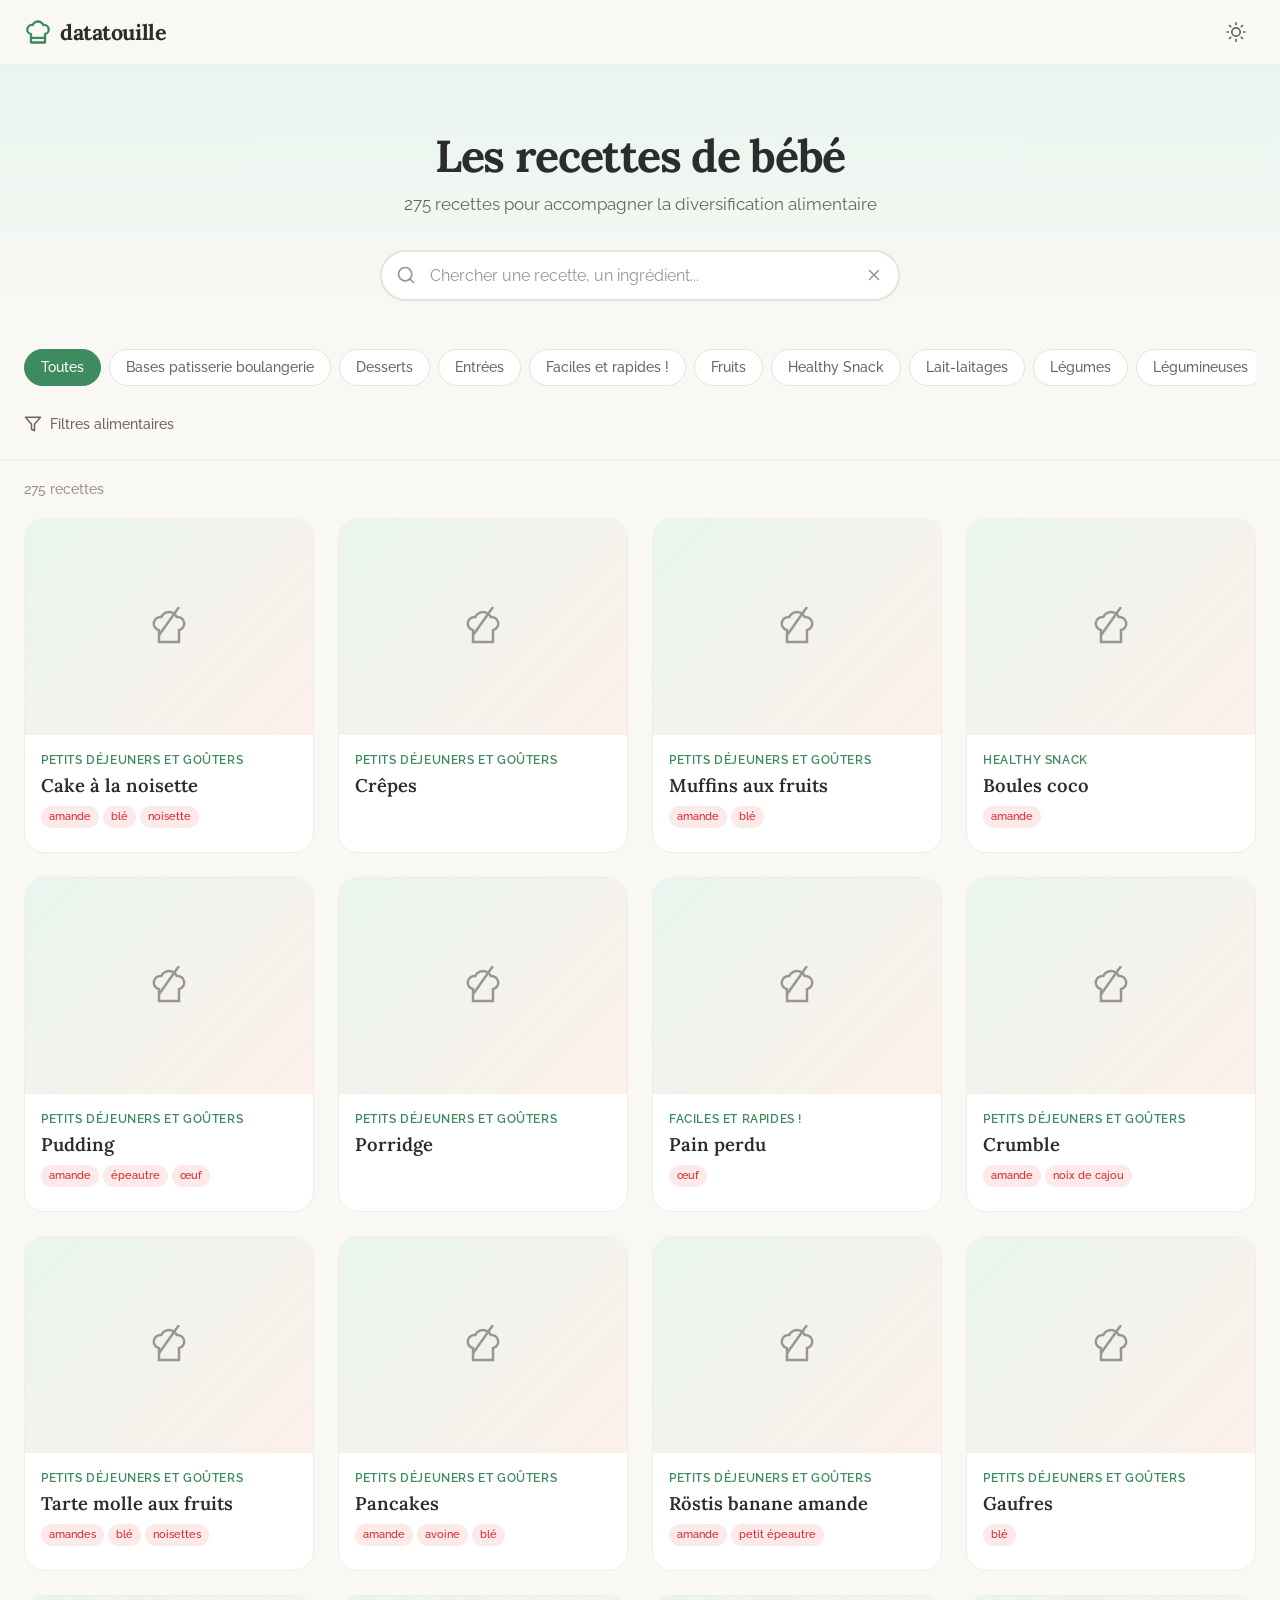
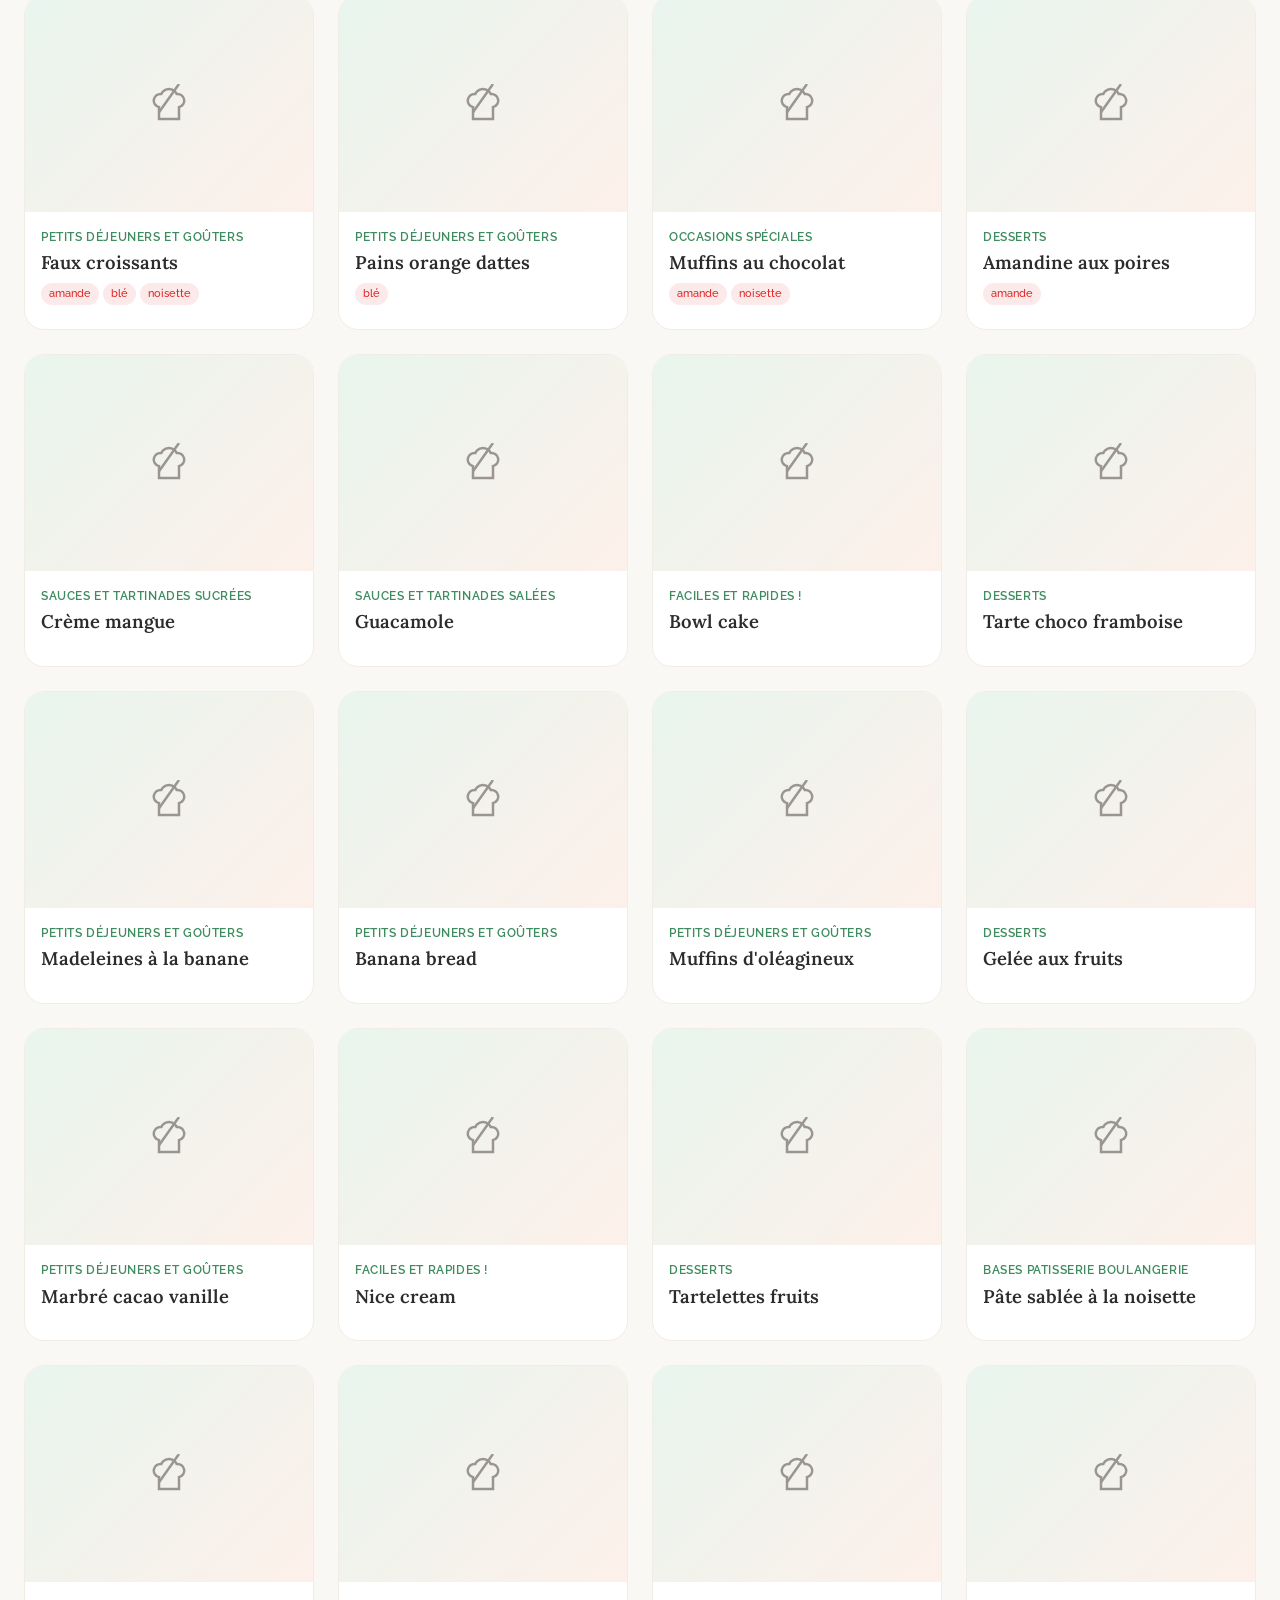
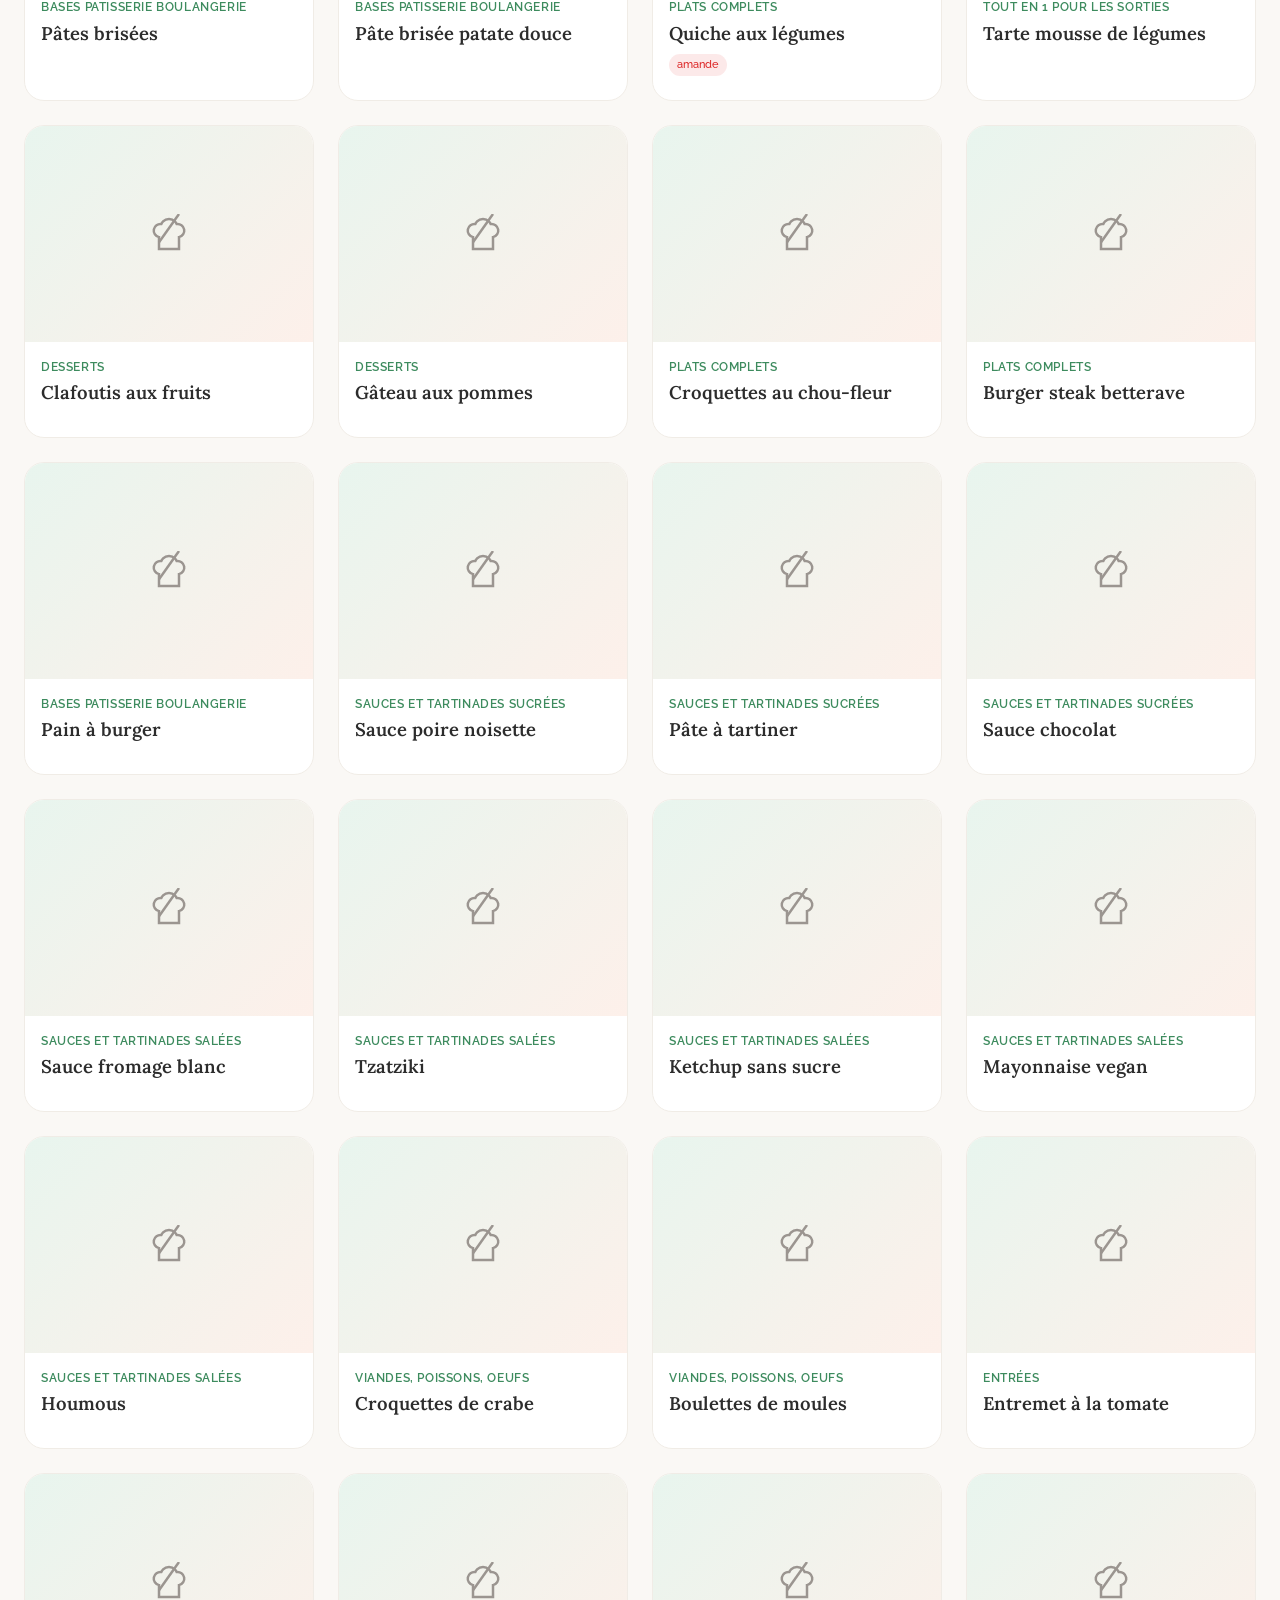
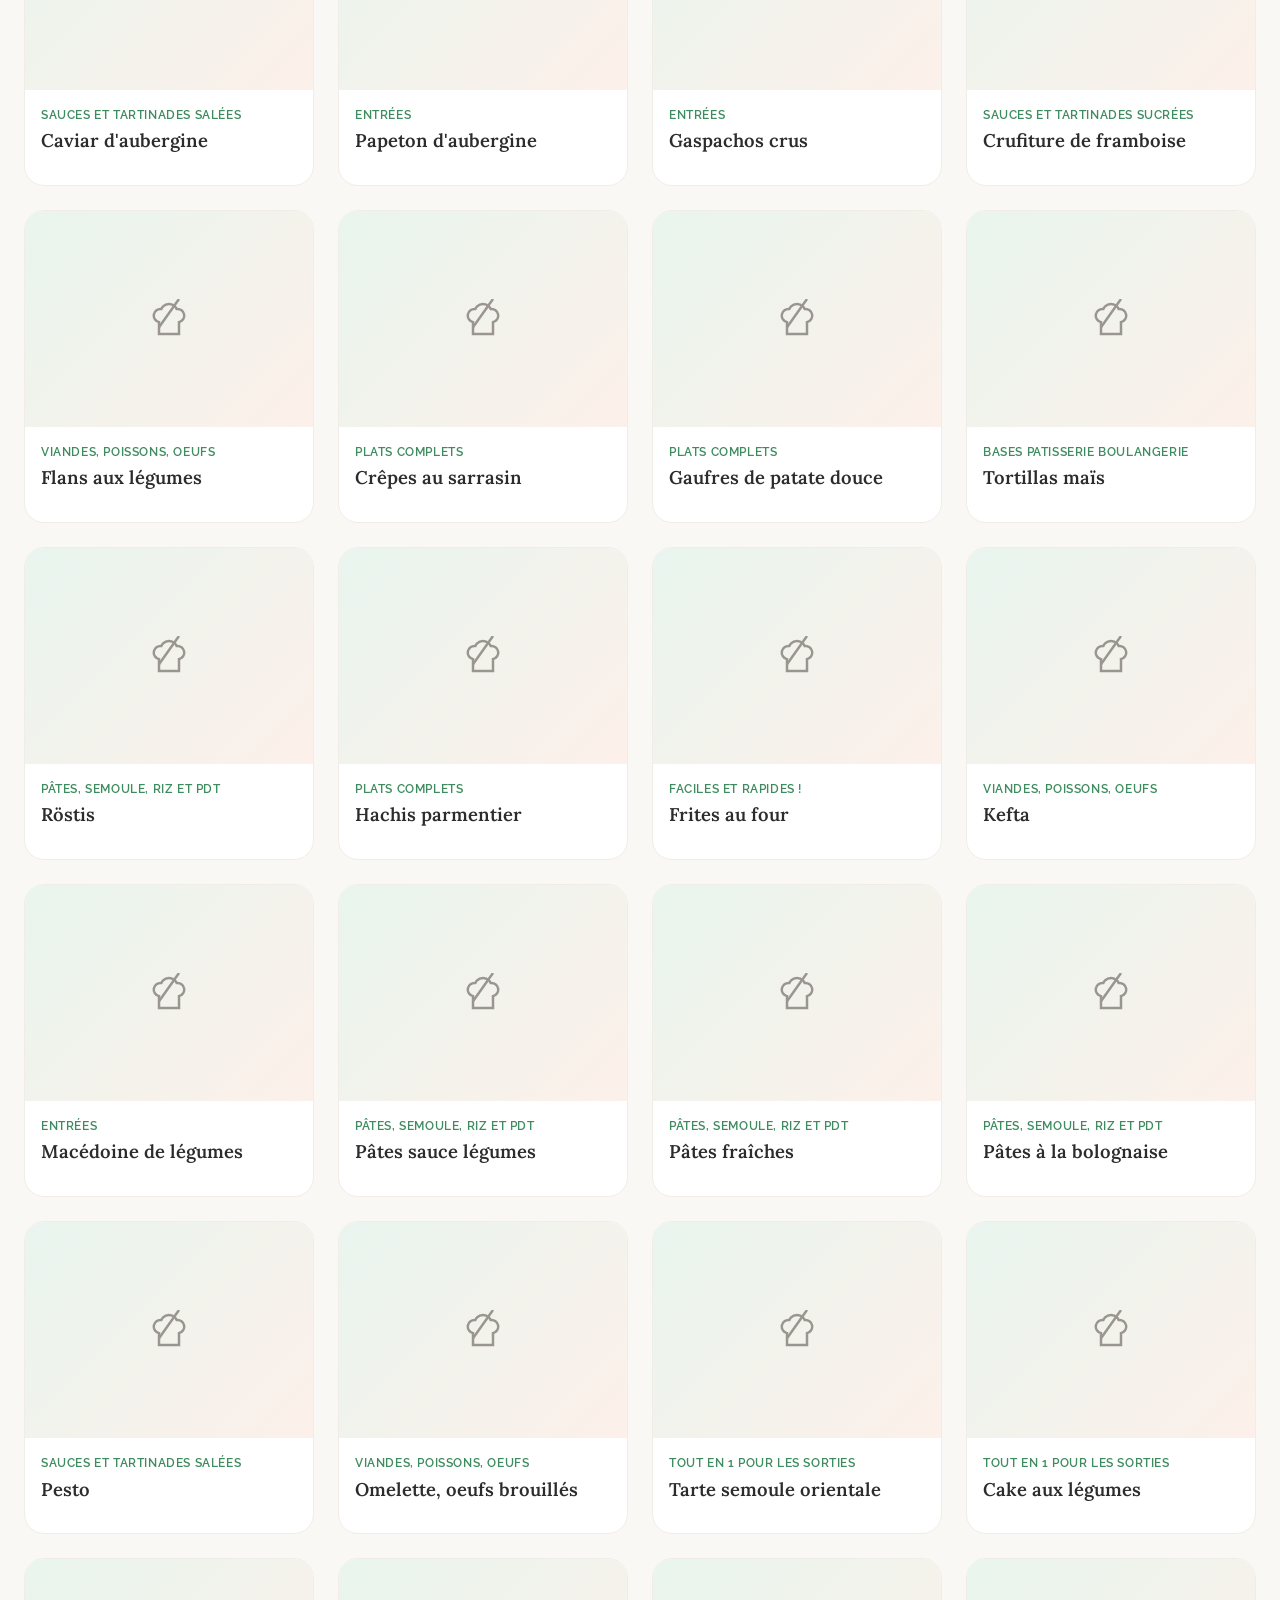
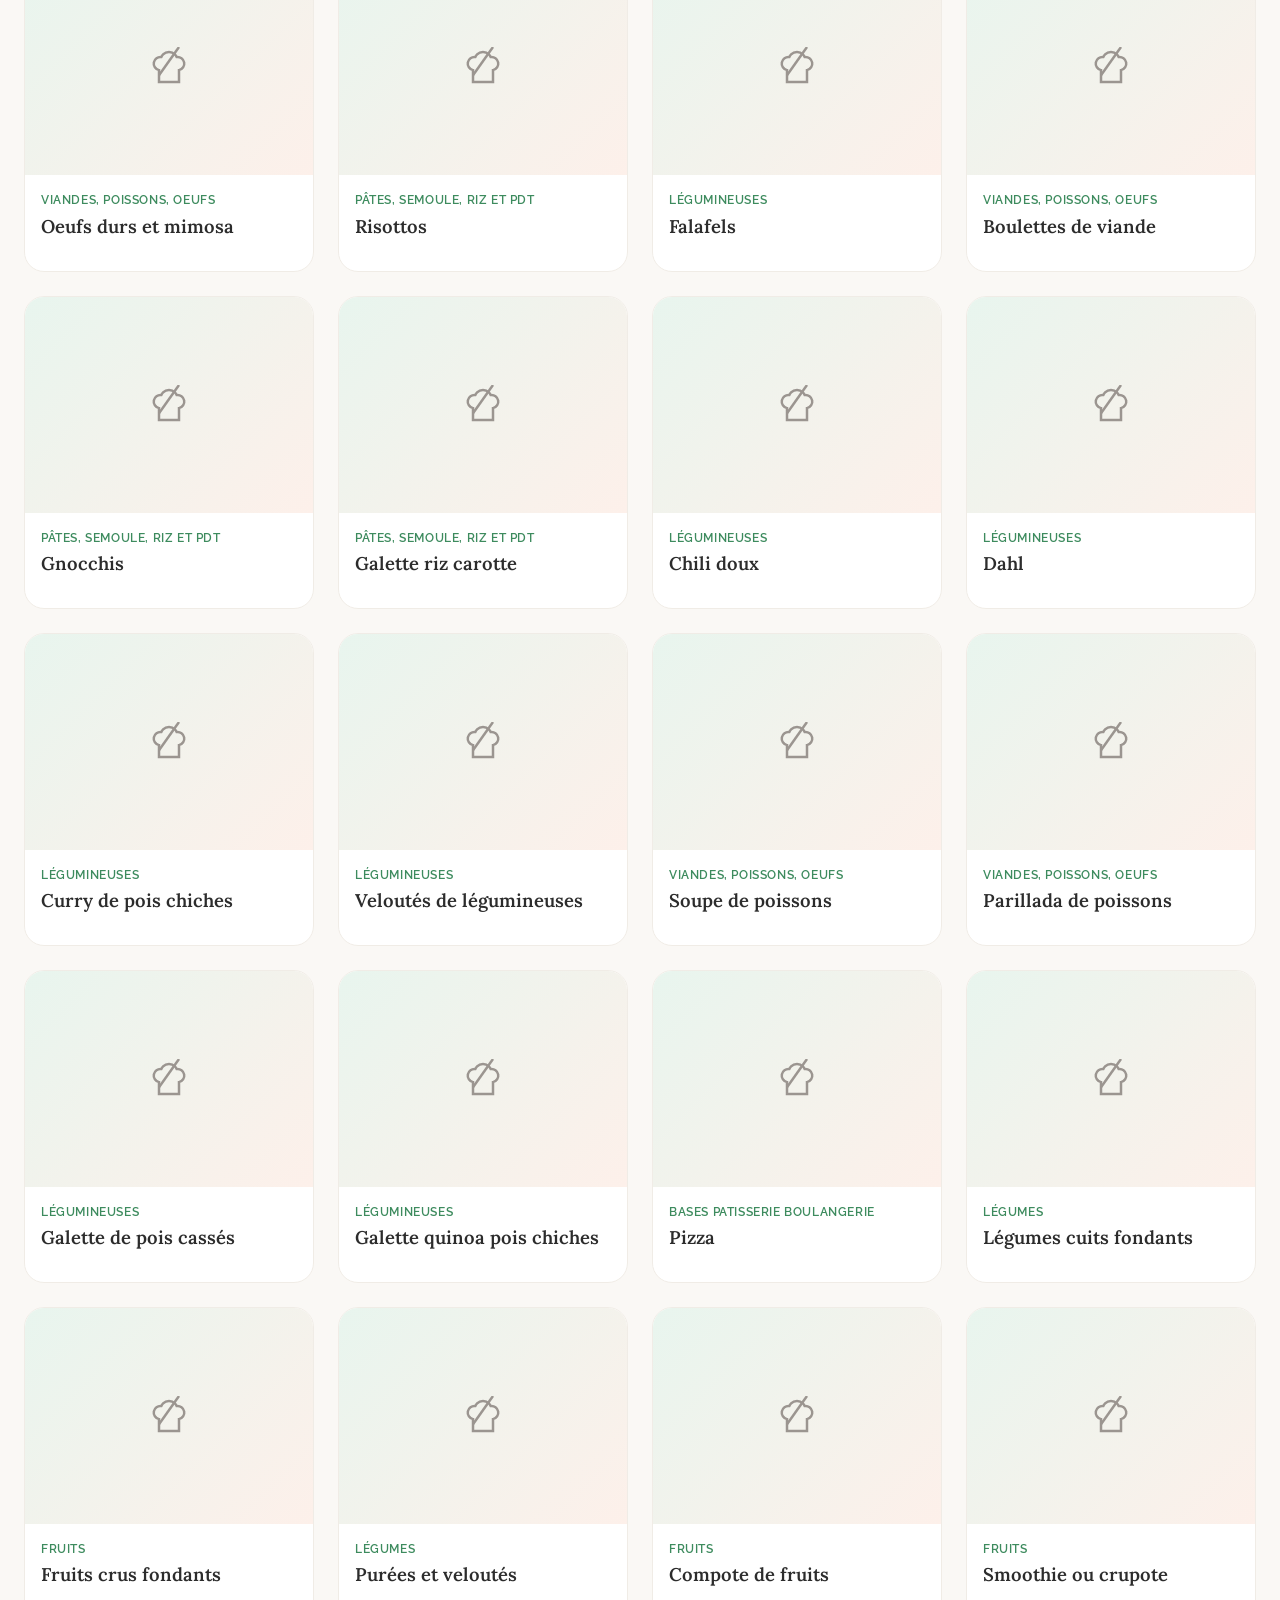
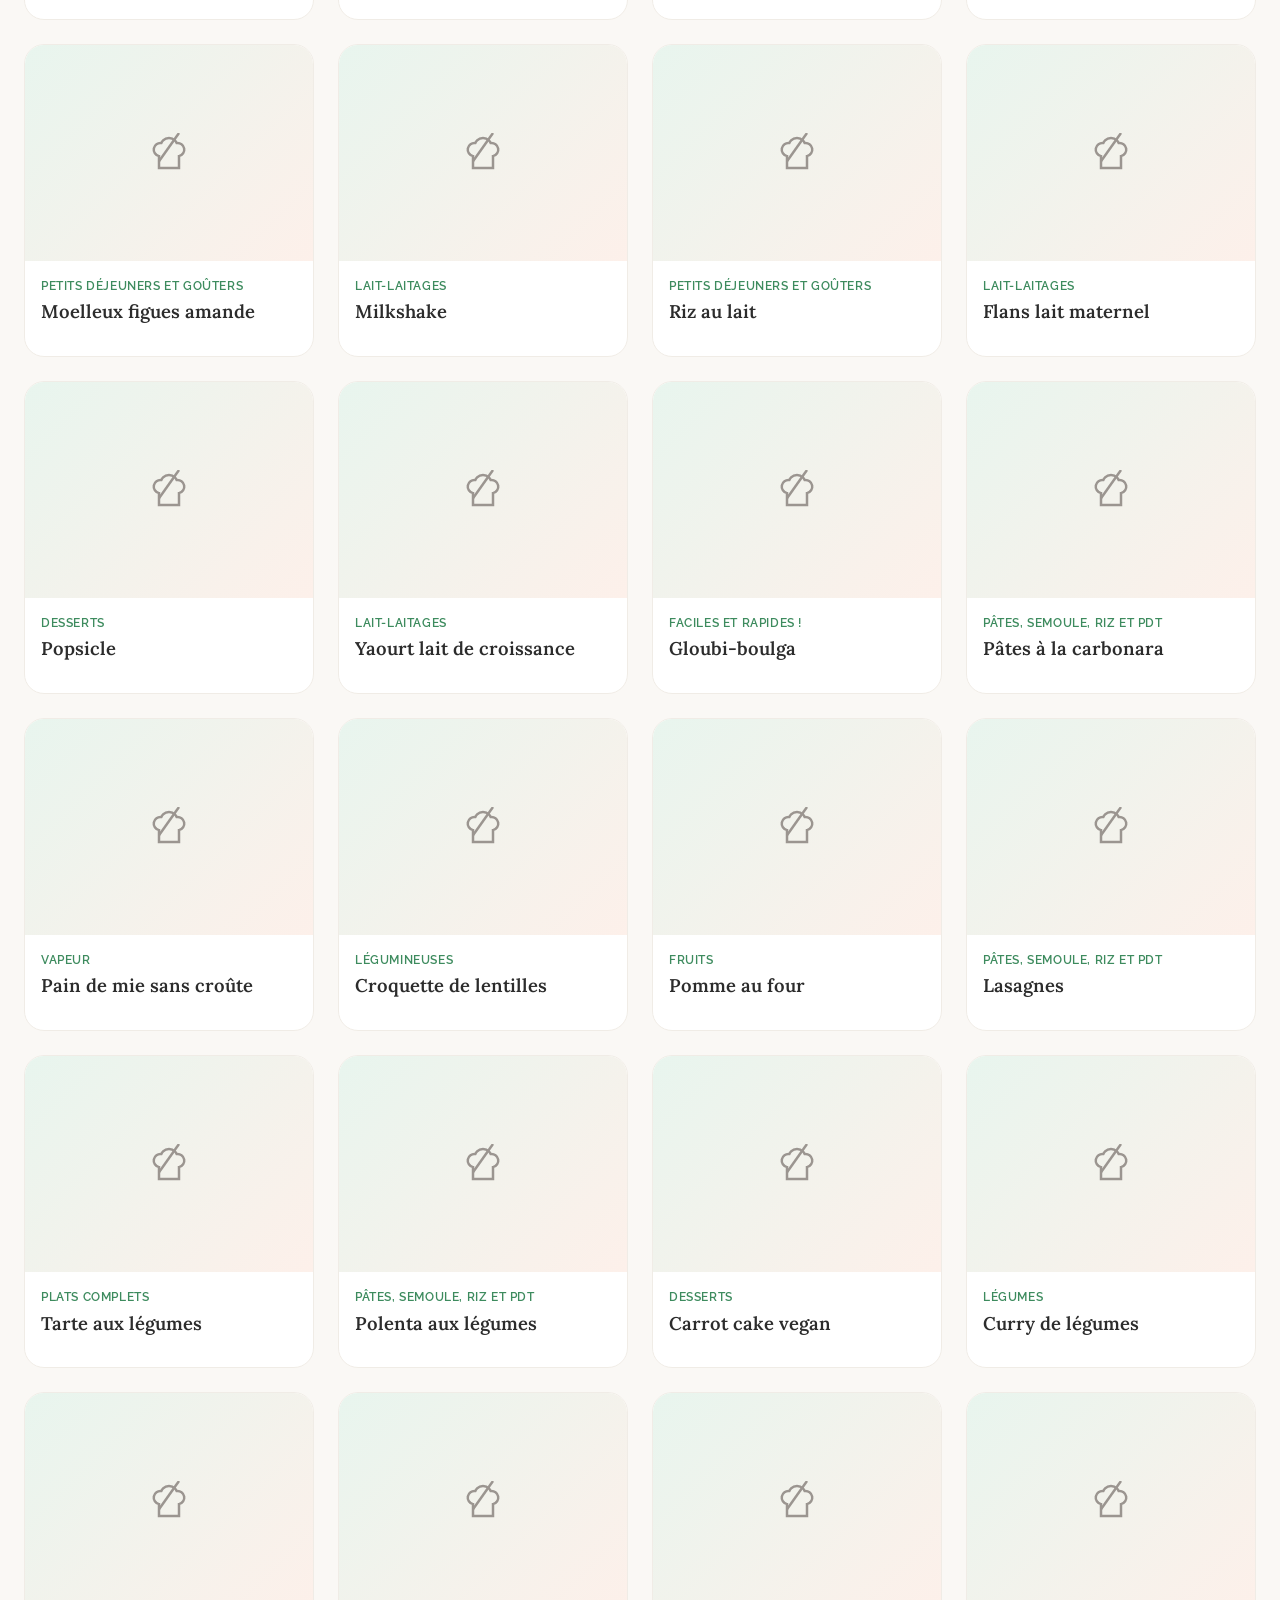
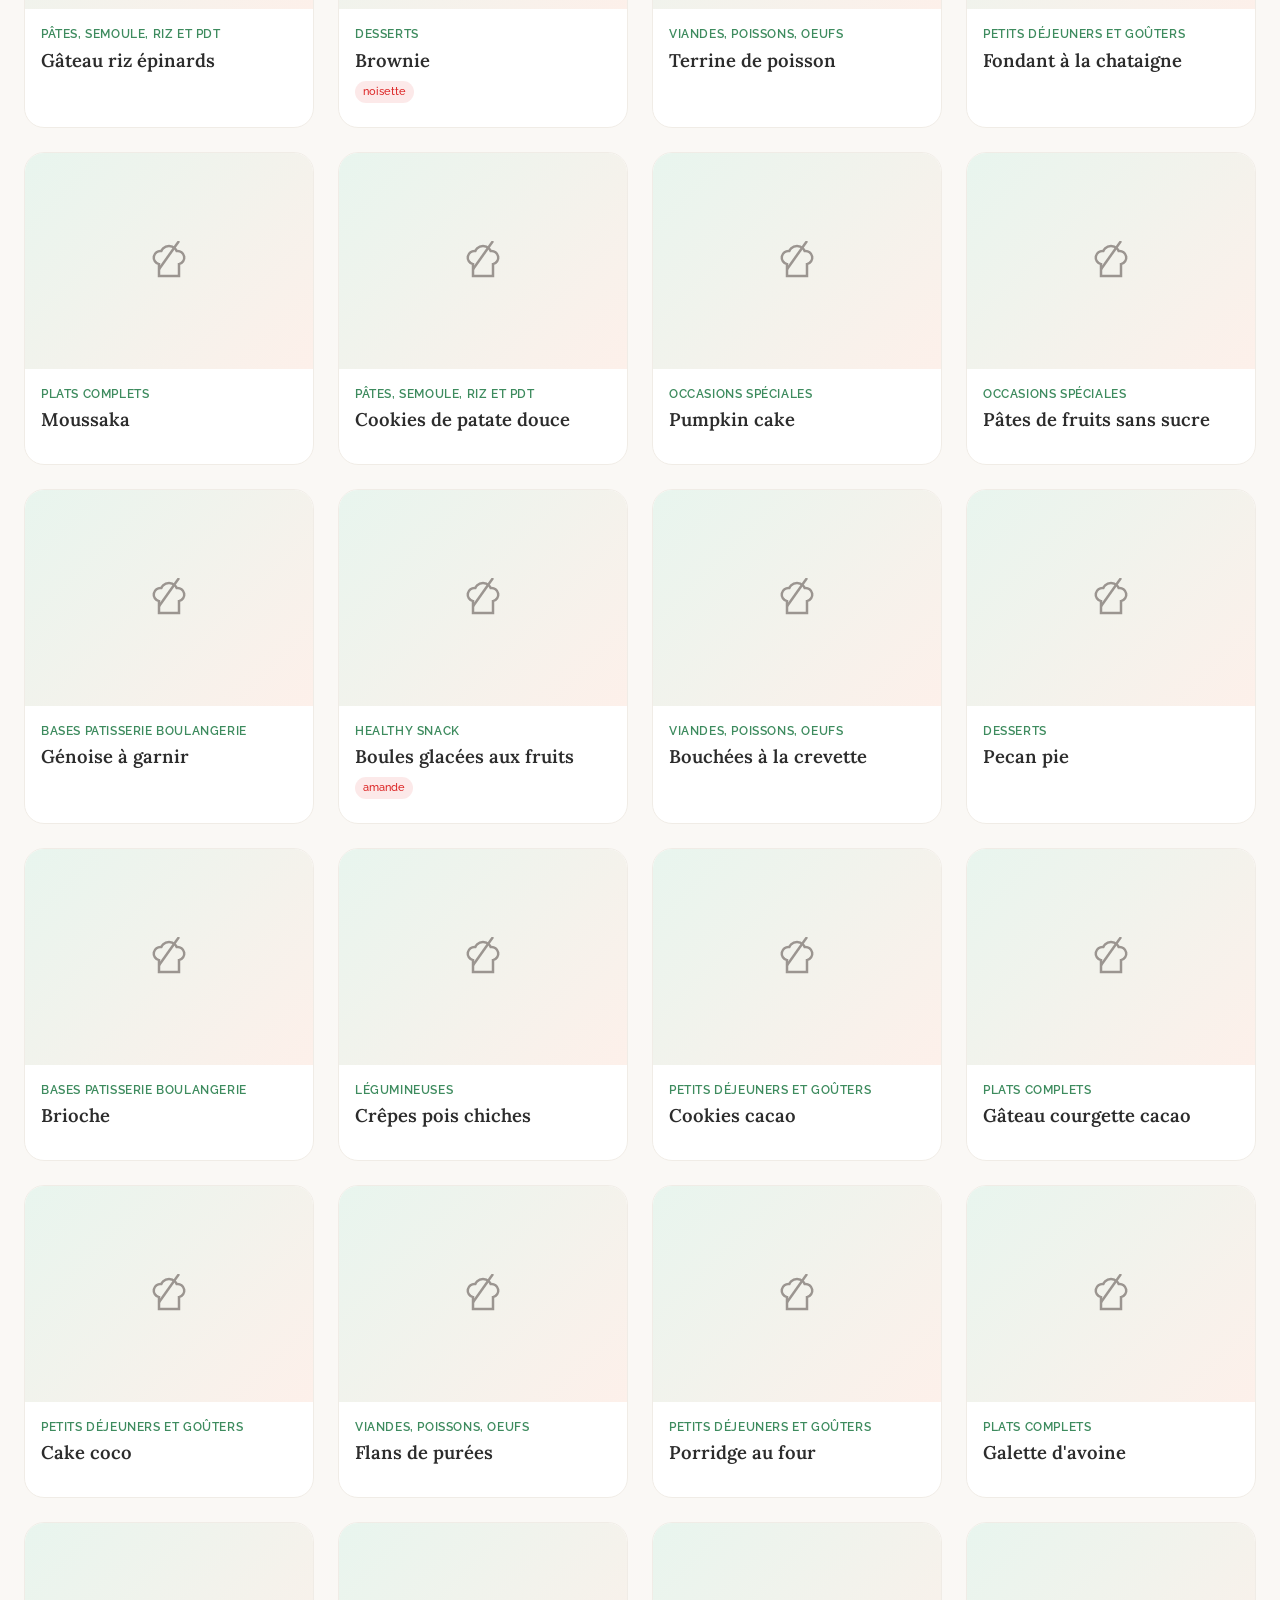
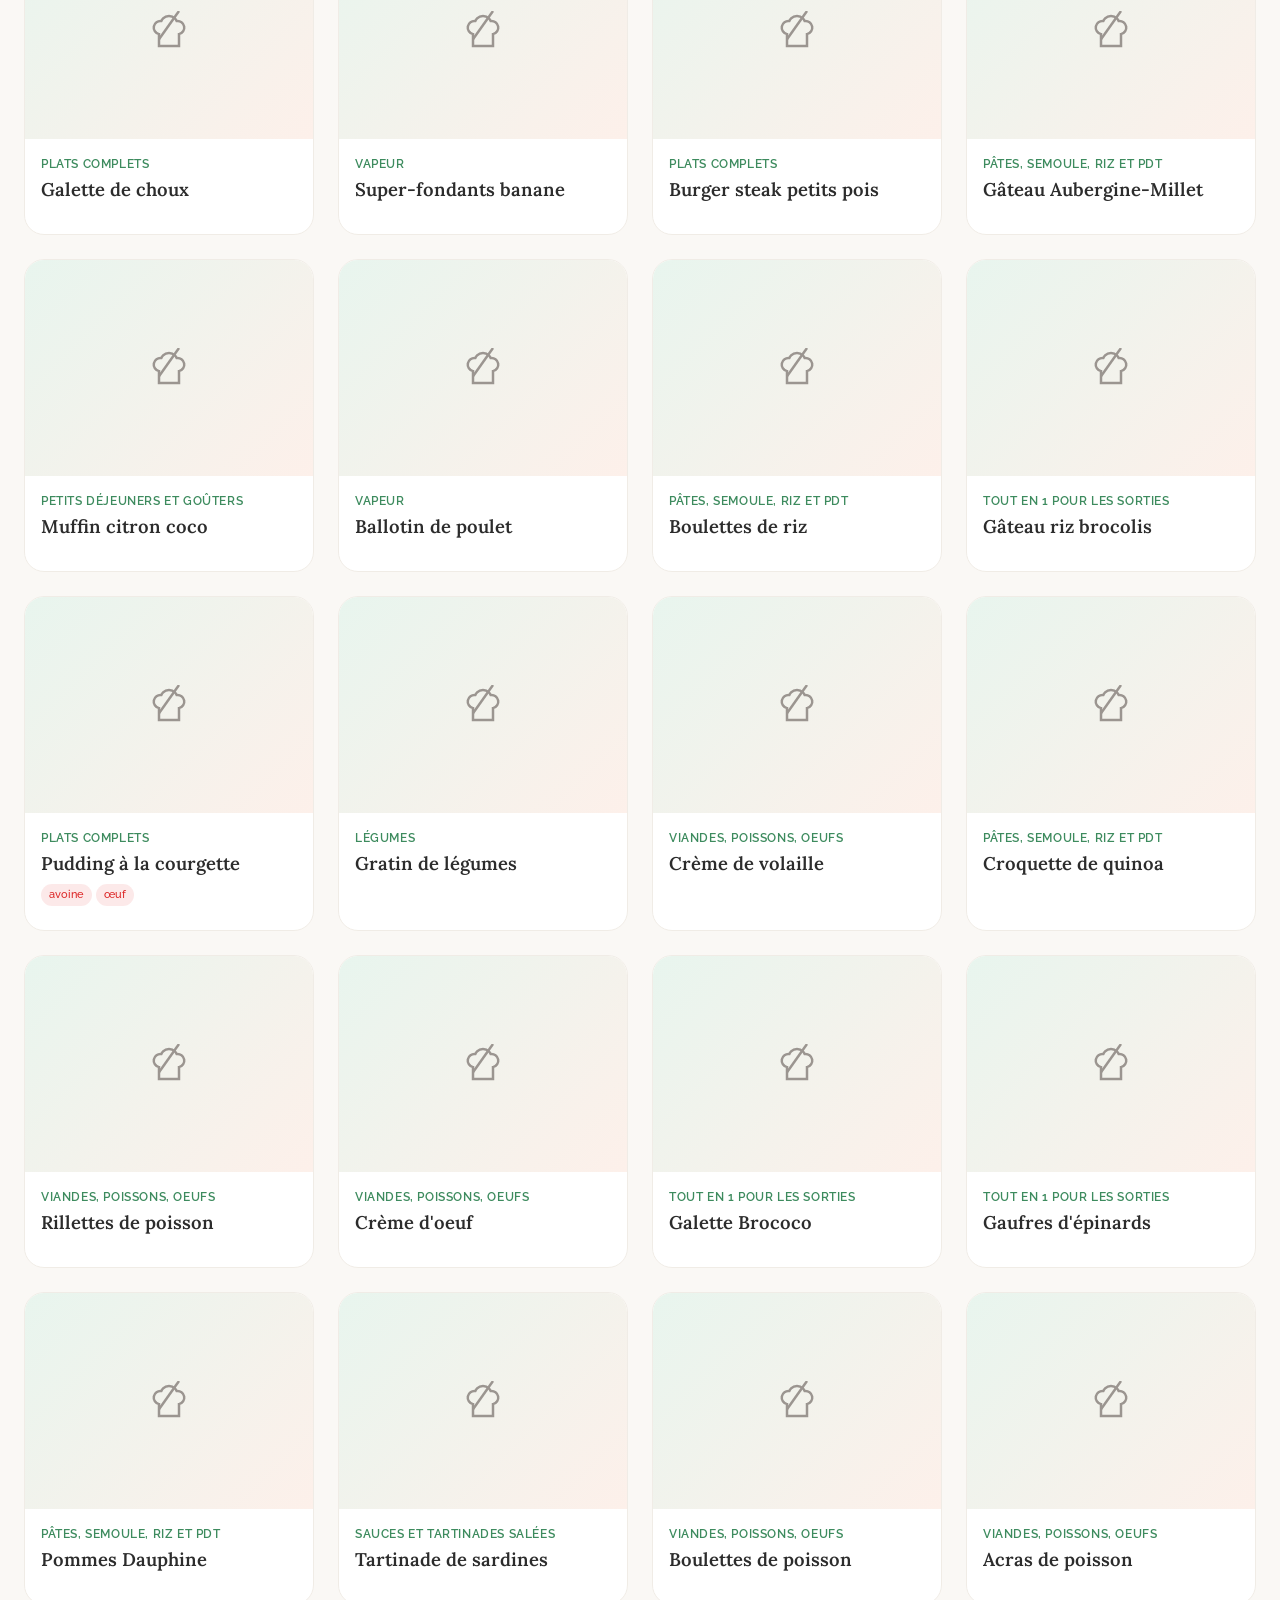
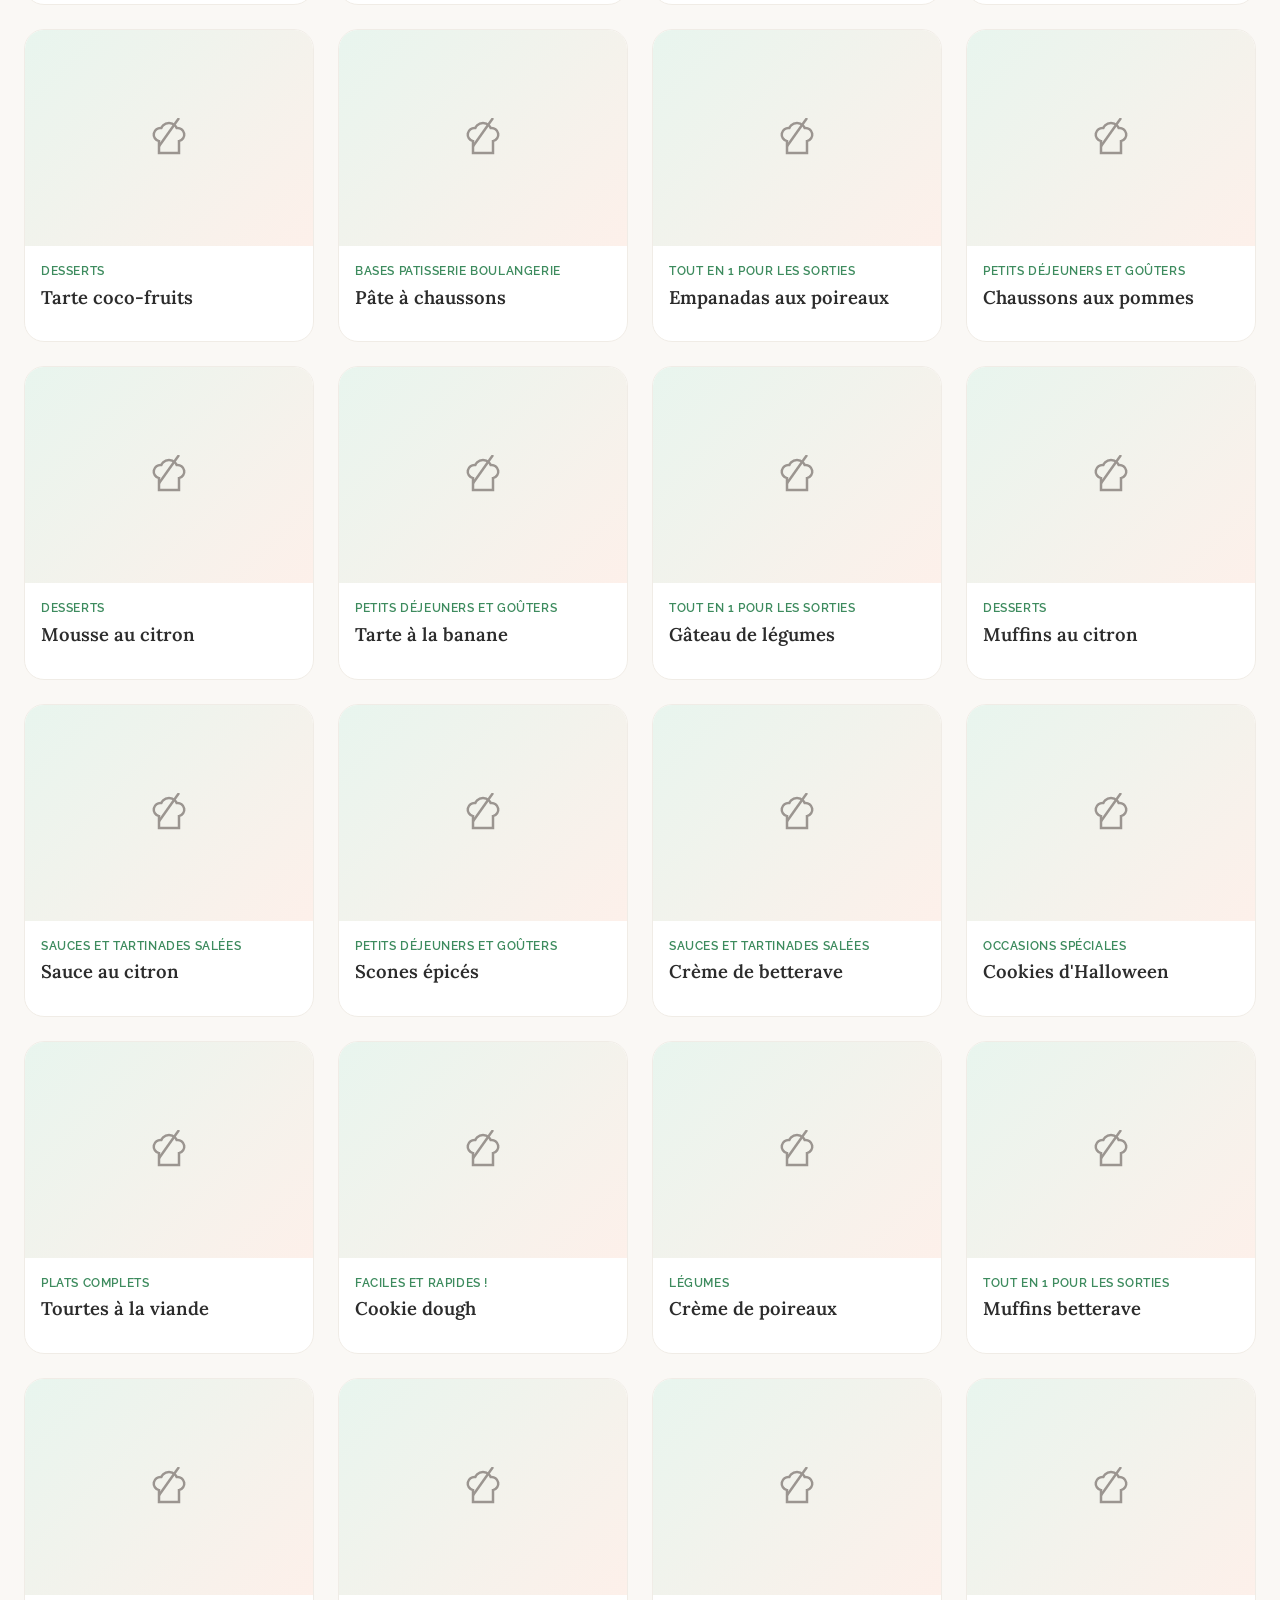
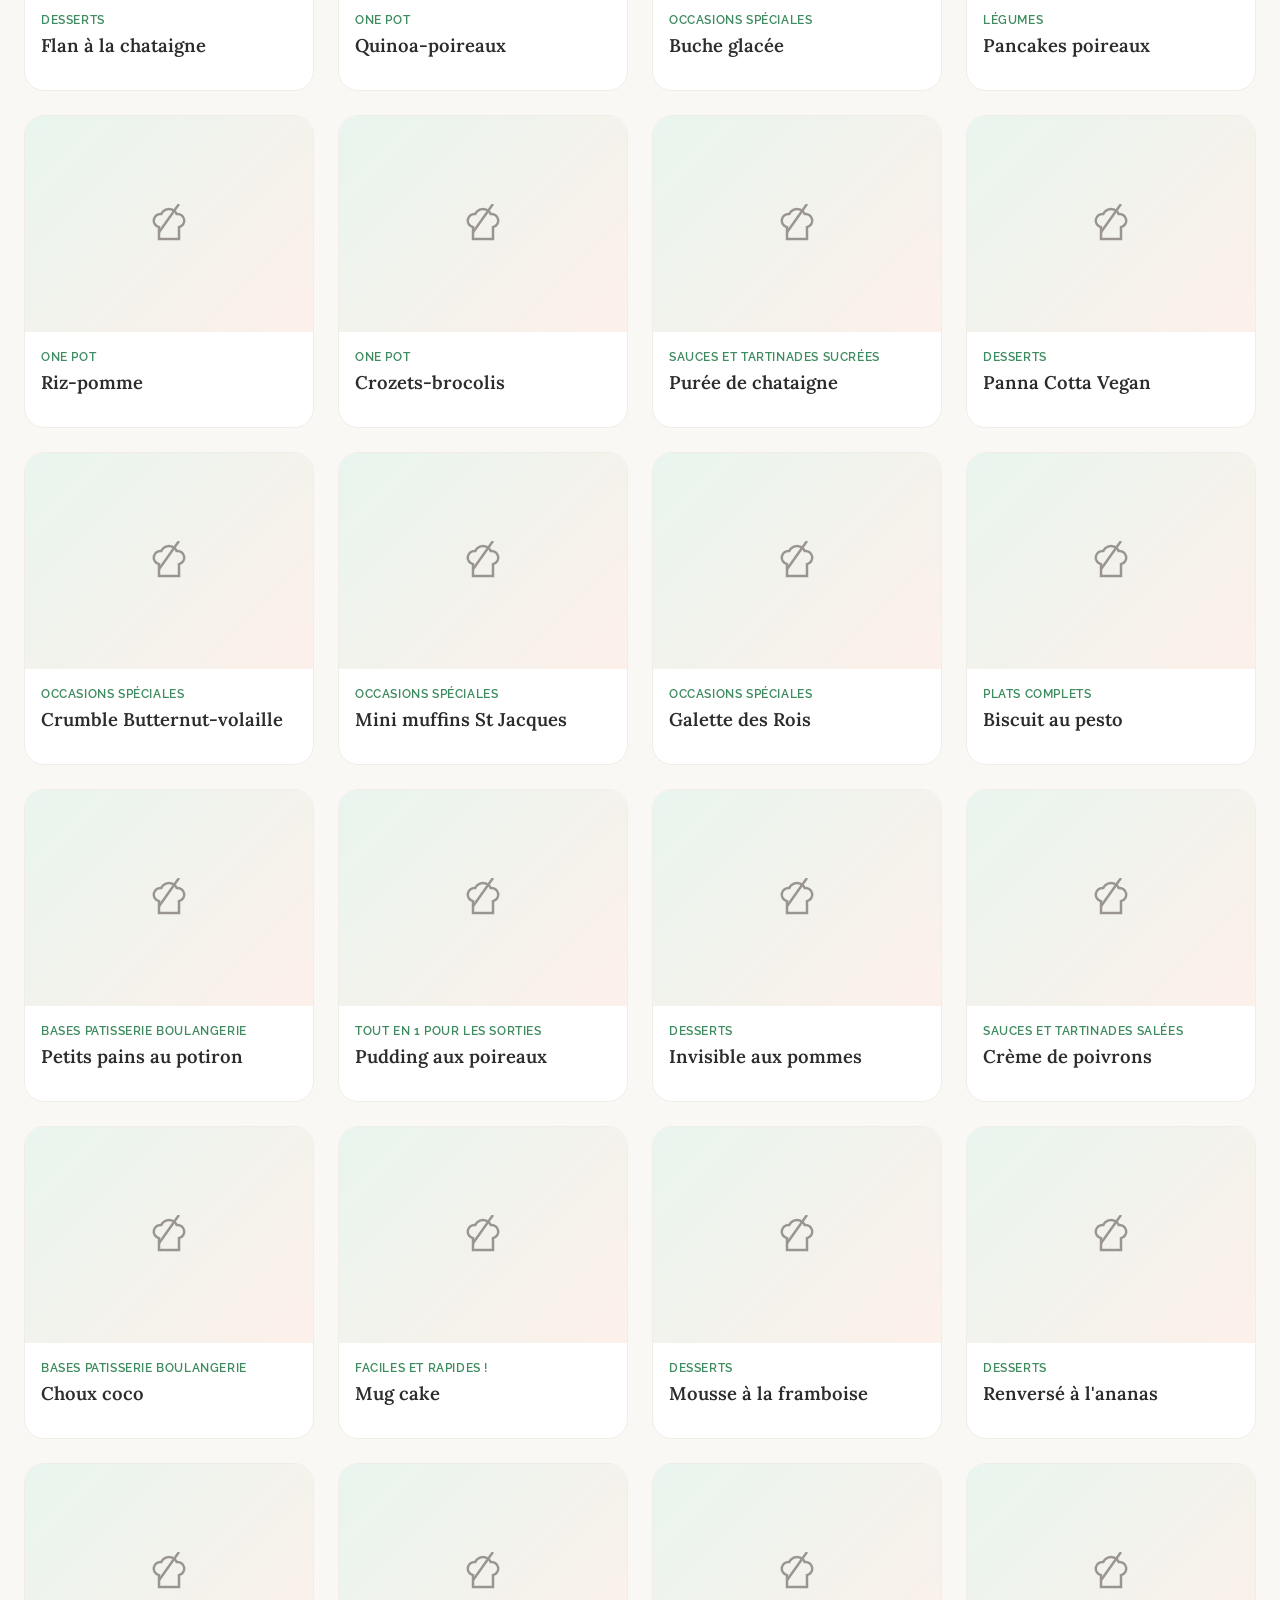
==== app/index.html @ a8ac1c78 "Initial commit: Datatouille recipe app - Scraper for 275 hamstouille.fr baby recipes (resumable) - S" ====
<!DOCTYPE html>
<html lang="fr">
<head>
  <meta charset="UTF-8">
  <meta name="viewport" content="width=device-width, initial-scale=1.0">
  <title>Datatouille — Recettes bébé</title>
  <meta name="description" content="Toutes les recettes Hamstouille pour bébé, organisées et consultables.">
  <link rel="preconnect" href="https://fonts.googleapis.com">
  <link rel="preconnect" href="https://fonts.gstatic.com" crossorigin>
  <link href="https://fonts.googleapis.com/css2?family=Lora:ital,wght@0,400;0,600;0,700;1,400&family=Raleway:wght@300;400;500;600;700&display=swap" rel="stylesheet">
  <link rel="stylesheet" href="style.css">
  <!-- PWA -->
  <link rel="manifest" href="manifest.json">
  <meta name="theme-color" content="#3d8b5e">
  <!-- iOS PWA support -->
  <meta name="apple-mobile-web-app-capable" content="yes">
  <meta name="apple-mobile-web-app-status-bar-style" content="black-translucent">
  <meta name="apple-mobile-web-app-title" content="Datatouille">
  <link rel="apple-touch-icon" href="icons/icon-192.png">
  <!-- Favicon -->
  <link rel="icon" href="icons/icon.svg" type="image/svg+xml">
  <link rel="icon" href="icons/icon-192.png" type="image/png">
</head>
<body>
  <!-- Header -->
  <header class="header" id="header">
    <div class="header-inner">
      <a href="#" class="logo" aria-label="Accueil">
        <span class="logo-icon">
          <svg width="28" height="28" viewBox="0 0 24 24" fill="none" stroke="currentColor" stroke-width="2" stroke-linecap="round" stroke-linejoin="round"><path d="M6 13.87A4 4 0 0 1 7.41 6a5.11 5.11 0 0 1 1.05-1.54 5 5 0 0 1 7.08 0A5.11 5.11 0 0 1 16.59 6 4 4 0 0 1 18 13.87V21H6Z"/><line x1="6" y1="17" x2="18" y2="17"/></svg>
        </span>
        <span class="logo-text">datatouille</span>
      </a>
      <div class="header-actions">
        <button class="theme-toggle" id="themeToggle" aria-label="Changer de thème" type="button">
          <svg class="icon-sun" width="20" height="20" viewBox="0 0 24 24" fill="none" stroke="currentColor" stroke-width="2" stroke-linecap="round" stroke-linejoin="round"><circle cx="12" cy="12" r="5"/><line x1="12" y1="1" x2="12" y2="3"/><line x1="12" y1="21" x2="12" y2="23"/><line x1="4.22" y1="4.22" x2="5.64" y2="5.64"/><line x1="18.36" y1="18.36" x2="19.78" y2="19.78"/><line x1="1" y1="12" x2="3" y2="12"/><line x1="21" y1="12" x2="23" y2="12"/><line x1="4.22" y1="19.78" x2="5.64" y2="18.36"/><line x1="18.36" y1="5.64" x2="19.78" y2="4.22"/></svg>
          <svg class="icon-moon" width="20" height="20" viewBox="0 0 24 24" fill="none" stroke="currentColor" stroke-width="2" stroke-linecap="round" stroke-linejoin="round"><path d="M21 12.79A9 9 0 1 1 11.21 3 7 7 0 0 0 21 12.79z"/></svg>
        </button>
      </div>
    </div>
  </header>

  <!-- Hero / Search -->
  <section class="hero" id="hero">
    <div class="hero-inner">
      <h1 class="hero-title">Les recettes de bébé</h1>
      <p class="hero-subtitle">275 recettes pour accompagner la diversification alimentaire</p>
      <div class="search-wrapper">
        <svg class="search-icon" width="20" height="20" viewBox="0 0 24 24" fill="none" stroke="currentColor" stroke-width="2" stroke-linecap="round" stroke-linejoin="round"><circle cx="11" cy="11" r="8"/><line x1="21" y1="21" x2="16.65" y2="16.65"/></svg>
        <input
          type="search"
          id="searchInput"
          class="search-input"
          placeholder="Chercher une recette, un ingrédient..."
          autocomplete="off"
          aria-label="Rechercher une recette"
        >
        <button class="search-clear" id="searchClear" type="button" aria-label="Effacer la recherche" hidden>
          <svg width="18" height="18" viewBox="0 0 24 24" fill="none" stroke="currentColor" stroke-width="2" stroke-linecap="round" stroke-linejoin="round"><line x1="18" y1="6" x2="6" y2="18"/><line x1="6" y1="6" x2="18" y2="18"/></svg>
        </button>
      </div>
    </div>
  </section>

  <!-- Filters -->
  <section class="filters-section" id="filters">
    <div class="filters-inner">
      <!-- Category chips -->
      <div class="filter-row">
        <div class="filter-chips" id="categoryChips" role="listbox" aria-label="Catégories">
          <button class="chip active" data-category="all" role="option" aria-selected="true">Toutes</button>
        </div>
      </div>
      <!-- Dietary filters -->
      <details class="dietary-filters" id="dietaryFilters">
        <summary class="dietary-toggle">
          <svg width="18" height="18" viewBox="0 0 24 24" fill="none" stroke="currentColor" stroke-width="2" stroke-linecap="round" stroke-linejoin="round"><polygon points="22 3 2 3 10 12.46 10 19 14 21 14 12.46 22 3"/></svg>
          <span>Filtres alimentaires</span>
          <span class="dietary-count" id="dietaryCount" hidden>0</span>
        </summary>
        <div class="dietary-grid" id="dietaryGrid"></div>
      </details>
    </div>
  </section>

  <!-- Results count -->
  <div class="results-bar">
    <div class="results-inner">
      <span id="resultsCount" class="results-count"></span>
    </div>
  </div>

  <!-- Recipe Grid -->
  <main class="main">
    <div class="recipe-grid" id="recipeGrid"></div>
    <div class="no-results" id="noResults" hidden>
      <svg width="48" height="48" viewBox="0 0 24 24" fill="none" stroke="currentColor" stroke-width="1.5" stroke-linecap="round" stroke-linejoin="round"><circle cx="11" cy="11" r="8"/><line x1="21" y1="21" x2="16.65" y2="16.65"/><line x1="8" y1="11" x2="14" y2="11"/></svg>
      <p>Aucune recette trouvée</p>
      <button class="btn-reset" id="resetFilters" type="button">Réinitialiser les filtres</button>
    </div>
  </main>

  <!-- Recipe Detail Overlay -->
  <div class="overlay" id="overlay" hidden>
    <div class="overlay-backdrop" id="overlayBackdrop"></div>
    <article class="recipe-detail" id="recipeDetail" role="dialog" aria-modal="true" aria-label="Détail recette">
      <button class="detail-close" id="detailClose" type="button" aria-label="Fermer">
        <svg width="24" height="24" viewBox="0 0 24 24" fill="none" stroke="currentColor" stroke-width="2" stroke-linecap="round" stroke-linejoin="round"><line x1="18" y1="6" x2="6" y2="18"/><line x1="6" y1="6" x2="18" y2="18"/></svg>
      </button>
      <div class="detail-content" id="detailContent"></div>
    </article>
  </div>

  <!-- Footer -->
  <footer class="footer">
    <p>Données issues de <strong>Hamstouille</strong> — app personnelle</p>
  </footer>

  <script type="module" src="app.js"></script>
</body>
</html>
---- app/style.css ----
/* ============================================
   Datatouille — Design Tokens & Base
   ============================================ */

:root {
  /* Colors — Warm organic palette */
  --c-primary: #3d8b5e;
  --c-primary-light: #e8f5ee;
  --c-primary-dark: #2d6a46;
  --c-accent: #e07a4a;
  --c-accent-light: #fdf0ea;

  --c-bg: #faf8f5;
  --c-surface: #ffffff;
  --c-surface-hover: #f7f4f0;
  --c-text: #2c2c2c;
  --c-text-secondary: #6b6560;
  --c-text-muted: #9b9590;
  --c-border: #e8e2d9;
  --c-border-light: #f0ece6;

  --c-tag-freeze: #3b82f6;
  --c-tag-vegan: #16a34a;
  --c-tag-vegetarian: #65a30d;
  --c-tag-allergen: #dc2626;

  /* Typography */
  --f-heading: 'Lora', Georgia, 'Times New Roman', serif;
  --f-body: 'Raleway', 'Segoe UI', system-ui, sans-serif;

  /* Spacing */
  --space-xs: 4px;
  --space-sm: 8px;
  --space-md: 16px;
  --space-lg: 24px;
  --space-xl: 32px;
  --space-2xl: 48px;
  --space-3xl: 64px;

  /* Radius */
  --r-sm: 6px;
  --r-md: 12px;
  --r-lg: 20px;
  --r-full: 9999px;

  /* Shadows */
  --shadow-sm: 0 1px 3px rgba(0,0,0,0.06), 0 1px 2px rgba(0,0,0,0.04);
  --shadow-md: 0 4px 12px rgba(0,0,0,0.07), 0 2px 4px rgba(0,0,0,0.04);
  --shadow-lg: 0 12px 40px rgba(0,0,0,0.1), 0 4px 12px rgba(0,0,0,0.05);

  /* Transitions */
  --ease-out: cubic-bezier(0.22, 1, 0.36, 1);
  --duration-fast: 150ms;
  --duration-normal: 250ms;
  --duration-slow: 400ms;

  /* Layout */
  --max-width: 1280px;
  --header-height: 64px;
}

/* Dark mode */
[data-theme="dark"] {
  --c-bg: #1a1a1e;
  --c-surface: #242428;
  --c-surface-hover: #2e2e33;
  --c-text: #eae8e4;
  --c-text-secondary: #a09a94;
  --c-text-muted: #6b6560;
  --c-border: #333338;
  --c-border-light: #2a2a2f;
  --c-primary-light: #1a2f22;
  --c-accent-light: #2f2218;
  --shadow-sm: 0 1px 3px rgba(0,0,0,0.2);
  --shadow-md: 0 4px 12px rgba(0,0,0,0.25);
  --shadow-lg: 0 12px 40px rgba(0,0,0,0.4);
}

/* ============================================
   Reset & Base
   ============================================ */

*, *::before, *::after {
  box-sizing: border-box;
  margin: 0;
  padding: 0;
}

html {
  scroll-behavior: smooth;
  -webkit-text-size-adjust: 100%;
}

body {
  font-family: var(--f-body);
  font-size: 16px;
  line-height: 1.6;
  color: var(--c-text);
  background: var(--c-bg);
  min-height: 100dvh;
  -webkit-font-smoothing: antialiased;
  transition: background-color var(--duration-normal) var(--ease-out),
              color var(--duration-normal) var(--ease-out);
}

img {
  max-width: 100%;
  height: auto;
  display: block;
}

button {
  font: inherit;
  cursor: pointer;
  border: none;
  background: none;
  color: inherit;
}

a {
  color: var(--c-primary);
  text-decoration: none;
}

/* ============================================
   Header
   ============================================ */

.header {
  position: sticky;
  top: 0;
  z-index: 100;
  background: var(--c-bg);
  border-bottom: 1px solid var(--c-border-light);
  backdrop-filter: blur(12px);
  background: color-mix(in srgb, var(--c-bg) 85%, transparent);
}

.header-inner {
  max-width: var(--max-width);
  margin: 0 auto;
  padding: 0 var(--space-lg);
  height: var(--header-height);
  display: flex;
  align-items: center;
  justify-content: space-between;
}

.logo {
  display: flex;
  align-items: center;
  gap: var(--space-sm);
  color: var(--c-text);
  transition: opacity var(--duration-fast);
}

.logo:hover { opacity: 0.7; }

.logo-icon {
  color: var(--c-primary);
  display: flex;
}

.logo-text {
  font-family: var(--f-heading);
  font-size: 1.35rem;
  font-weight: 700;
  letter-spacing: -0.02em;
}

.theme-toggle {
  width: 40px;
  height: 40px;
  border-radius: var(--r-full);
  display: flex;
  align-items: center;
  justify-content: center;
  transition: background var(--duration-fast);
  color: var(--c-text-secondary);
}

.theme-toggle:hover {
  background: var(--c-surface-hover);
}

.icon-moon { display: none; }
[data-theme="dark"] .icon-sun { display: none; }
[data-theme="dark"] .icon-moon { display: block; }

/* ============================================
   Hero / Search
   ============================================ */

.hero {
  padding: var(--space-3xl) var(--space-lg) var(--space-xl);
  text-align: center;
  background: linear-gradient(180deg, var(--c-primary-light) 0%, var(--c-bg) 100%);
}

.hero-inner {
  max-width: 640px;
  margin: 0 auto;
}

.hero-title {
  font-family: var(--f-heading);
  font-size: clamp(1.8rem, 4vw, 2.8rem);
  font-weight: 700;
  letter-spacing: -0.03em;
  line-height: 1.2;
  color: var(--c-text);
  margin-bottom: var(--space-sm);
}

.hero-subtitle {
  font-size: 1.05rem;
  color: var(--c-text-secondary);
  font-weight: 400;
  margin-bottom: var(--space-xl);
}

.search-wrapper {
  position: relative;
  max-width: 520px;
  margin: 0 auto;
}

.search-icon {
  position: absolute;
  left: var(--space-md);
  top: 50%;
  transform: translateY(-50%);
  color: var(--c-text-muted);
  pointer-events: none;
}

.search-input {
  width: 100%;
  padding: 14px 48px 14px 48px;
  font-family: var(--f-body);
  font-size: 1rem;
  border: 2px solid var(--c-border);
  border-radius: var(--r-full);
  background: var(--c-surface);
  color: var(--c-text);
  outline: none;
  transition: border-color var(--duration-fast), box-shadow var(--duration-fast);
}

.search-input::placeholder {
  color: var(--c-text-muted);
}

.search-input:focus {
  border-color: var(--c-primary);
  box-shadow: 0 0 0 3px color-mix(in srgb, var(--c-primary) 15%, transparent);
}

.search-clear {
  position: absolute;
  right: var(--space-sm);
  top: 50%;
  transform: translateY(-50%);
  width: 36px;
  height: 36px;
  border-radius: var(--r-full);
  display: flex;
  align-items: center;
  justify-content: center;
  color: var(--c-text-muted);
  transition: background var(--duration-fast), color var(--duration-fast);
}

.search-clear:hover {
  background: var(--c-surface-hover);
  color: var(--c-text);
}

/* ============================================
   Filters
   ============================================ */

.filters-section {
  position: sticky;
  top: var(--header-height);
  z-index: 90;
  background: var(--c-bg);
  border-bottom: 1px solid var(--c-border-light);
  transition: background-color var(--duration-normal) var(--ease-out);
}

.filters-inner {
  max-width: var(--max-width);
  margin: 0 auto;
  padding: var(--space-md) var(--space-lg);
}

.filter-row {
  overflow-x: auto;
  scrollbar-width: none;
  -webkit-overflow-scrolling: touch;
}

.filter-row::-webkit-scrollbar { display: none; }

.filter-chips {
  display: flex;
  gap: var(--space-sm);
  padding-bottom: 2px;
}

.chip {
  flex-shrink: 0;
  padding: 7px 16px;
  border-radius: var(--r-full);
  font-size: 0.85rem;
  font-weight: 500;
  border: 1.5px solid var(--c-border);
  background: var(--c-surface);
  color: var(--c-text-secondary);
  transition: all var(--duration-fast) var(--ease-out);
  white-space: nowrap;
}

.chip:hover {
  border-color: var(--c-primary);
  color: var(--c-primary);
}

.chip.active {
  background: var(--c-primary);
  border-color: var(--c-primary);
  color: #ffffff;
}

/* Dietary filters */
.dietary-filters {
  margin-top: var(--space-md);
}

.dietary-toggle {
  display: flex;
  align-items: center;
  gap: var(--space-sm);
  font-size: 0.9rem;
  font-weight: 500;
  color: var(--c-text-secondary);
  cursor: pointer;
  user-select: none;
  list-style: none;
  padding: var(--space-sm) 0;
}

.dietary-toggle::-webkit-details-marker { display: none; }

.dietary-toggle svg {
  transition: transform var(--duration-fast) var(--ease-out);
}

.dietary-filters[open] .dietary-toggle svg {
  transform: rotate(180deg);
}

.dietary-count {
  background: var(--c-accent);
  color: #fff;
  font-size: 0.75rem;
  font-weight: 600;
  padding: 2px 8px;
  border-radius: var(--r-full);
  min-width: 22px;
  text-align: center;
}

.dietary-grid {
  display: flex;
  flex-wrap: wrap;
  gap: var(--space-sm);
  padding: var(--space-md) 0 var(--space-sm);
  animation: slideDown var(--duration-normal) var(--ease-out);
}

@keyframes slideDown {
  from { opacity: 0; transform: translateY(-8px); }
  to { opacity: 1; transform: translateY(0); }
}

.dietary-chip {
  padding: 6px 14px;
  border-radius: var(--r-full);
  font-size: 0.8rem;
  font-weight: 500;
  border: 1.5px solid var(--c-border);
  background: var(--c-surface);
  color: var(--c-text-secondary);
  transition: all var(--duration-fast) var(--ease-out);
  white-space: nowrap;
}

.dietary-chip:hover {
  border-color: var(--c-accent);
  color: var(--c-accent);
}

.dietary-chip.active {
  background: var(--c-accent);
  border-color: var(--c-accent);
  color: #ffffff;
}

/* ============================================
   Results Bar
   ============================================ */

.results-bar {
  background: var(--c-bg);
  transition: background-color var(--duration-normal) var(--ease-out);
}

.results-inner {
  max-width: var(--max-width);
  margin: 0 auto;
  padding: var(--space-md) var(--space-lg) 0;
}

.results-count {
  font-size: 0.85rem;
  color: var(--c-text-muted);
  font-weight: 500;
}

/* ============================================
   Recipe Grid
   ============================================ */

.main {
  max-width: var(--max-width);
  margin: 0 auto;
  padding: var(--space-md) var(--space-lg) var(--space-3xl);
  min-height: 50vh;
}

.recipe-grid {
  display: grid;
  grid-template-columns: repeat(auto-fill, minmax(280px, 1fr));
  gap: var(--space-lg);
}

/* Recipe Card */
.recipe-card {
  background: var(--c-surface);
  border-radius: var(--r-lg);
  overflow: hidden;
  border: 1px solid var(--c-border-light);
  transition: transform var(--duration-normal) var(--ease-out),
              box-shadow var(--duration-normal) var(--ease-out);
  cursor: pointer;
  position: relative;
}

.recipe-card:hover {
  transform: translateY(-4px);
  box-shadow: var(--shadow-lg);
}

.recipe-card:active {
  transform: translateY(-2px);
}

.card-image-wrapper {
  position: relative;
  aspect-ratio: 4 / 3;
  overflow: hidden;
  background: var(--c-border-light);
}

.card-image {
  width: 100%;
  height: 100%;
  object-fit: cover;
  transition: transform var(--duration-slow) var(--ease-out);
}

.recipe-card:hover .card-image {
  transform: scale(1.05);
}

.card-image-placeholder {
  width: 100%;
  height: 100%;
  display: flex;
  align-items: center;
  justify-content: center;
  background: linear-gradient(135deg, var(--c-primary-light), var(--c-accent-light));
  color: var(--c-text-muted);
}

.card-badges {
  position: absolute;
  top: var(--space-sm);
  left: var(--space-sm);
  display: flex;
  gap: var(--space-xs);
  flex-wrap: wrap;
  max-width: calc(100% - 16px);
}

.badge {
  padding: 3px 10px;
  border-radius: var(--r-full);
  font-size: 0.7rem;
  font-weight: 600;
  text-transform: uppercase;
  letter-spacing: 0.03em;
  backdrop-filter: blur(8px);
}

.badge-freeze {
  background: color-mix(in srgb, var(--c-tag-freeze) 85%, transparent);
  color: #ffffff;
}

.badge-vegan {
  background: color-mix(in srgb, var(--c-tag-vegan) 85%, transparent);
  color: #ffffff;
}

.badge-vegetarian {
  background: color-mix(in srgb, var(--c-tag-vegetarian) 85%, transparent);
  color: #ffffff;
}

.card-body {
  padding: var(--space-md) var(--space-md) var(--space-lg);
}

.card-category {
  font-size: 0.75rem;
  font-weight: 600;
  text-transform: uppercase;
  letter-spacing: 0.05em;
  color: var(--c-primary);
  margin-bottom: var(--space-xs);
}

.card-title {
  font-family: var(--f-heading);
  font-size: 1.15rem;
  font-weight: 600;
  line-height: 1.3;
  color: var(--c-text);
  margin-bottom: var(--space-sm);
}

.card-tags {
  display: flex;
  flex-wrap: wrap;
  gap: 4px;
}

.card-tag {
  font-size: 0.7rem;
  padding: 2px 8px;
  border-radius: var(--r-full);
  background: var(--c-primary-light);
  color: var(--c-primary-dark);
  font-weight: 500;
}

.card-tag-allergen {
  background: color-mix(in srgb, var(--c-tag-allergen) 10%, transparent);
  color: var(--c-tag-allergen);
}

/* Card entrance animation */
.recipe-card {
  animation: cardIn var(--duration-normal) var(--ease-out) both;
}

@keyframes cardIn {
  from { opacity: 0; transform: translateY(12px); }
  to { opacity: 1; transform: translateY(0); }
}

/* ============================================
   No Results
   ============================================ */

.no-results {
  text-align: center;
  padding: var(--space-3xl) var(--space-lg);
  color: var(--c-text-muted);
}

.no-results svg {
  margin-bottom: var(--space-md);
}

.no-results p {
  font-size: 1.1rem;
  margin-bottom: var(--space-lg);
}

.btn-reset {
  padding: 10px 24px;
  border-radius: var(--r-full);
  background: var(--c-primary);
  color: #ffffff;
  font-weight: 600;
  font-size: 0.9rem;
  transition: background var(--duration-fast);
}

.btn-reset:hover {
  background: var(--c-primary-dark);
}

/* ============================================
   Recipe Detail Overlay
   ============================================ */

.overlay {
  position: fixed;
  inset: 0;
  z-index: 200;
  display: flex;
  justify-content: center;
  overflow-y: auto;
}

.overlay[hidden] {
  display: none;
}

.overlay-backdrop {
  position: fixed;
  inset: 0;
  background: rgba(0, 0, 0, 0.5);
  backdrop-filter: blur(4px);
  animation: fadeIn var(--duration-fast) var(--ease-out);
}

@keyframes fadeIn {
  from { opacity: 0; }
  to { opacity: 1; }
}

.recipe-detail {
  position: relative;
  width: 100%;
  max-width: 800px;
  margin: var(--space-xl) var(--space-md);
  background: var(--c-surface);
  border-radius: var(--r-lg);
  overflow: hidden;
  animation: slideUp var(--duration-normal) var(--ease-out);
  align-self: flex-start;
}

@keyframes slideUp {
  from { opacity: 0; transform: translateY(24px); }
  to { opacity: 1; transform: translateY(0); }
}

.detail-close {
  position: absolute;
  top: var(--space-md);
  right: var(--space-md);
  width: 44px;
  height: 44px;
  border-radius: var(--r-full);
  background: rgba(255, 255, 255, 0.9);
  backdrop-filter: blur(8px);
  display: flex;
  align-items: center;
  justify-content: center;
  z-index: 10;
  color: var(--c-text);
  transition: transform var(--duration-fast), background var(--duration-fast);
  box-shadow: var(--shadow-sm);
}

.detail-close:hover {
  transform: scale(1.1);
  background: #ffffff;
}

[data-theme="dark"] .detail-close {
  background: rgba(40, 40, 45, 0.9);
  color: var(--c-text);
}

.detail-hero {
  aspect-ratio: 16 / 9;
  overflow: hidden;
  background: var(--c-border-light);
}

.detail-hero img {
  width: 100%;
  height: 100%;
  object-fit: cover;
}

.detail-hero-placeholder {
  width: 100%;
  height: 100%;
  display: flex;
  align-items: center;
  justify-content: center;
  background: linear-gradient(135deg, var(--c-primary-light), var(--c-accent-light));
  font-size: 3rem;
  color: var(--c-text-muted);
}

.detail-body {
  padding: var(--space-xl) var(--space-xl) var(--space-2xl);
}

.detail-category {
  font-size: 0.8rem;
  font-weight: 600;
  text-transform: uppercase;
  letter-spacing: 0.05em;
  color: var(--c-primary);
  margin-bottom: var(--space-xs);
}

.detail-title {
  font-family: var(--f-heading);
  font-size: clamp(1.5rem, 3vw, 2rem);
  font-weight: 700;
  line-height: 1.25;
  color: var(--c-text);
  margin-bottom: var(--space-md);
}

.detail-meta {
  display: flex;
  flex-wrap: wrap;
  gap: var(--space-sm);
  margin-bottom: var(--space-lg);
}

.detail-badge {
  padding: 5px 14px;
  border-radius: var(--r-full);
  font-size: 0.78rem;
  font-weight: 600;
}

.detail-description {
  font-size: 0.95rem;
  line-height: 1.7;
  color: var(--c-text-secondary);
  margin-bottom: var(--space-xl);
  white-space: pre-line;
}

.detail-section {
  margin-bottom: var(--space-xl);
}

.detail-section-title {
  font-family: var(--f-heading);
  font-size: 1.2rem;
  font-weight: 600;
  color: var(--c-text);
  margin-bottom: var(--space-md);
  padding-bottom: var(--space-sm);
  border-bottom: 2px solid var(--c-primary-light);
}

/* Ingredients */
.ingredient-list {
  list-style: none;
  display: flex;
  flex-direction: column;
  gap: var(--space-sm);
}

.ingredient-item {
  display: flex;
  align-items: baseline;
  gap: var(--space-sm);
  font-size: 0.95rem;
  line-height: 1.5;
  padding: var(--space-sm) var(--space-md);
  border-radius: var(--r-sm);
  background: var(--c-bg);
}

.ingredient-bullet {
  flex-shrink: 0;
  width: 6px;
  height: 6px;
  border-radius: 50%;
  background: var(--c-primary);
  margin-top: 8px;
}

/* Steps */
.step-list {
  list-style: none;
  display: flex;
  flex-direction: column;
  gap: var(--space-md);
  counter-reset: step;
}

.step-item {
  display: flex;
  gap: var(--space-md);
  font-size: 0.95rem;
  line-height: 1.6;
  counter-increment: step;
}

.step-number {
  flex-shrink: 0;
  width: 32px;
  height: 32px;
  border-radius: 50%;
  background: var(--c-primary);
  color: #ffffff;
  display: flex;
  align-items: center;
  justify-content: center;
  font-size: 0.85rem;
  font-weight: 700;
  margin-top: 2px;
}

.step-text {
  flex: 1;
  padding-top: 4px;
}

/* Allergens */
.allergen-list {
  display: flex;
  flex-wrap: wrap;
  gap: var(--space-sm);
}

.allergen-tag {
  padding: 5px 14px;
  border-radius: var(--r-full);
  font-size: 0.8rem;
  font-weight: 600;
  background: color-mix(in srgb, var(--c-tag-allergen) 10%, transparent);
  color: var(--c-tag-allergen);
}

/* Storage tip */
.storage-tip {
  display: flex;
  gap: var(--space-md);
  padding: var(--space-md);
  border-radius: var(--r-md);
  background: var(--c-accent-light);
  font-size: 0.9rem;
  line-height: 1.5;
  color: var(--c-text-secondary);
}

.storage-tip svg {
  flex-shrink: 0;
  color: var(--c-accent);
  margin-top: 2px;
}

/* Filter tags in detail */
.detail-filters {
  display: flex;
  flex-wrap: wrap;
  gap: 6px;
  margin-top: var(--space-md);
}

.detail-filter-tag {
  padding: 4px 12px;
  border-radius: var(--r-full);
  font-size: 0.75rem;
  font-weight: 500;
  background: var(--c-primary-light);
  color: var(--c-primary-dark);
}

/* ============================================
   Footer
   ============================================ */

.footer {
  text-align: center;
  padding: var(--space-xl) var(--space-lg);
  color: var(--c-text-muted);
  font-size: 0.85rem;
  border-top: 1px solid var(--c-border-light);
}

.footer strong {
  color: var(--c-text-secondary);
}

/* ============================================
   Responsive
   ============================================ */

/* iPad landscape: 3-col grid with comfortable spacing */
@media (min-width: 769px) and (max-width: 1199px) {
  .recipe-grid {
    grid-template-columns: repeat(3, 1fr);
  }
}

@media (max-width: 768px) {
  .hero {
    padding: var(--space-xl) var(--space-md) var(--space-lg);
  }

  .hero-subtitle {
    font-size: 0.95rem;
  }

  .filters-inner {
    padding: var(--space-sm) var(--space-md);
  }

  .main {
    padding: var(--space-md) var(--space-md) var(--space-2xl);
  }

  .recipe-grid {
    grid-template-columns: repeat(auto-fill, minmax(240px, 1fr));
    gap: var(--space-md);
  }

  .recipe-detail {
    margin: 0;
    border-radius: 0;
    min-height: 100dvh;
  }

  .detail-body {
    padding: var(--space-lg) var(--space-md) var(--space-xl);
  }
}

@media (max-width: 480px) {
  .recipe-grid {
    grid-template-columns: 1fr;
  }
}

@media (min-width: 1200px) {
  .recipe-grid {
    grid-template-columns: repeat(4, 1fr);
  }
}

/* ============================================
   Reduced Motion
   ============================================ */

@media (prefers-reduced-motion: reduce) {
  *, *::before, *::after {
    animation-duration: 0.01ms !important;
    transition-duration: 0.01ms !important;
  }

  html { scroll-behavior: auto; }
}

/* ============================================
   Scrollbar
   ============================================ */

::-webkit-scrollbar {
  width: 8px;
}

::-webkit-scrollbar-track {
  background: transparent;
}

::-webkit-scrollbar-thumb {
  background: var(--c-border);
  border-radius: var(--r-full);
}

::-webkit-scrollbar-thumb:hover {
  background: var(--c-text-muted);
}

/* ============================================
   Loading skeleton
   ============================================ */

.skeleton {
  background: linear-gradient(
    90deg,
    var(--c-border-light) 25%,
    var(--c-surface-hover) 50%,
    var(--c-border-light) 75%
  );
  background-size: 200% 100%;
  animation: shimmer 1.5s infinite;
  border-radius: var(--r-md);
}

@keyframes shimmer {
  0% { background-position: 200% 0; }
  100% { background-position: -200% 0; }
}

/* ============================================
   PWA / iOS Standalone Mode
   ============================================ */

/* Safe areas for notch/home indicator */
@supports (padding: env(safe-area-inset-top)) {
  .header {
    padding-top: env(safe-area-inset-top);
  }

  .header-inner {
    height: calc(var(--header-height) + env(safe-area-inset-top));
  }

  .filters-section {
    top: calc(var(--header-height) + env(safe-area-inset-top));
  }

  .footer {
    padding-bottom: calc(var(--space-xl) + env(safe-area-inset-bottom));
  }

  .main {
    padding-left: calc(var(--space-lg) + env(safe-area-inset-left));
    padding-right: calc(var(--space-lg) + env(safe-area-inset-right));
  }
}

/* Touch optimizations */
@media (hover: none) and (pointer: coarse) {
  /* Disable hover lift on touch devices — use active state instead */
  .recipe-card:hover {
    transform: none;
    box-shadow: var(--shadow-sm);
  }

  .recipe-card:active {
    transform: scale(0.97);
    box-shadow: var(--shadow-sm);
  }

  /* Larger touch targets */
  .chip {
    padding: 10px 18px;
    font-size: 0.9rem;
  }

  .dietary-chip {
    padding: 8px 16px;
    font-size: 0.85rem;
  }

  /* Prevent text selection on interactive elements */
  .recipe-card,
  .chip,
  .dietary-chip {
    -webkit-user-select: none;
    user-select: none;
    -webkit-tap-highlight-color: transparent;
    touch-action: manipulation;
  }
}
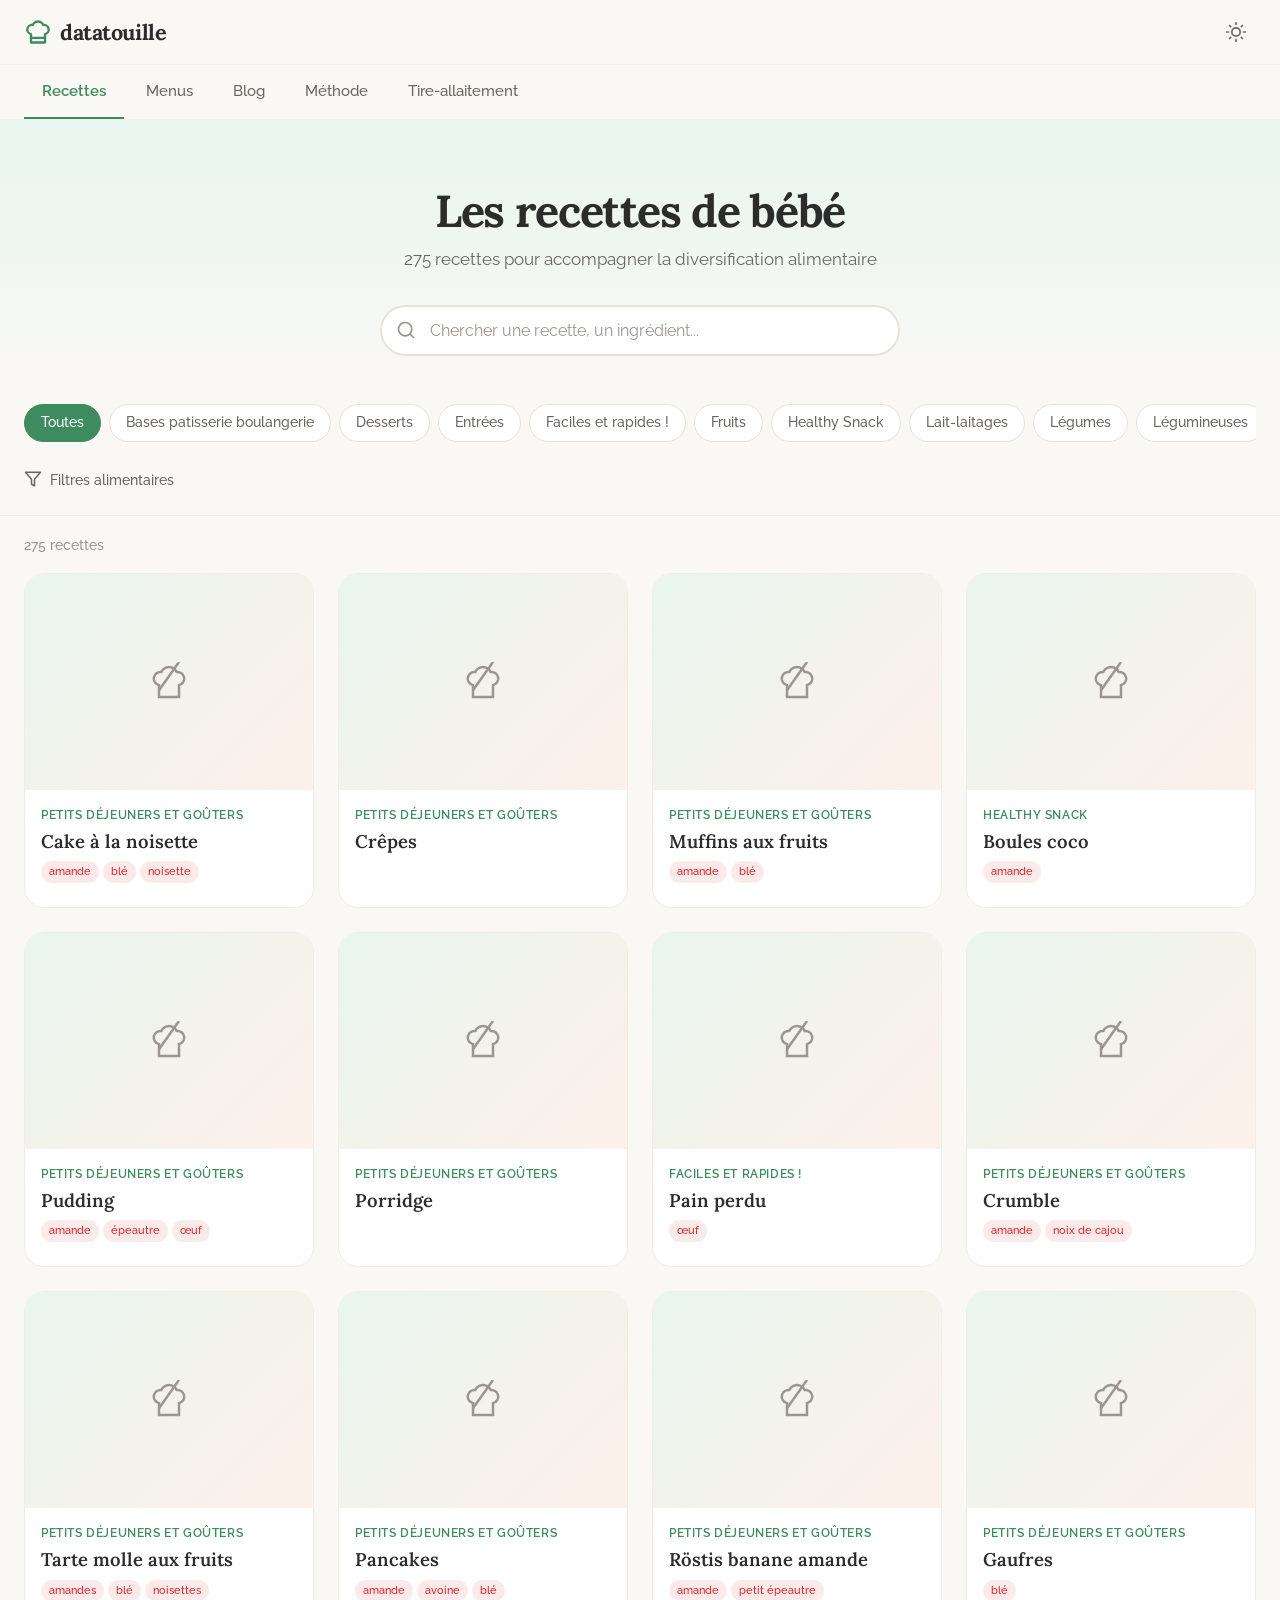
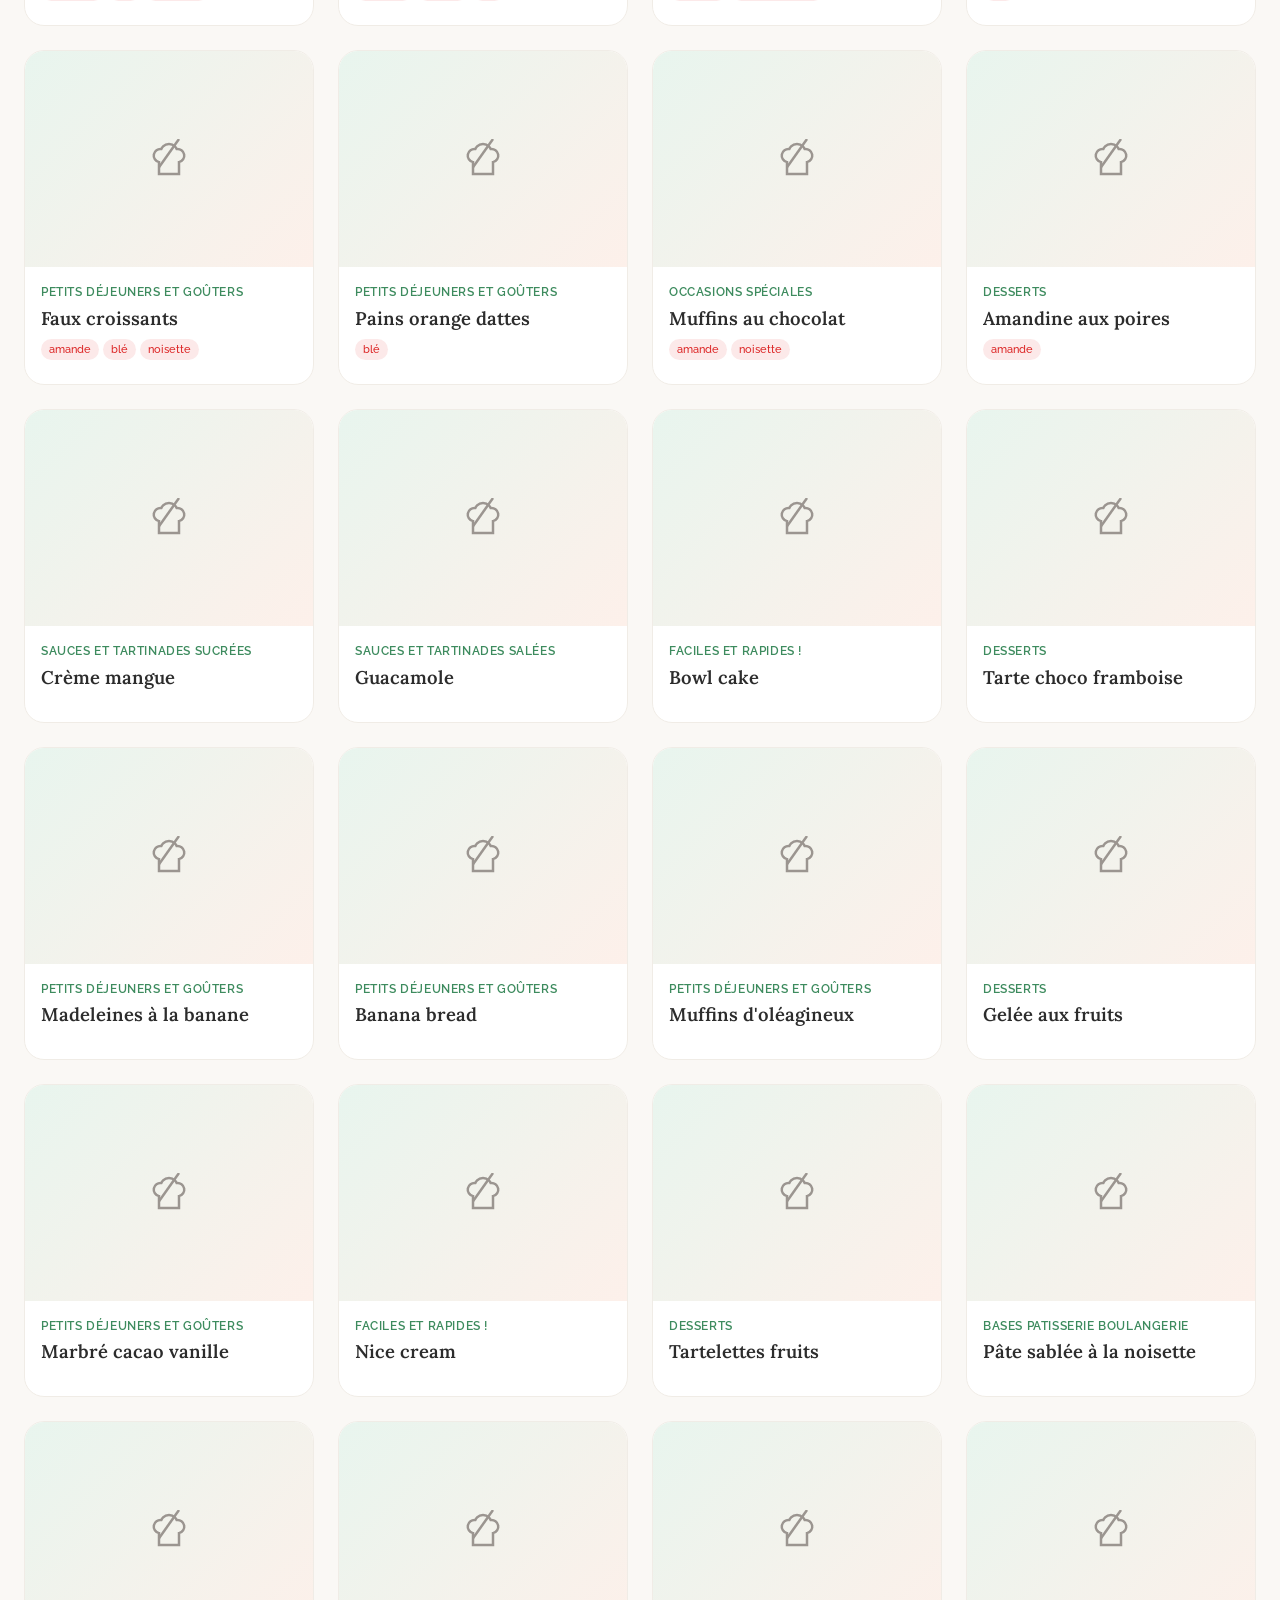
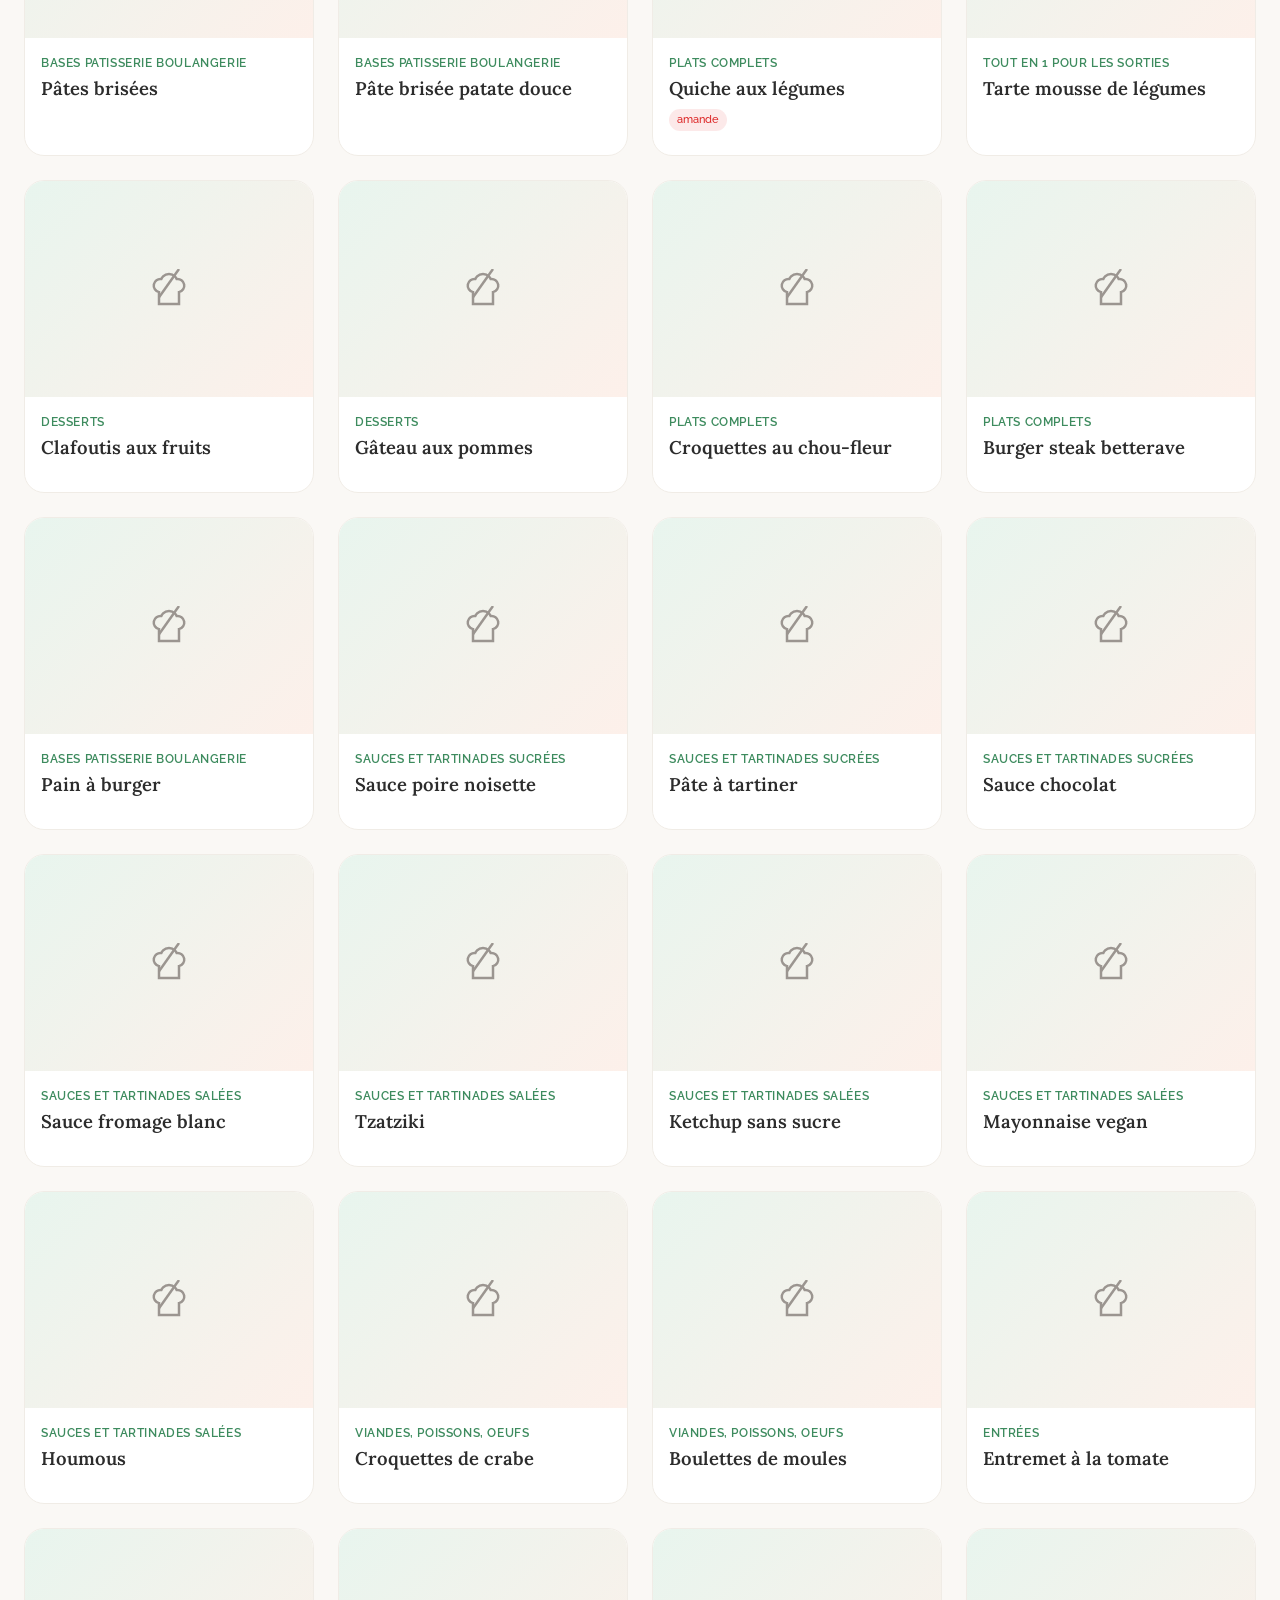
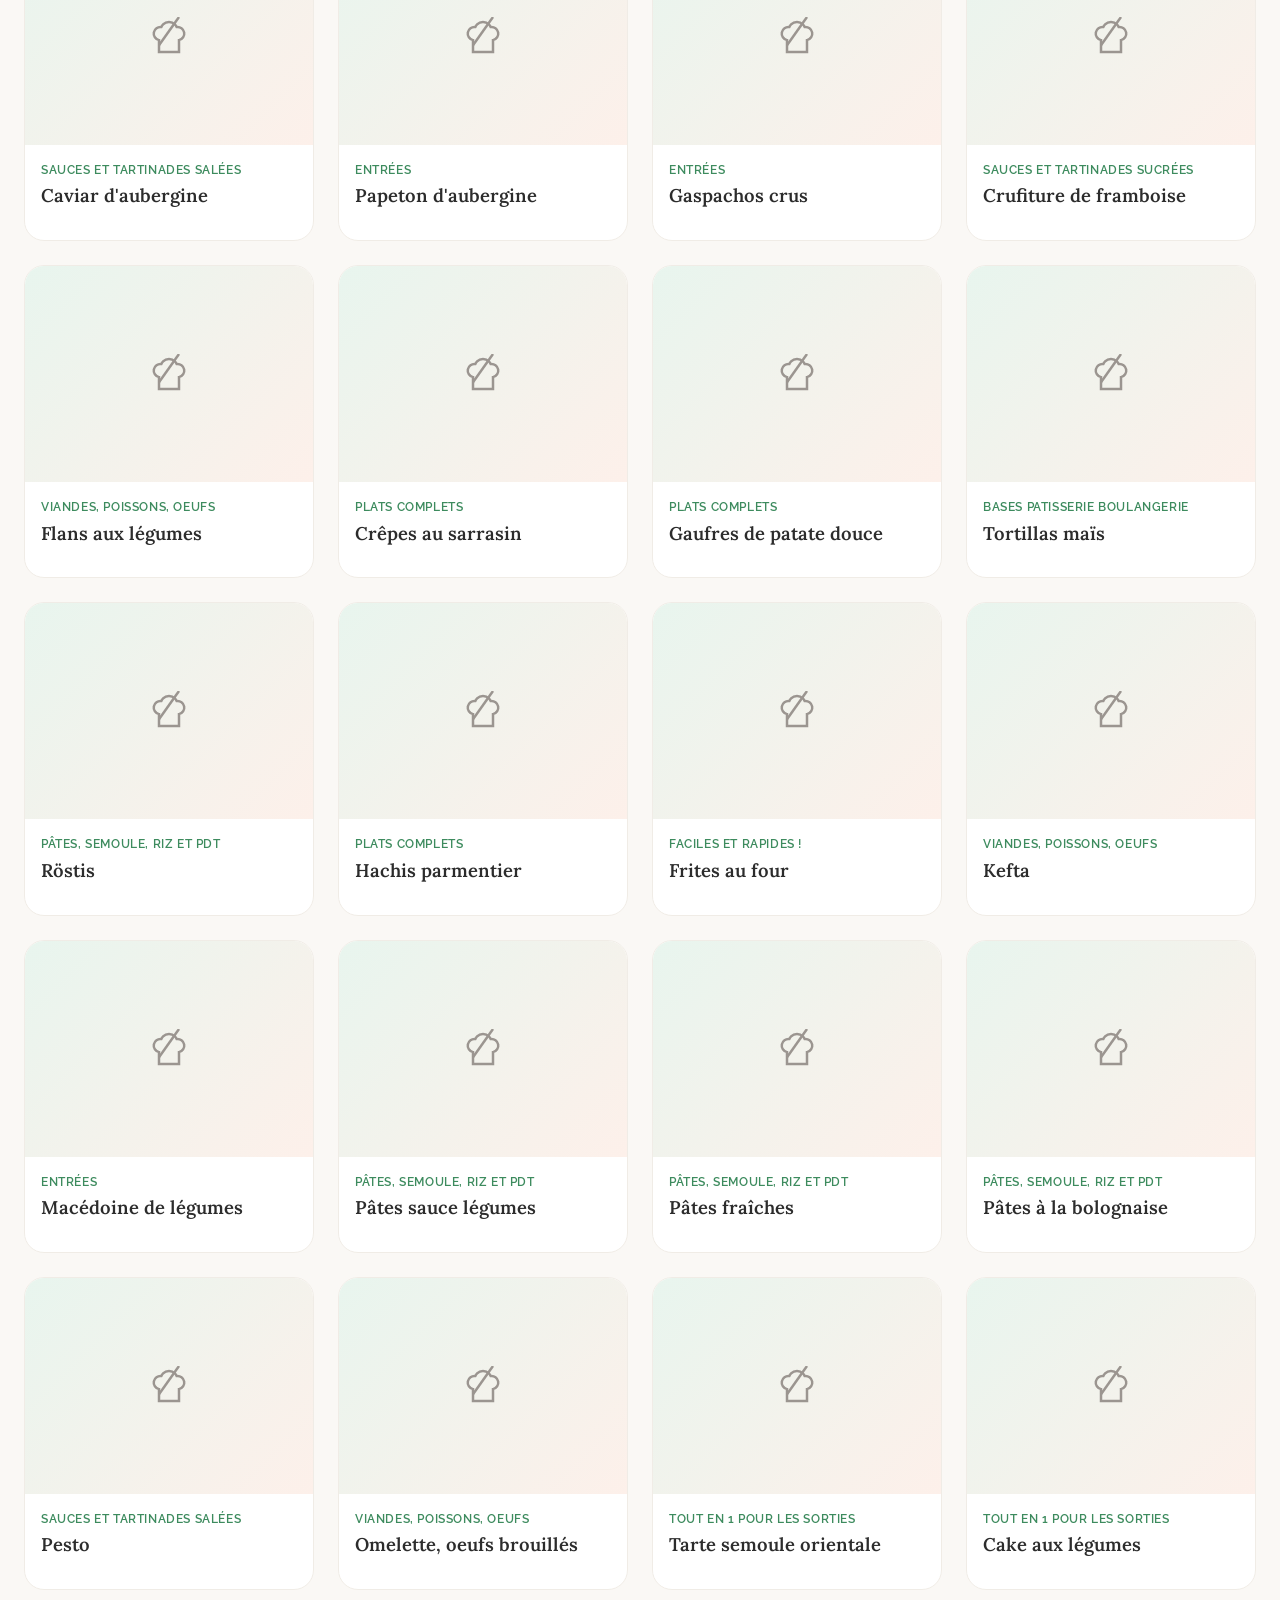
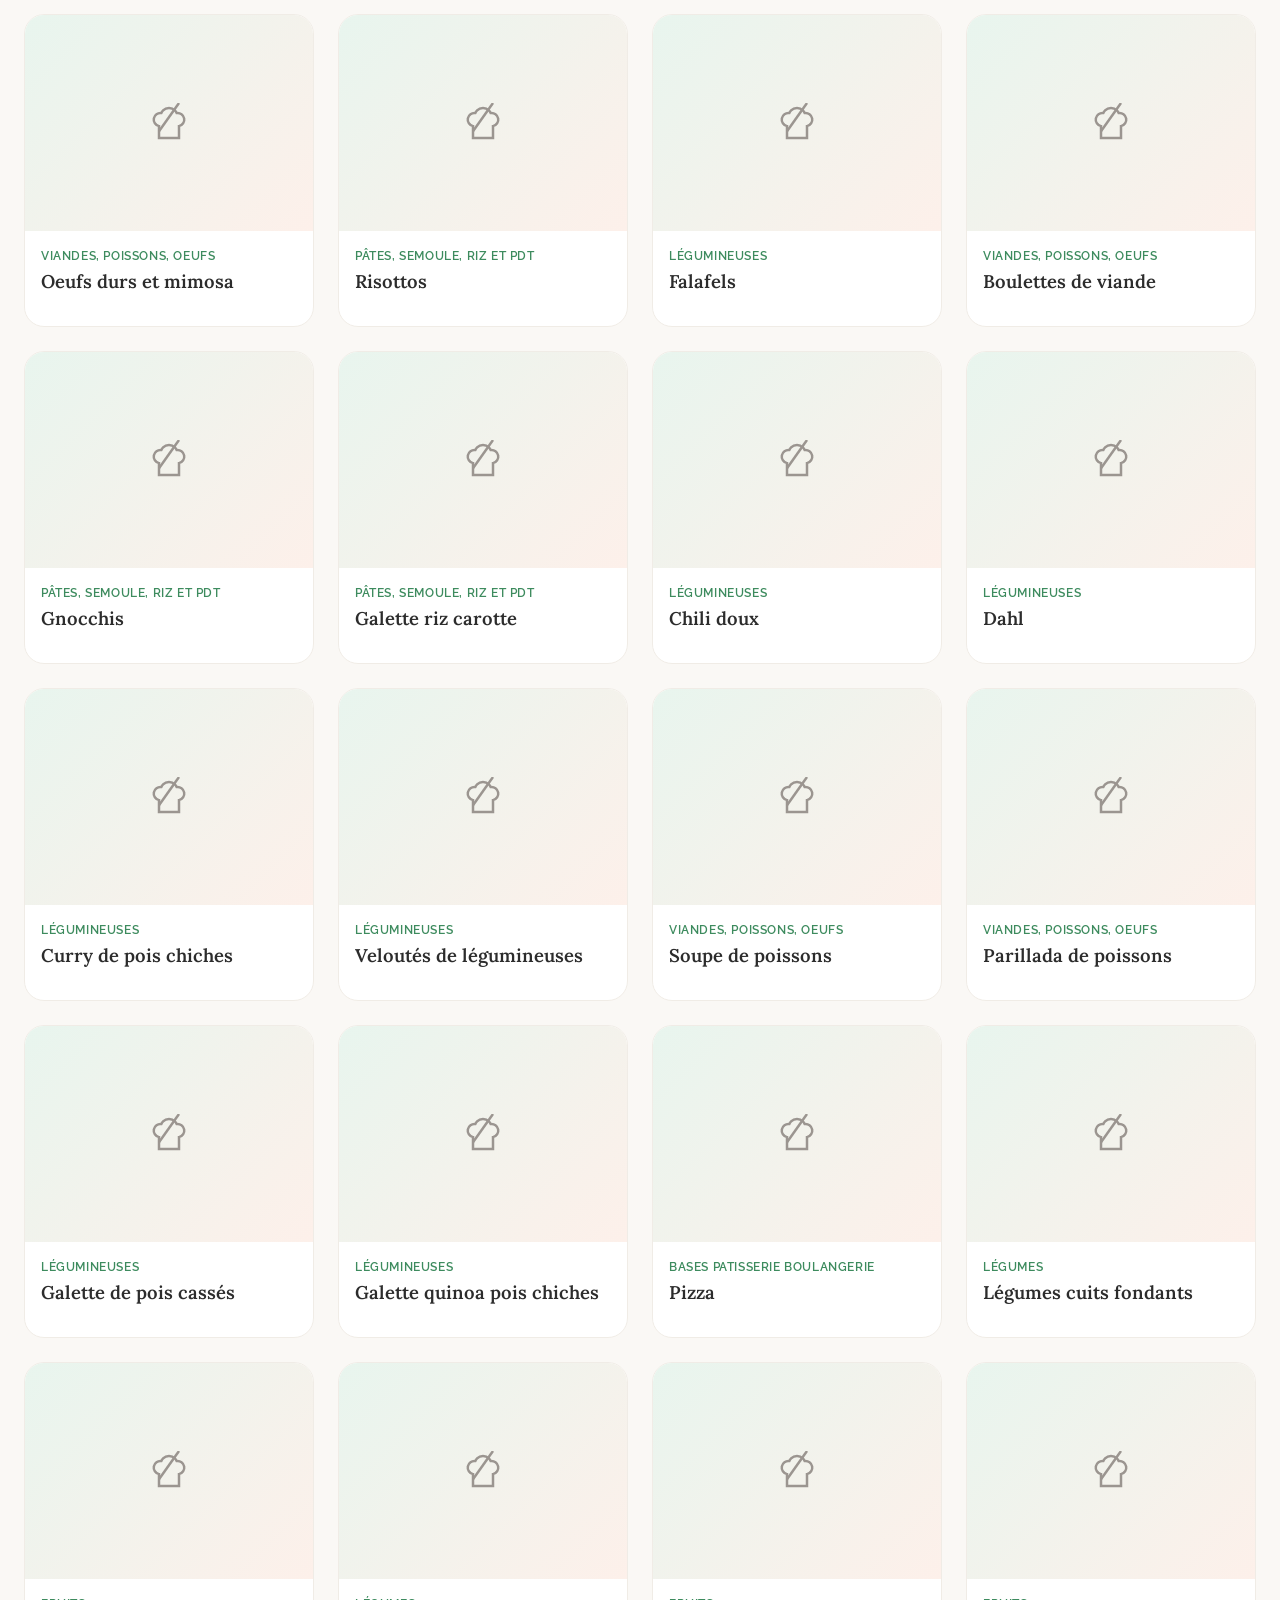
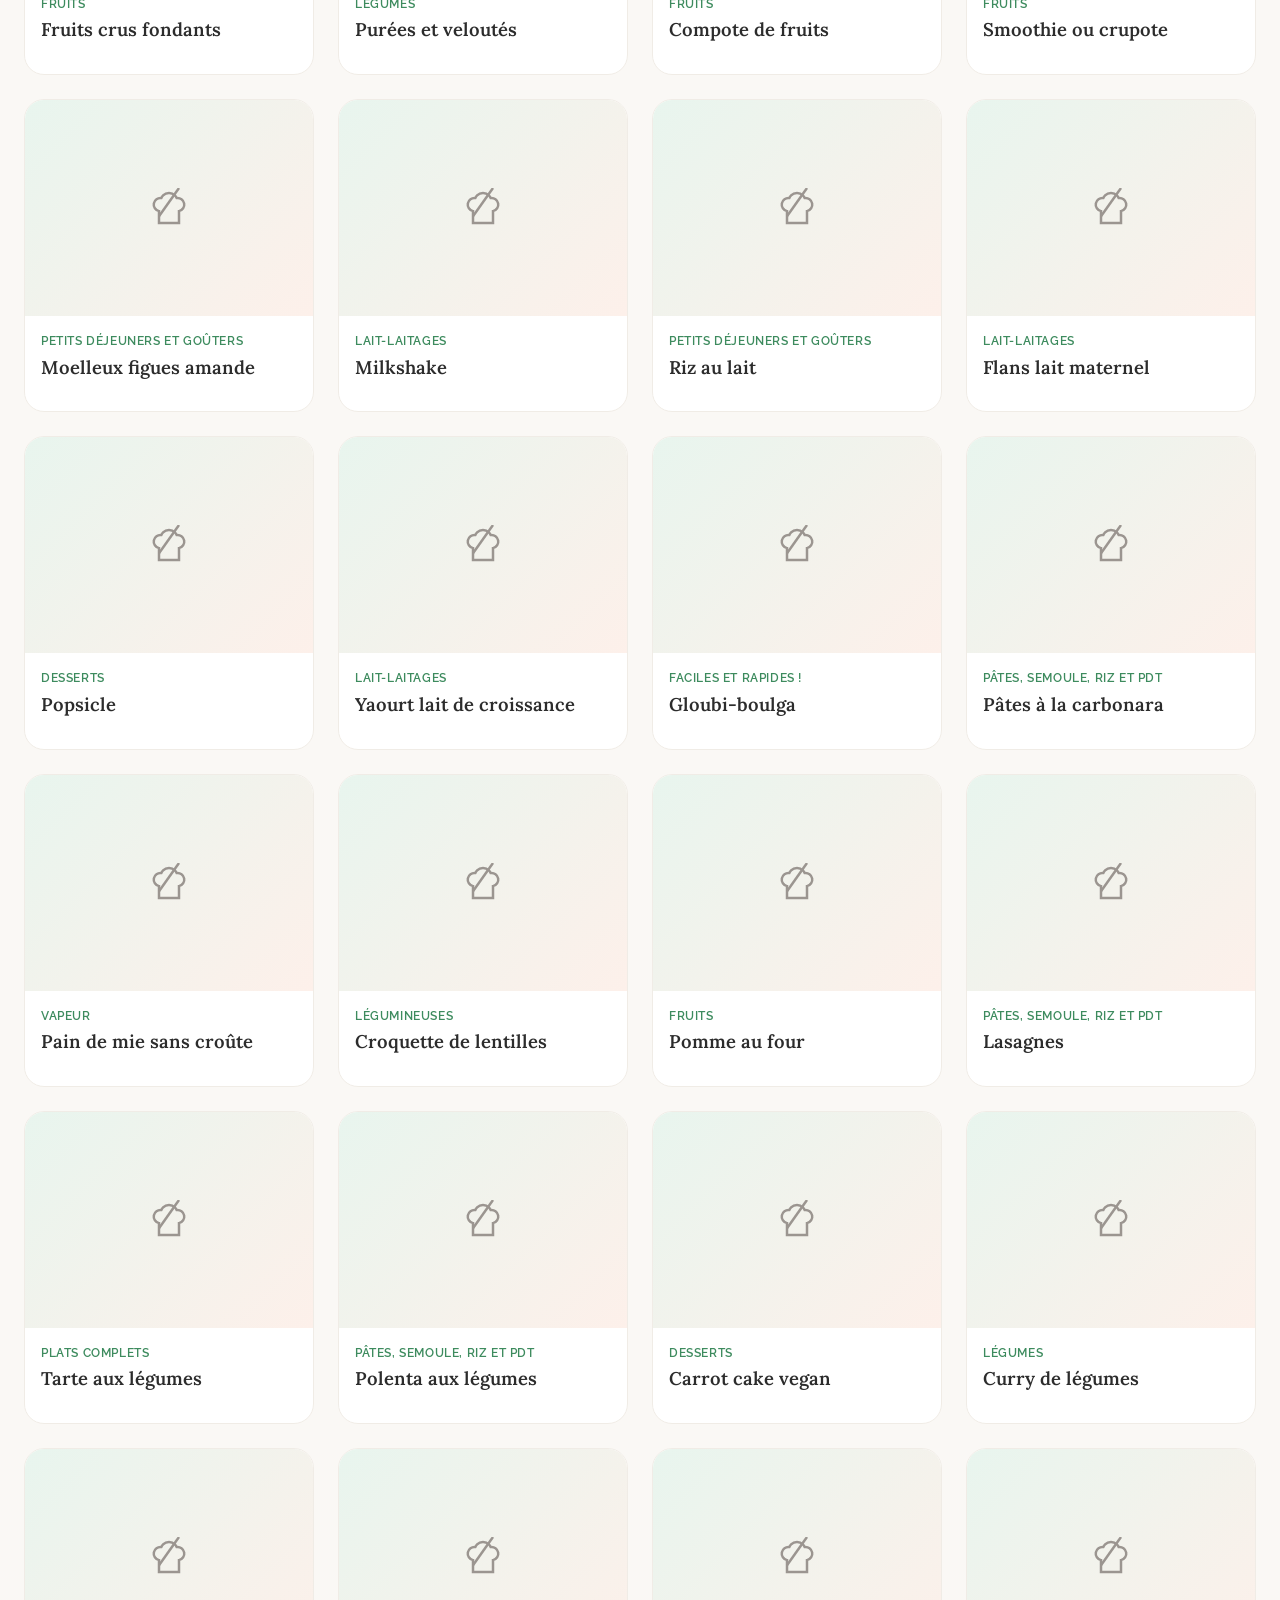
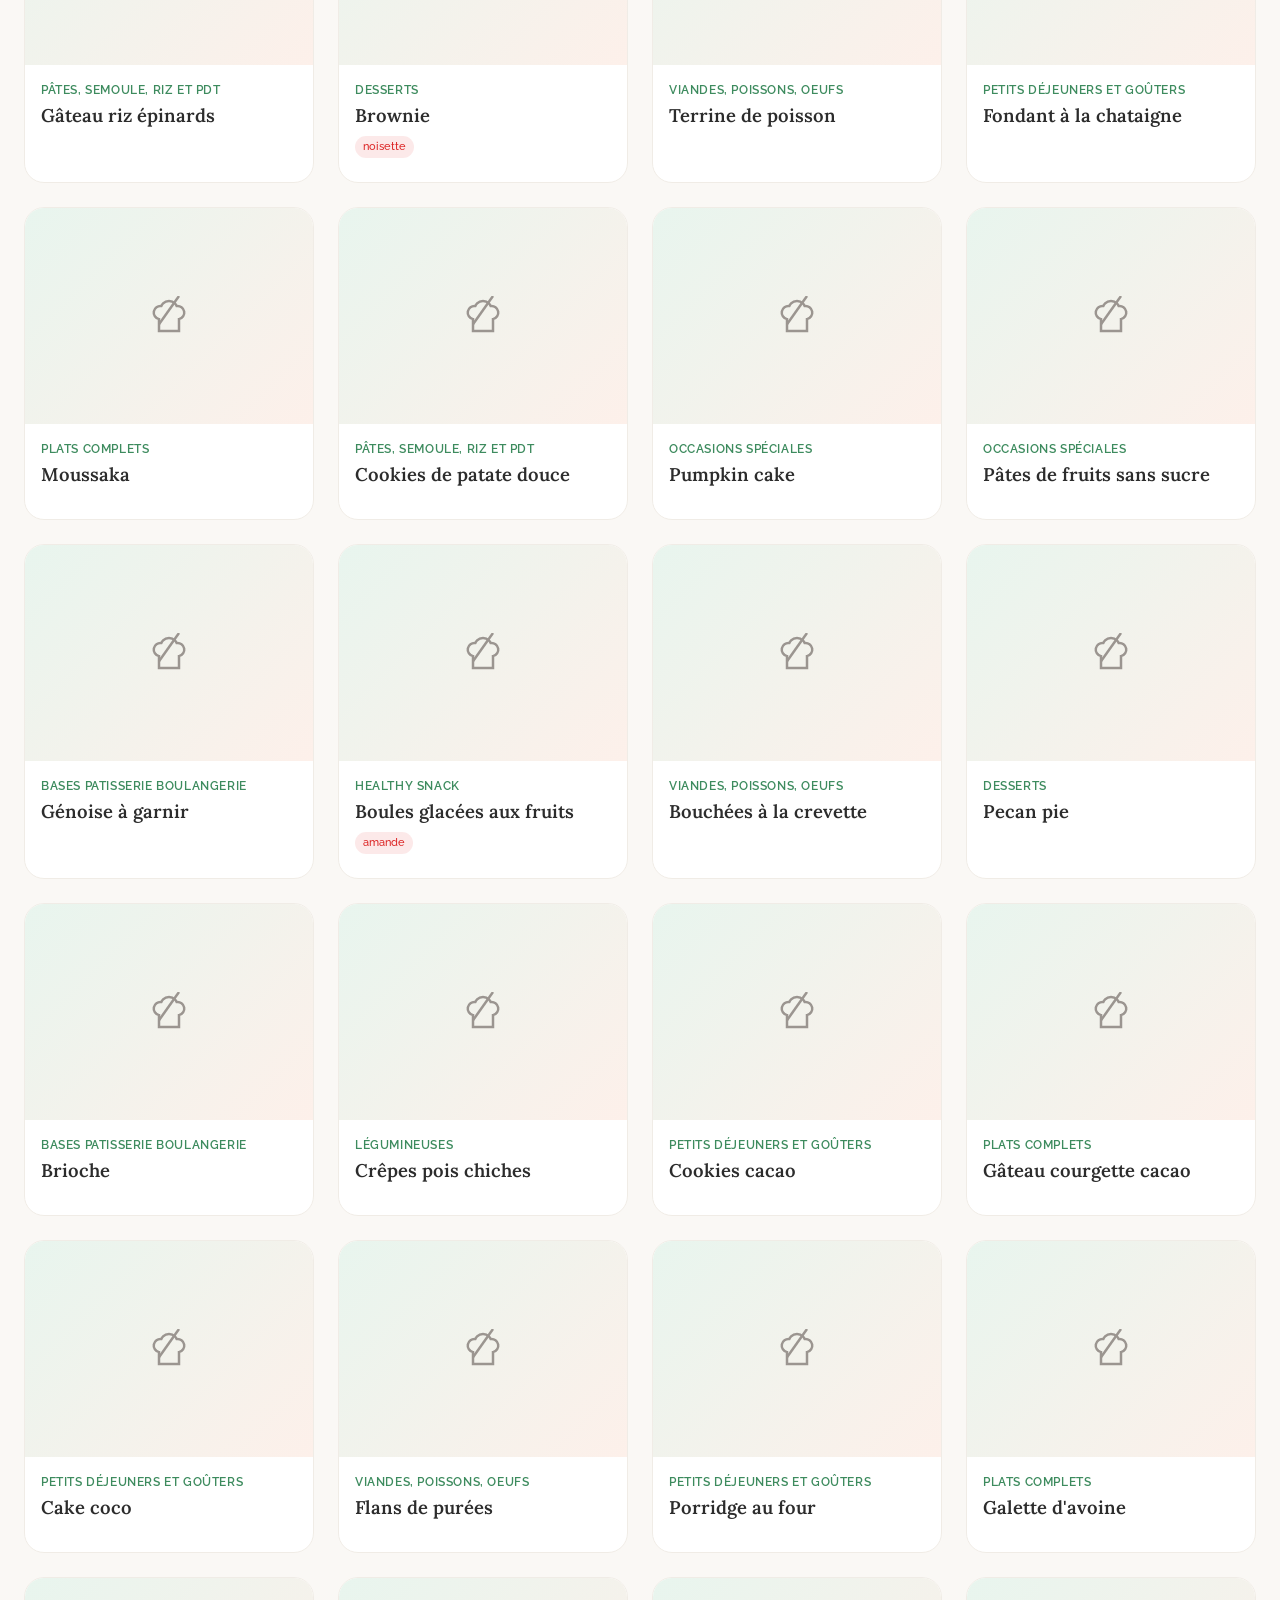
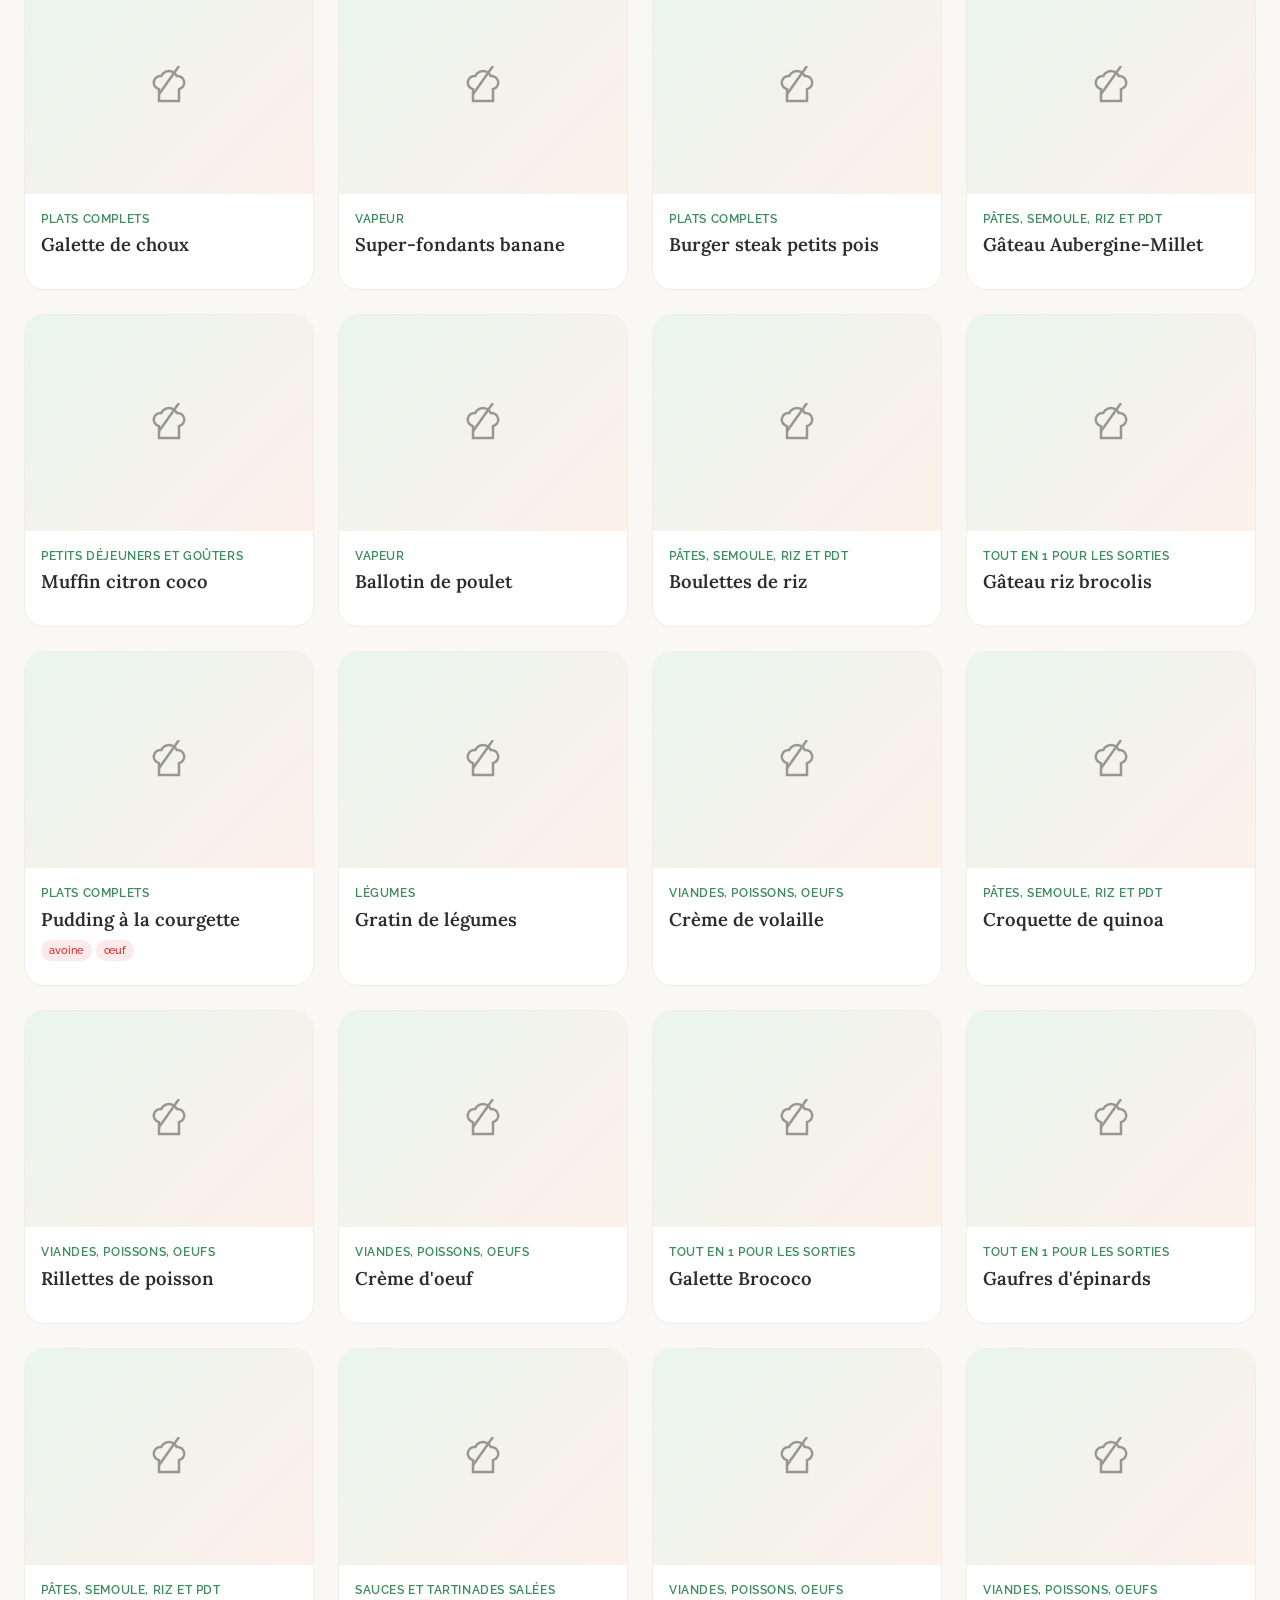
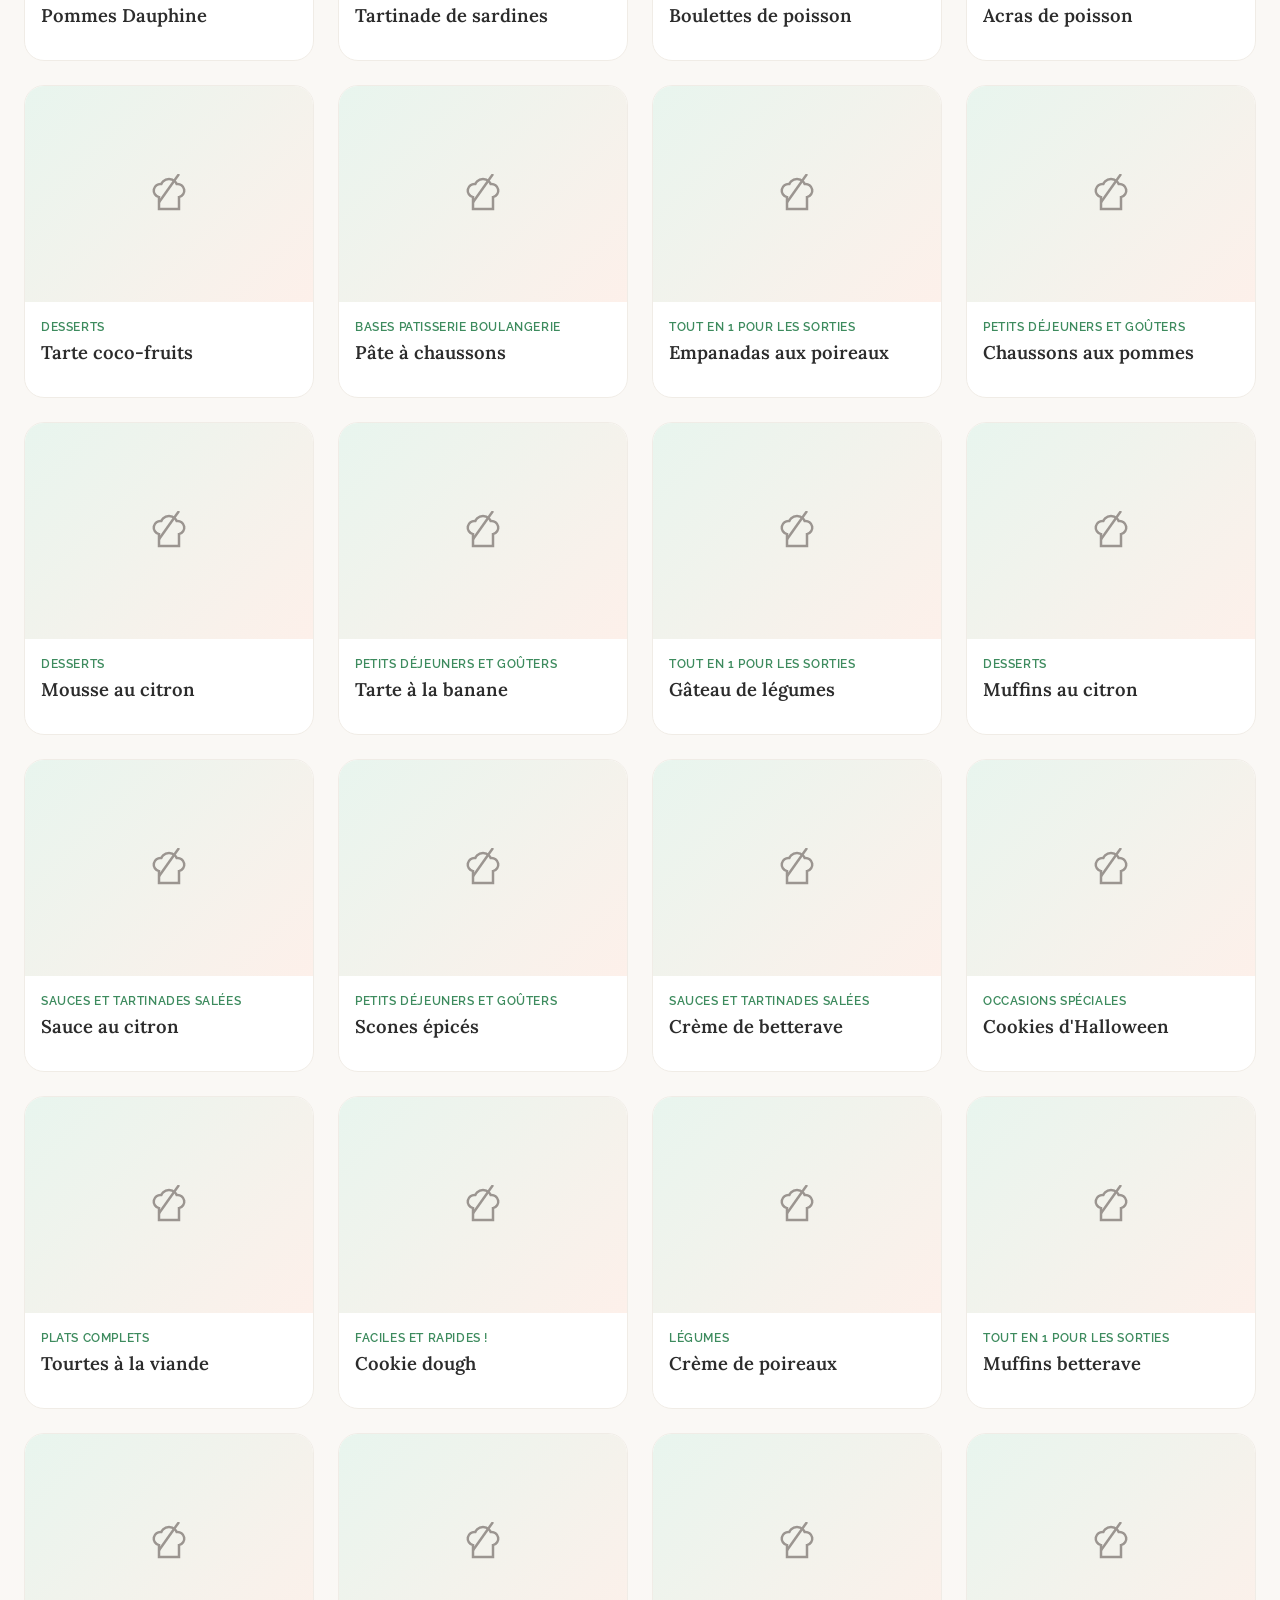
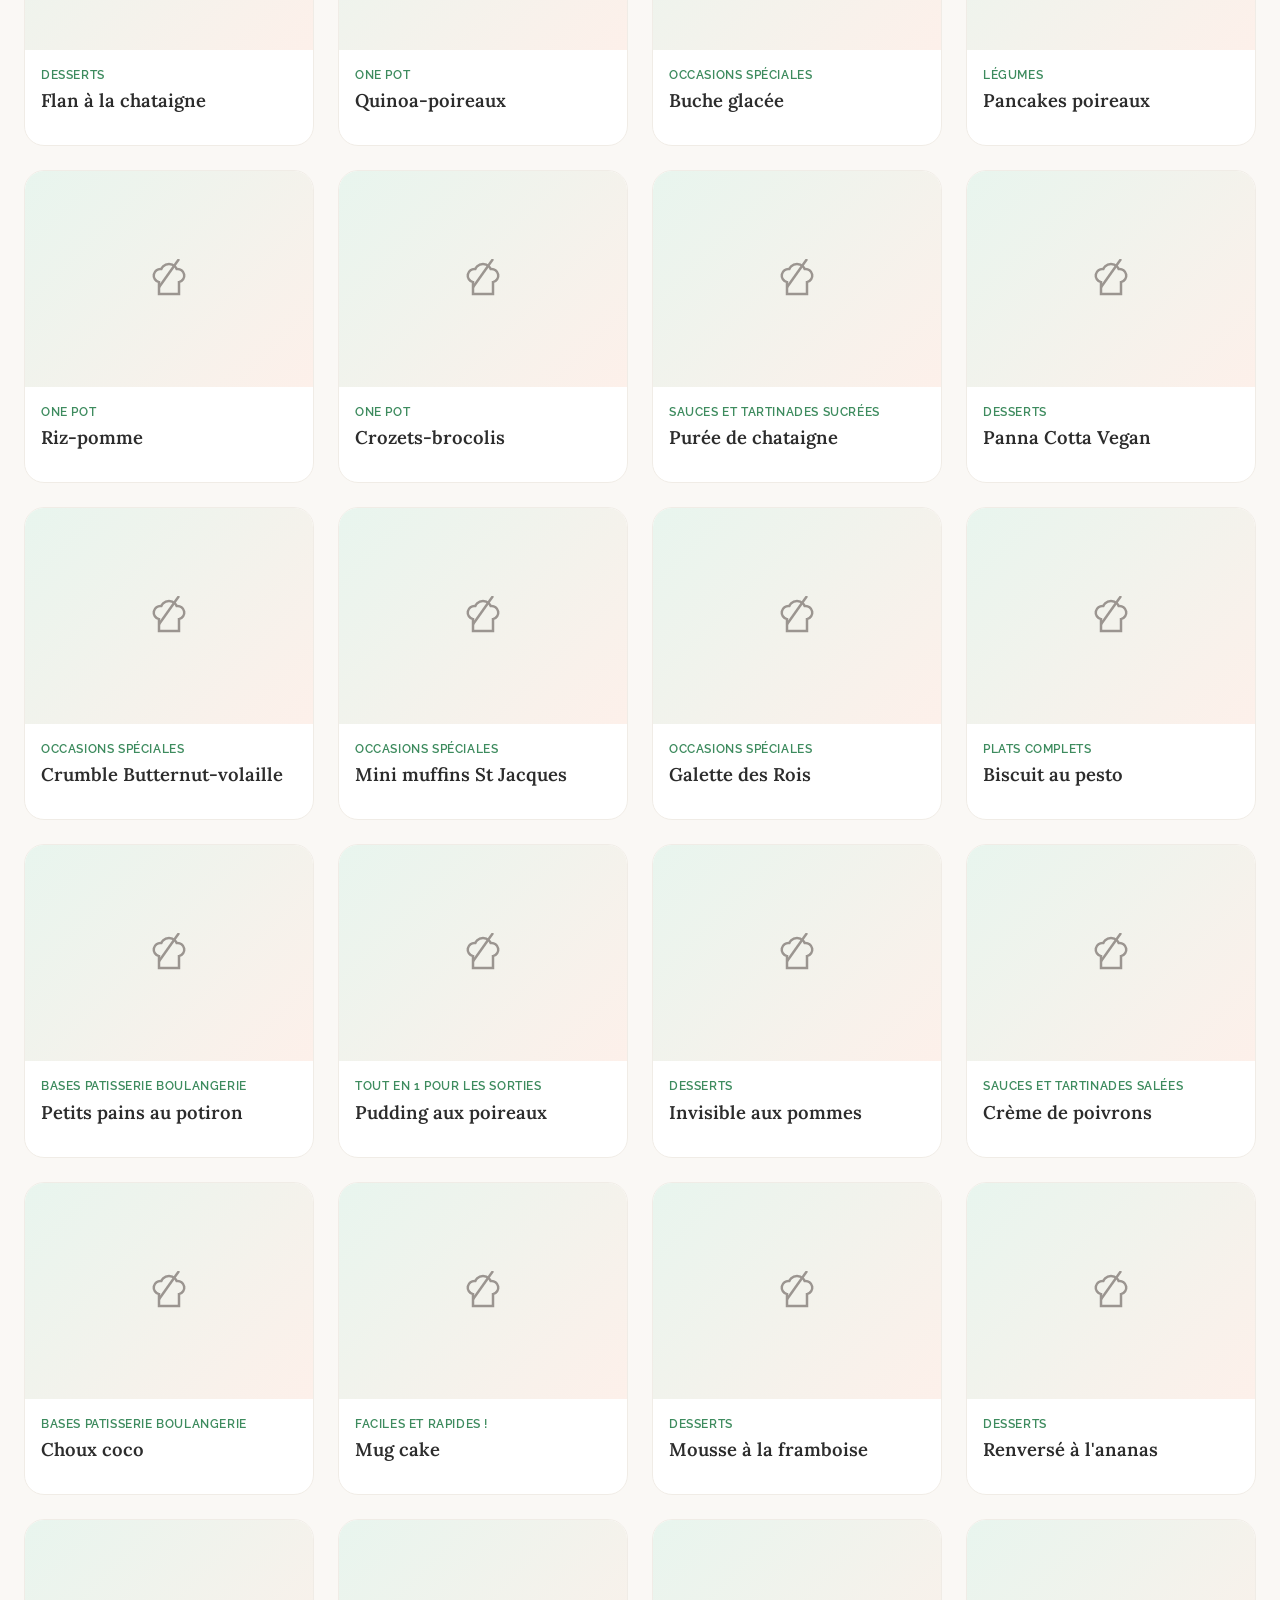
==== commit 33b24a3a: "Add blog, menus, diversification and tire-allaitement sections Scrape four new content types from ha" ====
--- a/app/index.html
+++ b/app/index.html
@@ -40,12 +40,23 @@
     </div>
   </header>
 
+  <!-- Section nav -->
+  <nav class="section-nav" id="sectionNav" aria-label="Sections">
+    <div class="section-nav-inner">
+      <button class="section-tab active" data-section="recipes" type="button">Recettes</button>
+      <button class="section-tab" data-section="menus" type="button">Menus</button>
+      <button class="section-tab" data-section="blog" type="button">Blog</button>
+      <button class="section-tab" data-section="method" type="button">Méthode</button>
+      <button class="section-tab" data-section="tire" type="button">Tire-allaitement</button>
+    </div>
+  </nav>
+
   <!-- Hero / Search -->
   <section class="hero" id="hero">
     <div class="hero-inner">
-      <h1 class="hero-title">Les recettes de bébé</h1>
-      <p class="hero-subtitle">275 recettes pour accompagner la diversification alimentaire</p>
-      <div class="search-wrapper">
+      <h1 class="hero-title" id="heroTitle">Les recettes de bébé</h1>
+      <p class="hero-subtitle" id="heroSubtitle">275 recettes pour accompagner la diversification alimentaire</p>
+      <div class="search-wrapper" id="searchWrapper">
         <svg class="search-icon" width="20" height="20" viewBox="0 0 24 24" fill="none" stroke="currentColor" stroke-width="2" stroke-linecap="round" stroke-linejoin="round"><circle cx="11" cy="11" r="8"/><line x1="21" y1="21" x2="16.65" y2="16.65"/></svg>
         <input
           type="search"
@@ -53,7 +64,7 @@
           class="search-input"
           placeholder="Chercher une recette, un ingrédient..."
           autocomplete="off"
-          aria-label="Rechercher une recette"
+          aria-label="Rechercher"
         >
         <button class="search-clear" id="searchClear" type="button" aria-label="Effacer la recherche" hidden>
           <svg width="18" height="18" viewBox="0 0 24 24" fill="none" stroke="currentColor" stroke-width="2" stroke-linecap="round" stroke-linejoin="round"><line x1="18" y1="6" x2="6" y2="18"/><line x1="6" y1="6" x2="18" y2="18"/></svg>
@@ -62,16 +73,14 @@
     </div>
   </section>
 
-  <!-- Filters -->
+  <!-- Recipe filters (only for recipes view) -->
   <section class="filters-section" id="filters">
     <div class="filters-inner">
-      <!-- Category chips -->
       <div class="filter-row">
         <div class="filter-chips" id="categoryChips" role="listbox" aria-label="Catégories">
           <button class="chip active" data-category="all" role="option" aria-selected="true">Toutes</button>
         </div>
       </div>
-      <!-- Dietary filters -->
       <details class="dietary-filters" id="dietaryFilters">
         <summary class="dietary-toggle">
           <svg width="18" height="18" viewBox="0 0 24 24" fill="none" stroke="currentColor" stroke-width="2" stroke-linecap="round" stroke-linejoin="round"><polygon points="22 3 2 3 10 12.46 10 19 14 21 14 12.46 22 3"/></svg>
@@ -83,27 +92,63 @@
     </div>
   </section>
 
+  <!-- Blog filter chips (only for blog view) -->
+  <section class="filters-section" id="blogFilters" hidden>
+    <div class="filters-inner">
+      <div class="filter-row">
+        <div class="filter-chips" id="blogCategoryChips" role="listbox" aria-label="Catégories blog">
+          <button class="chip active" data-blog-category="all" role="option" aria-selected="true">Tous</button>
+        </div>
+      </div>
+    </div>
+  </section>
+
   <!-- Results count -->
-  <div class="results-bar">
+  <div class="results-bar" id="resultsBar">
     <div class="results-inner">
       <span id="resultsCount" class="results-count"></span>
     </div>
   </div>
 
-  <!-- Recipe Grid -->
+  <!-- Main content area — only one section visible at a time -->
   <main class="main">
-    <div class="recipe-grid" id="recipeGrid"></div>
-    <div class="no-results" id="noResults" hidden>
-      <svg width="48" height="48" viewBox="0 0 24 24" fill="none" stroke="currentColor" stroke-width="1.5" stroke-linecap="round" stroke-linejoin="round"><circle cx="11" cy="11" r="8"/><line x1="21" y1="21" x2="16.65" y2="16.65"/><line x1="8" y1="11" x2="14" y2="11"/></svg>
-      <p>Aucune recette trouvée</p>
-      <button class="btn-reset" id="resetFilters" type="button">Réinitialiser les filtres</button>
+    <!-- Recipes -->
+    <div class="section-view" id="view-recipes">
+      <div class="recipe-grid" id="recipeGrid"></div>
+      <div class="no-results" id="noResults" hidden>
+        <svg width="48" height="48" viewBox="0 0 24 24" fill="none" stroke="currentColor" stroke-width="1.5" stroke-linecap="round" stroke-linejoin="round"><circle cx="11" cy="11" r="8"/><line x1="21" y1="21" x2="16.65" y2="16.65"/><line x1="8" y1="11" x2="14" y2="11"/></svg>
+        <p>Aucune recette trouvée</p>
+        <button class="btn-reset" id="resetFilters" type="button">Réinitialiser les filtres</button>
+      </div>
+    </div>
+
+    <!-- Menus -->
+    <div class="section-view" id="view-menus" hidden>
+      <div class="menu-grid" id="menuGrid"></div>
+    </div>
+
+    <!-- Blog -->
+    <div class="section-view" id="view-blog" hidden>
+      <div class="recipe-grid" id="blogGrid"></div>
+    </div>
+
+    <!-- Méthode de diversification -->
+    <div class="section-view doc-view" id="view-method" hidden>
+      <aside class="doc-toc" id="methodToc"></aside>
+      <article class="doc-body" id="methodBody"></article>
+    </div>
+
+    <!-- Tire-allaitement -->
+    <div class="section-view doc-view" id="view-tire" hidden>
+      <aside class="doc-toc" id="tireToc"></aside>
+      <article class="doc-body" id="tireBody"></article>
     </div>
   </main>
 
-  <!-- Recipe Detail Overlay -->
+  <!-- Detail Overlay (recipes / blog / menus) -->
   <div class="overlay" id="overlay" hidden>
     <div class="overlay-backdrop" id="overlayBackdrop"></div>
-    <article class="recipe-detail" id="recipeDetail" role="dialog" aria-modal="true" aria-label="Détail recette">
+    <article class="recipe-detail" id="recipeDetail" role="dialog" aria-modal="true" aria-label="Détail">
       <button class="detail-close" id="detailClose" type="button" aria-label="Fermer">
         <svg width="24" height="24" viewBox="0 0 24 24" fill="none" stroke="currentColor" stroke-width="2" stroke-linecap="round" stroke-linejoin="round"><line x1="18" y1="6" x2="6" y2="18"/><line x1="6" y1="6" x2="18" y2="18"/></svg>
       </button>
@@ -114,6 +159,7 @@
   <!-- Footer -->
   <footer class="footer">
     <p>Données issues de <strong>Hamstouille</strong> — app personnelle</p>
+    <p style="margin-top:8px"><a href="standalone.html" style="color:var(--c-primary);font-weight:500">Version iPad (hors-ligne)</a></p>
   </footer>
 
   <script type="module" src="app.js"></script>
--- a/app/style.css
+++ b/app/style.css
@@ -86,6 +86,10 @@
   padding: 0;
 }
 
+/* Respect the `hidden` attribute even when our own display rules
+   (grid/flex) would otherwise override the UA default. */
+[hidden] { display: none !important; }
+
 html {
   scroll-behavior: smooth;
   -webkit-text-size-adjust: 100%;
@@ -1076,3 +1080,430 @@
     touch-action: manipulation;
   }
 }
+
+/* ============================================
+   Section nav (top tabs)
+   ============================================ */
+
+.section-nav {
+  position: sticky;
+  top: var(--header-height);
+  z-index: 95;
+  background: var(--c-bg);
+  border-bottom: 1px solid var(--c-border-light);
+}
+
+.section-nav-inner {
+  max-width: var(--max-width);
+  margin: 0 auto;
+  padding: 0 var(--space-lg);
+  display: flex;
+  gap: 4px;
+  overflow-x: auto;
+  scrollbar-width: none;
+}
+.section-nav-inner::-webkit-scrollbar { display: none; }
+
+.section-tab {
+  flex-shrink: 0;
+  padding: 14px 18px;
+  font-size: 0.95rem;
+  font-weight: 500;
+  color: var(--c-text-secondary);
+  border-bottom: 2px solid transparent;
+  transition: color var(--duration-fast), border-color var(--duration-fast);
+  white-space: nowrap;
+}
+
+.section-tab:hover { color: var(--c-text); }
+
+.section-tab.active {
+  color: var(--c-primary);
+  border-bottom-color: var(--c-primary);
+  font-weight: 600;
+}
+
+/* When section nav is present, push the filter bar below it */
+.section-nav + .hero ~ .filters-section,
+.section-nav ~ .filters-section {
+  top: calc(var(--header-height) + 50px);
+}
+
+/* ============================================
+   Card excerpt (used in blog listing)
+   ============================================ */
+
+.card-excerpt {
+  font-size: 0.85rem;
+  line-height: 1.45;
+  color: var(--c-text-secondary);
+  margin-top: var(--space-xs);
+  display: -webkit-box;
+  -webkit-line-clamp: 3;
+  -webkit-box-orient: vertical;
+  overflow: hidden;
+}
+
+/* ============================================
+   Menu cards + menu detail
+   ============================================ */
+
+.menu-grid {
+  display: grid;
+  grid-template-columns: repeat(auto-fill, minmax(320px, 1fr));
+  gap: var(--space-lg);
+}
+
+.menu-card {
+  background: var(--c-surface);
+  border: 1px solid var(--c-border-light);
+  border-radius: var(--r-lg);
+  padding: var(--space-lg);
+  cursor: pointer;
+  transition: transform var(--duration-normal) var(--ease-out),
+              box-shadow var(--duration-normal) var(--ease-out);
+  animation: cardIn var(--duration-normal) var(--ease-out) both;
+  display: flex;
+  flex-direction: column;
+  gap: var(--space-md);
+}
+
+.menu-card:hover {
+  transform: translateY(-4px);
+  box-shadow: var(--shadow-lg);
+}
+
+.menu-card-header { display: flex; flex-direction: column; gap: var(--space-xs); }
+
+.menu-card-pill {
+  align-self: flex-start;
+  font-size: 0.7rem;
+  font-weight: 600;
+  text-transform: uppercase;
+  letter-spacing: 0.06em;
+  color: var(--c-primary);
+  background: var(--c-primary-light);
+  padding: 3px 10px;
+  border-radius: var(--r-full);
+}
+
+.menu-card-title {
+  font-family: var(--f-heading);
+  font-size: 1.25rem;
+  font-weight: 600;
+  line-height: 1.3;
+  color: var(--c-text);
+}
+
+.menu-card-meta {
+  font-size: 0.85rem;
+  color: var(--c-text-muted);
+  margin-bottom: var(--space-sm);
+}
+
+.menu-card-samples {
+  list-style: disc;
+  padding-left: var(--space-lg);
+  font-size: 0.9rem;
+  color: var(--c-text-secondary);
+  display: flex;
+  flex-direction: column;
+  gap: 4px;
+}
+
+/* Menu detail (inside overlay) */
+.menu-week {
+  display: grid;
+  grid-template-columns: repeat(auto-fill, minmax(220px, 1fr));
+  gap: var(--space-md);
+  margin-top: var(--space-lg);
+}
+
+.menu-day {
+  background: var(--c-bg);
+  border-radius: var(--r-md);
+  padding: var(--space-md);
+  border: 1px solid var(--c-border-light);
+}
+
+.menu-day-title {
+  font-family: var(--f-heading);
+  font-size: 1.05rem;
+  font-weight: 600;
+  color: var(--c-primary);
+  margin-bottom: var(--space-sm);
+  text-transform: capitalize;
+}
+
+.menu-meal { margin-bottom: var(--space-md); }
+.menu-meal:last-child { margin-bottom: 0; }
+
+.menu-meal-label {
+  font-size: 0.75rem;
+  font-weight: 600;
+  text-transform: uppercase;
+  letter-spacing: 0.06em;
+  color: var(--c-accent);
+  margin-bottom: var(--space-xs);
+}
+
+.menu-items {
+  list-style: none;
+  display: flex;
+  flex-direction: column;
+  gap: 4px;
+  font-size: 0.9rem;
+  line-height: 1.4;
+}
+
+.menu-item-link {
+  color: var(--c-primary);
+  font-weight: 500;
+  text-decoration: underline;
+  text-decoration-color: color-mix(in srgb, var(--c-primary) 30%, transparent);
+  text-underline-offset: 2px;
+}
+
+.menu-item-link:hover { text-decoration-color: var(--c-primary); }
+
+.menu-item-plain {
+  color: var(--c-text-secondary);
+  font-style: italic;
+}
+
+/* ============================================
+   Article body styling (blog detail + doc views)
+   ============================================ */
+
+.article-intro,
+.article-body {
+  font-size: 1rem;
+  line-height: 1.7;
+  color: var(--c-text);
+}
+
+.article-intro {
+  font-size: 1.05rem;
+  color: var(--c-text-secondary);
+  margin-bottom: var(--space-xl);
+  padding-bottom: var(--space-lg);
+  border-bottom: 1px solid var(--c-border-light);
+}
+
+.article-body p,
+.article-body div { margin-bottom: var(--space-md); }
+
+.article-body h2,
+.article-body h3,
+.article-body h4 {
+  font-family: var(--f-heading);
+  margin: var(--space-xl) 0 var(--space-md);
+  color: var(--c-text);
+  line-height: 1.3;
+}
+.article-body h2 { font-size: 1.4rem; font-weight: 700; }
+.article-body h3 { font-size: 1.2rem; font-weight: 600; }
+.article-body h4 { font-size: 1.05rem; font-weight: 600; }
+
+.article-body a {
+  color: var(--c-primary);
+  text-decoration: underline;
+  text-decoration-color: color-mix(in srgb, var(--c-primary) 30%, transparent);
+  text-underline-offset: 2px;
+}
+.article-body a:hover { text-decoration-color: var(--c-primary); }
+
+.article-body ul,
+.article-body ol {
+  padding-left: var(--space-xl);
+  margin-bottom: var(--space-md);
+}
+
+.article-body img {
+  max-width: 100%;
+  height: auto;
+  margin: var(--space-md) 0;
+  border-radius: var(--r-md);
+}
+
+.article-body video,
+.article-body iframe {
+  width: 100%;
+  max-width: 100%;
+  margin: var(--space-md) 0;
+  border-radius: var(--r-md);
+  border: 0;
+}
+
+/* ============================================
+   Document layout (méthode + tire-allaitement)
+   ============================================ */
+
+.doc-view {
+  display: grid;
+  grid-template-columns: 220px 1fr;
+  gap: var(--space-2xl);
+  align-items: start;
+}
+
+.doc-toc {
+  position: sticky;
+  top: calc(var(--header-height) + 60px);
+  background: var(--c-surface);
+  border: 1px solid var(--c-border-light);
+  border-radius: var(--r-lg);
+  padding: var(--space-lg);
+  max-height: calc(100dvh - var(--header-height) - 90px);
+  overflow-y: auto;
+}
+
+.doc-toc-title {
+  font-family: var(--f-heading);
+  font-size: 0.95rem;
+  font-weight: 700;
+  color: var(--c-text);
+  margin-bottom: var(--space-md);
+  text-transform: uppercase;
+  letter-spacing: 0.06em;
+  color: var(--c-primary);
+}
+
+.doc-toc-list {
+  list-style: none;
+  display: flex;
+  flex-direction: column;
+  gap: var(--space-xs);
+}
+
+.doc-toc-list a {
+  display: block;
+  padding: 6px 10px;
+  border-radius: var(--r-sm);
+  font-size: 0.85rem;
+  line-height: 1.35;
+  color: var(--c-text-secondary);
+  transition: background var(--duration-fast), color var(--duration-fast);
+}
+
+.doc-toc-list a:hover {
+  background: var(--c-primary-light);
+  color: var(--c-primary-dark);
+}
+
+.doc-body {
+  background: var(--c-surface);
+  border: 1px solid var(--c-border-light);
+  border-radius: var(--r-lg);
+  padding: var(--space-2xl);
+  font-size: 1rem;
+  line-height: 1.7;
+  color: var(--c-text);
+}
+
+.doc-title {
+  font-family: var(--f-heading);
+  font-size: clamp(1.8rem, 3vw, 2.4rem);
+  font-weight: 700;
+  letter-spacing: -0.02em;
+  color: var(--c-text);
+  margin-bottom: var(--space-xl);
+}
+
+.doc-intro {
+  font-size: 1.05rem;
+  color: var(--c-text-secondary);
+  margin-bottom: var(--space-2xl);
+  padding-bottom: var(--space-lg);
+  border-bottom: 1px solid var(--c-border-light);
+}
+
+.doc-section {
+  scroll-margin-top: calc(var(--header-height) + 60px);
+  margin-bottom: var(--space-2xl);
+}
+
+.doc-section-title {
+  font-family: var(--f-heading);
+  font-size: 1.5rem;
+  font-weight: 700;
+  color: var(--c-primary-dark);
+  margin-bottom: var(--space-lg);
+  padding-bottom: var(--space-sm);
+  border-bottom: 2px solid var(--c-primary-light);
+}
+
+/* Apply article-body-style typography to doc-section content */
+.doc-section p,
+.doc-section div { margin-bottom: var(--space-md); }
+.doc-section h2,
+.doc-section h3,
+.doc-section h4 {
+  font-family: var(--f-heading);
+  margin: var(--space-xl) 0 var(--space-md);
+  color: var(--c-text);
+}
+.doc-section h2 { font-size: 1.25rem; font-weight: 700; }
+.doc-section h3 { font-size: 1.1rem; font-weight: 600; }
+.doc-section a {
+  color: var(--c-primary);
+  text-decoration: underline;
+  text-decoration-color: color-mix(in srgb, var(--c-primary) 30%, transparent);
+  text-underline-offset: 2px;
+}
+.doc-section a:hover { text-decoration-color: var(--c-primary); }
+.doc-section img {
+  max-width: 100%;
+  height: auto;
+  border-radius: var(--r-md);
+  margin: var(--space-md) 0;
+}
+.doc-section ul,
+.doc-section ol {
+  padding-left: var(--space-xl);
+  margin-bottom: var(--space-md);
+}
+
+.doc-video {
+  width: 100%;
+  max-width: 720px;
+  margin: var(--space-lg) 0;
+  border-radius: var(--r-md);
+  background: #000;
+}
+
+.doc-attachments {
+  display: flex;
+  flex-wrap: wrap;
+  gap: var(--space-sm);
+  margin: var(--space-md) 0;
+}
+
+.doc-pdf-link {
+  display: inline-flex;
+  align-items: center;
+  gap: var(--space-xs);
+  padding: 8px 14px;
+  border-radius: var(--r-full);
+  background: var(--c-accent-light);
+  color: var(--c-accent);
+  font-size: 0.85rem;
+  font-weight: 600;
+  border: 1px solid color-mix(in srgb, var(--c-accent) 25%, transparent);
+}
+.doc-pdf-link:hover { background: var(--c-accent); color: #fff; }
+
+/* Doc layout collapse on tablets/phones */
+@media (max-width: 900px) {
+  .doc-view {
+    grid-template-columns: 1fr;
+    gap: var(--space-lg);
+  }
+  .doc-toc {
+    position: static;
+    max-height: none;
+  }
+  .doc-body {
+    padding: var(--space-lg);
+  }
+}
+
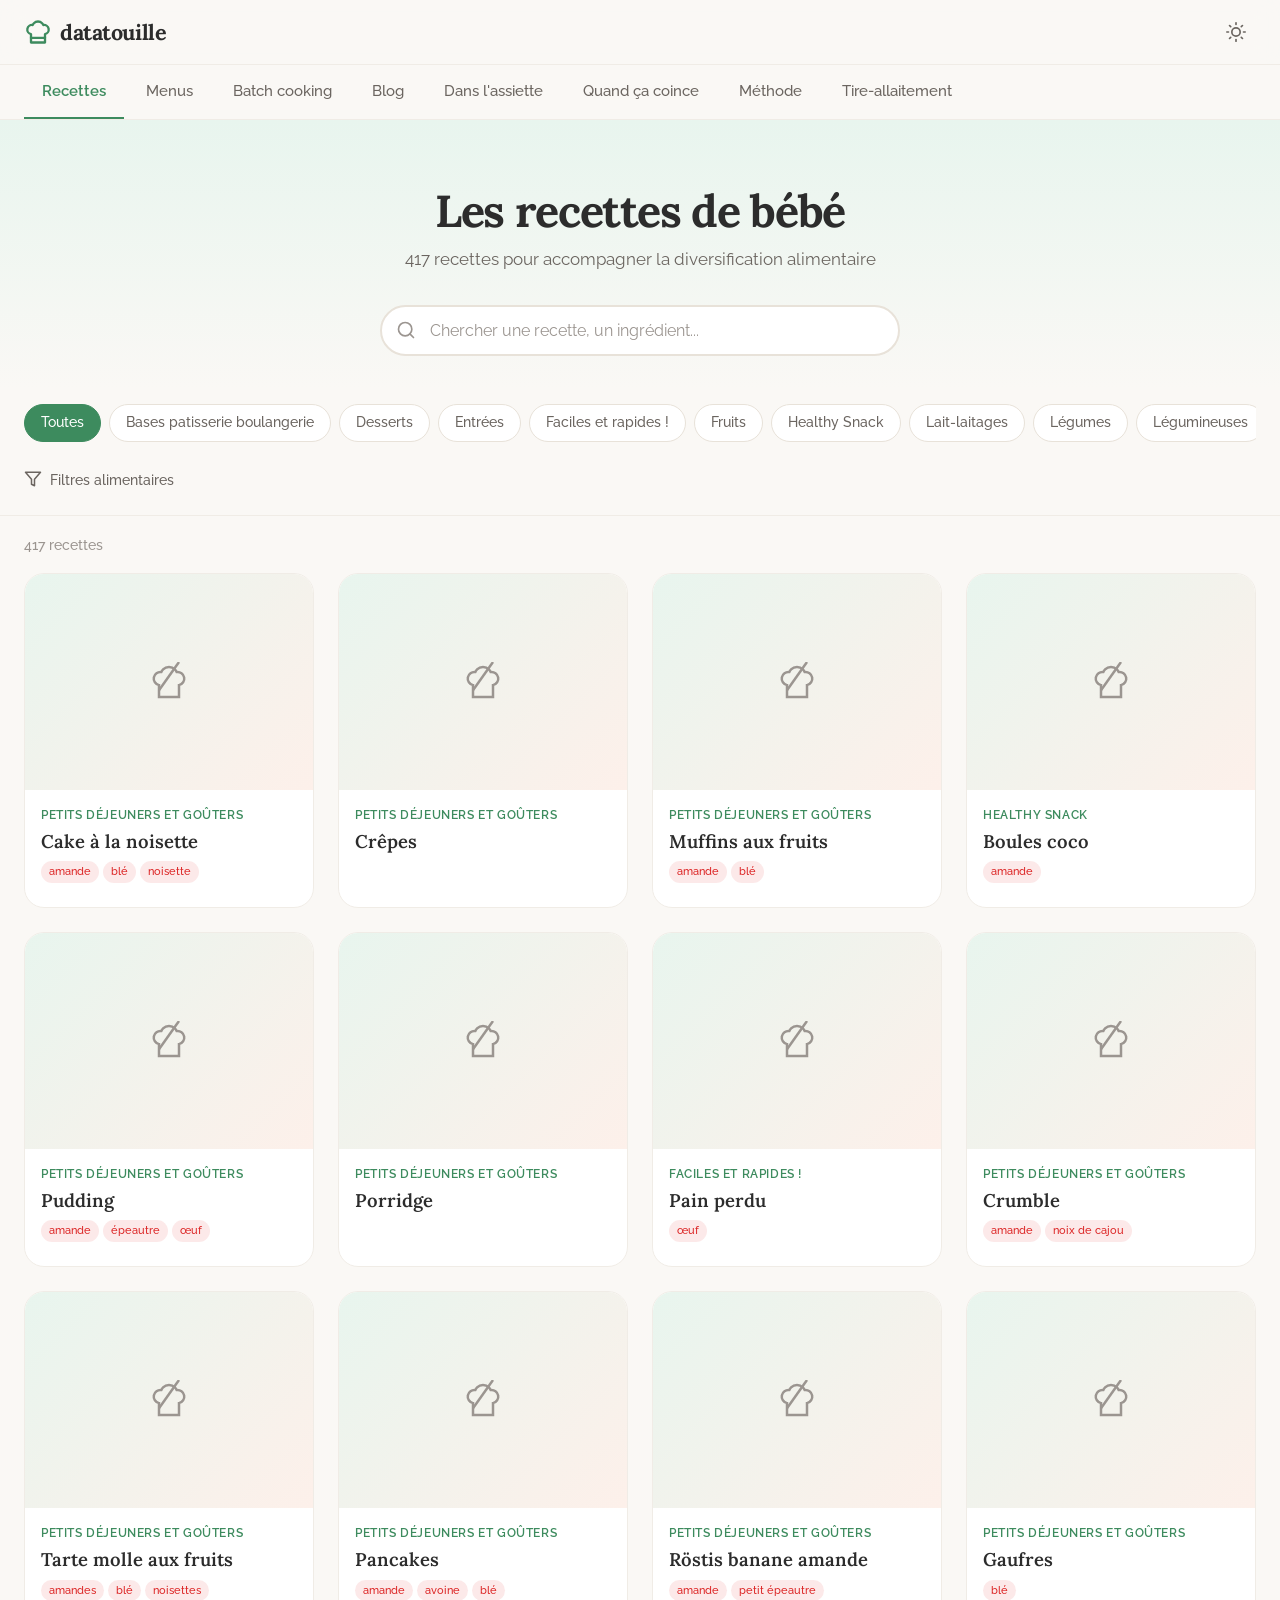
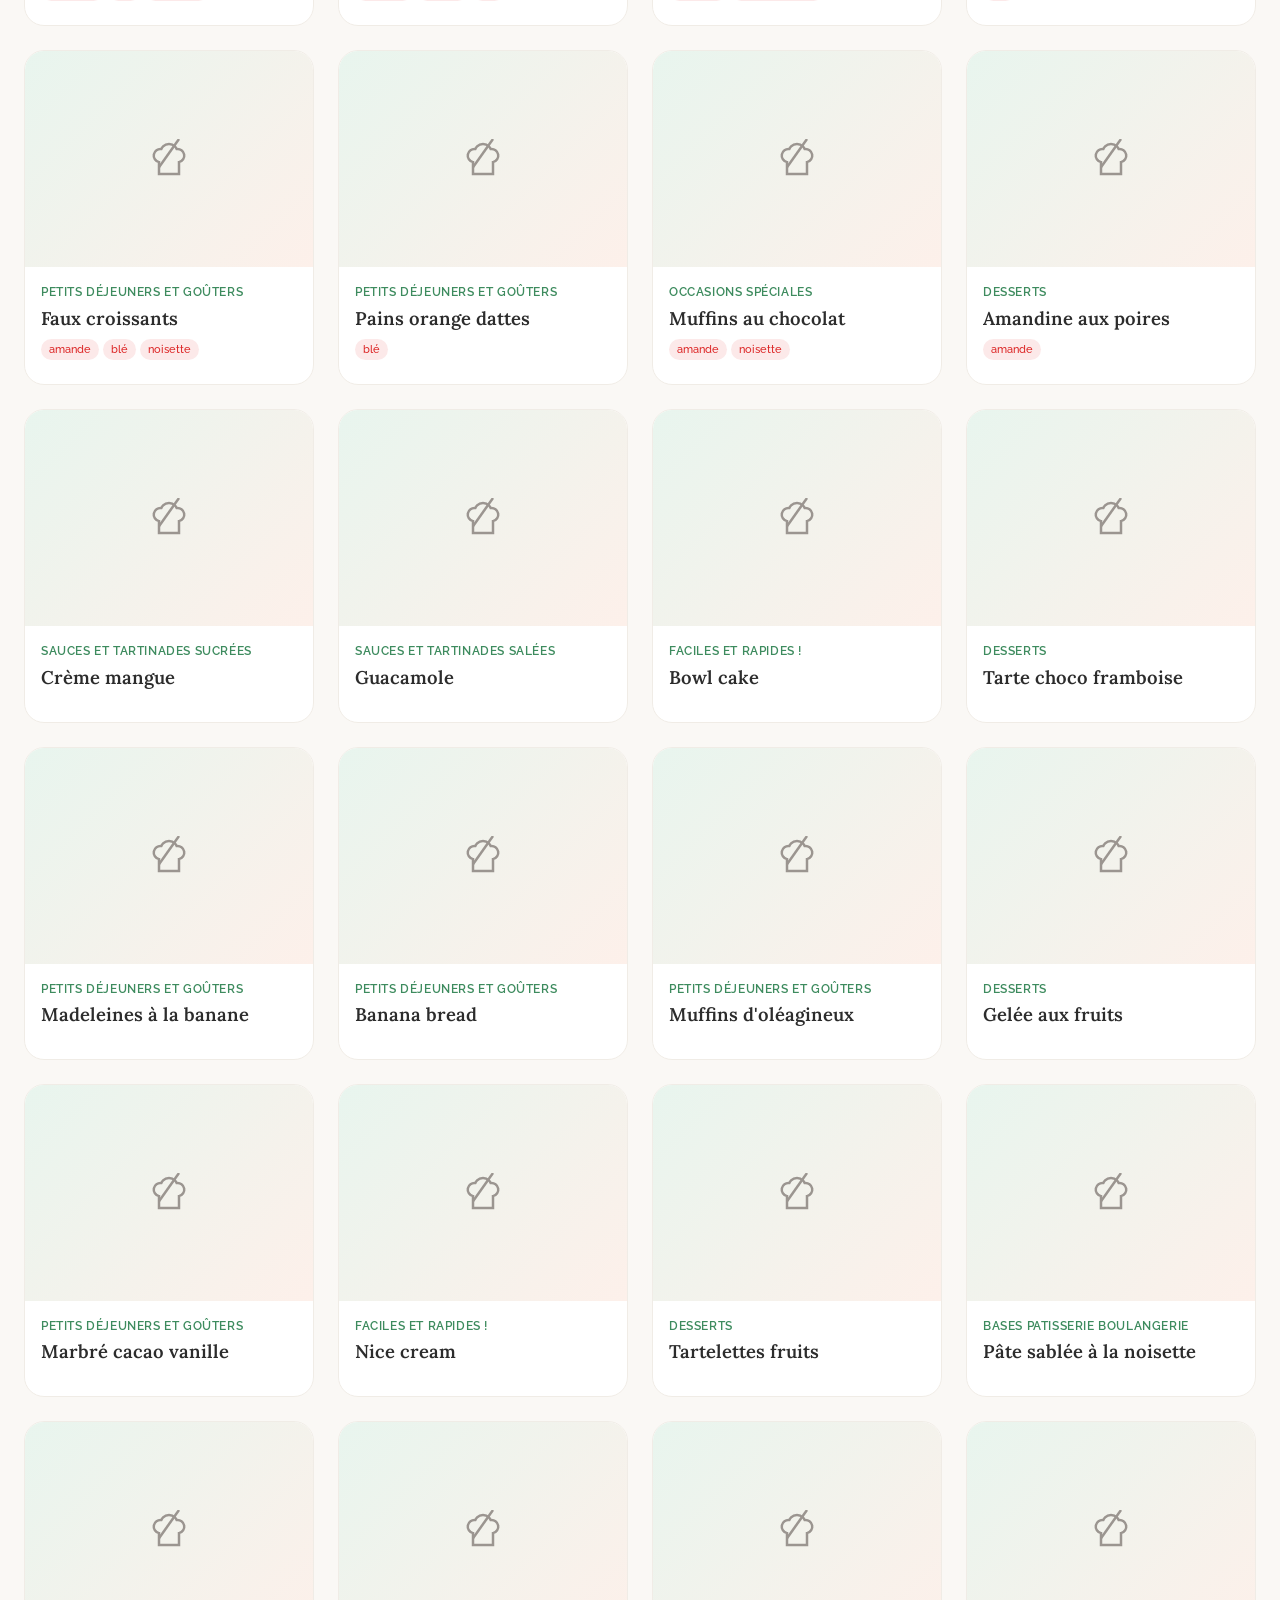
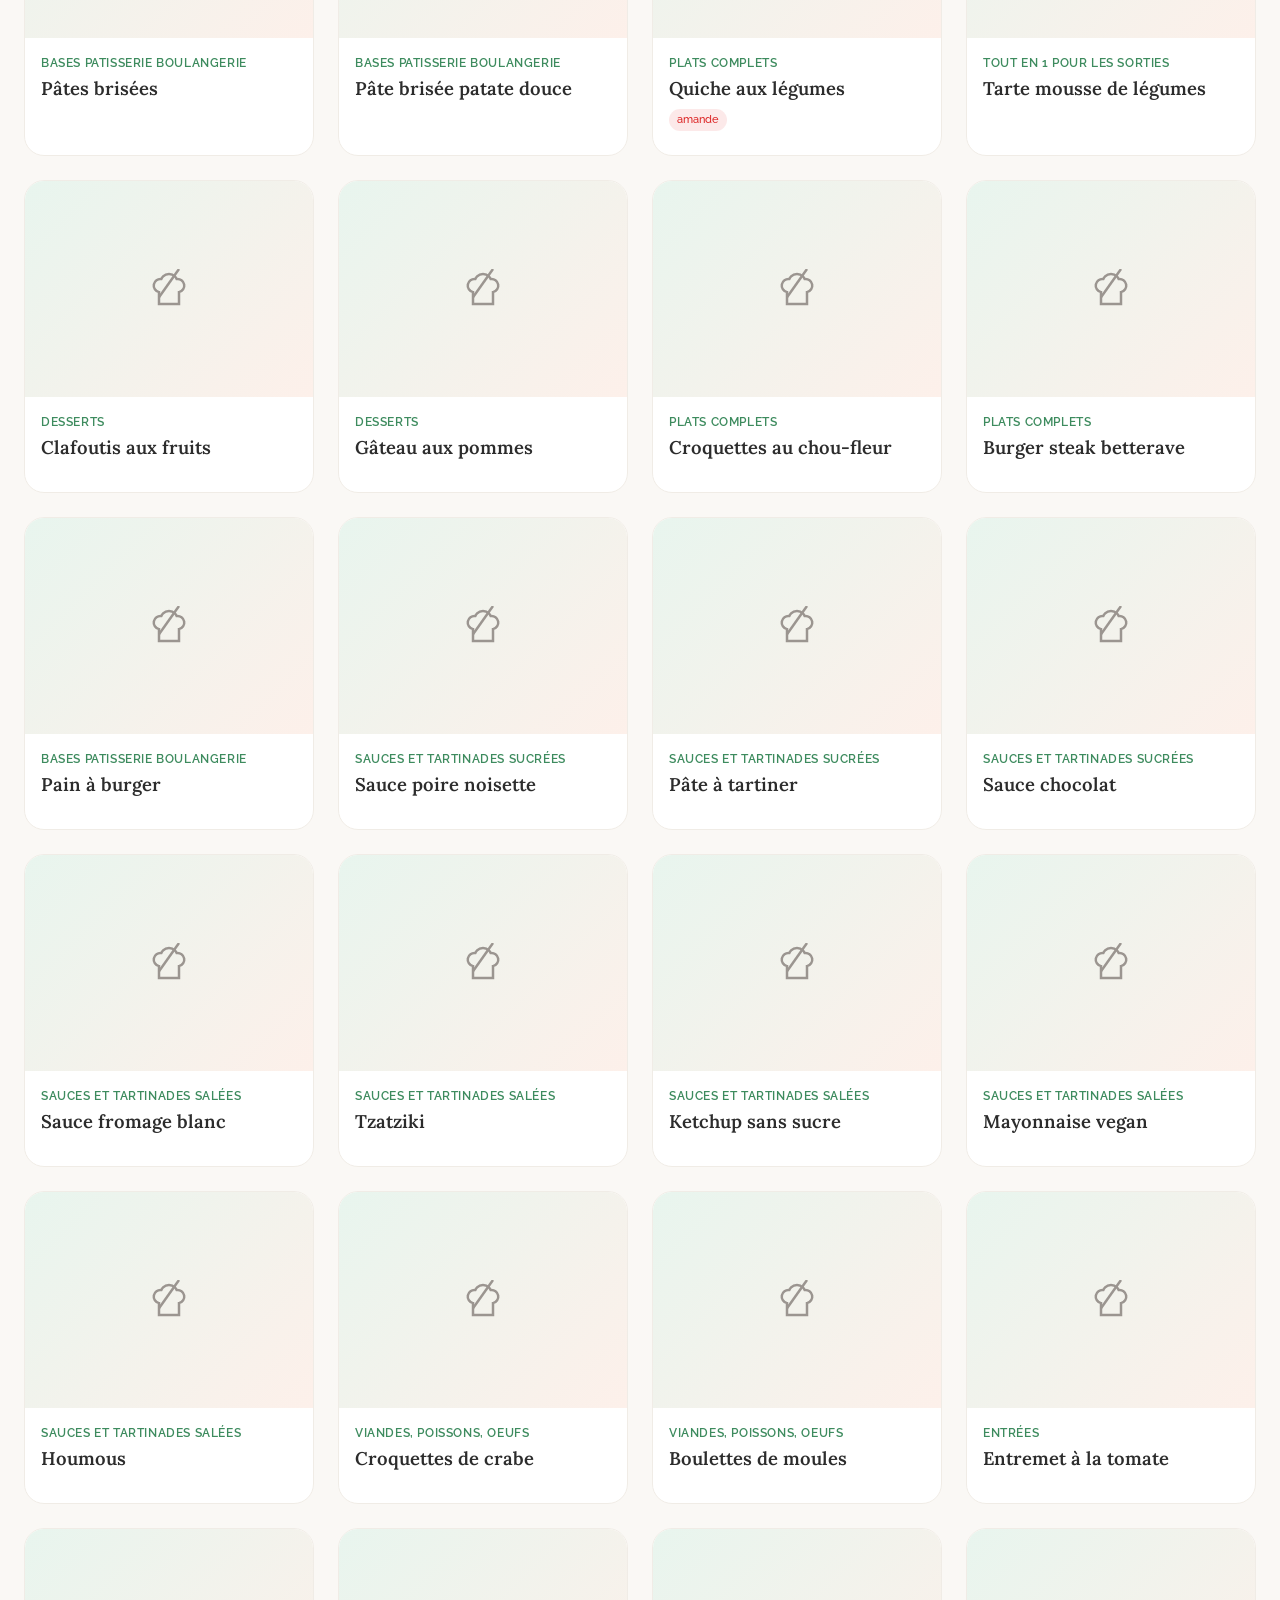
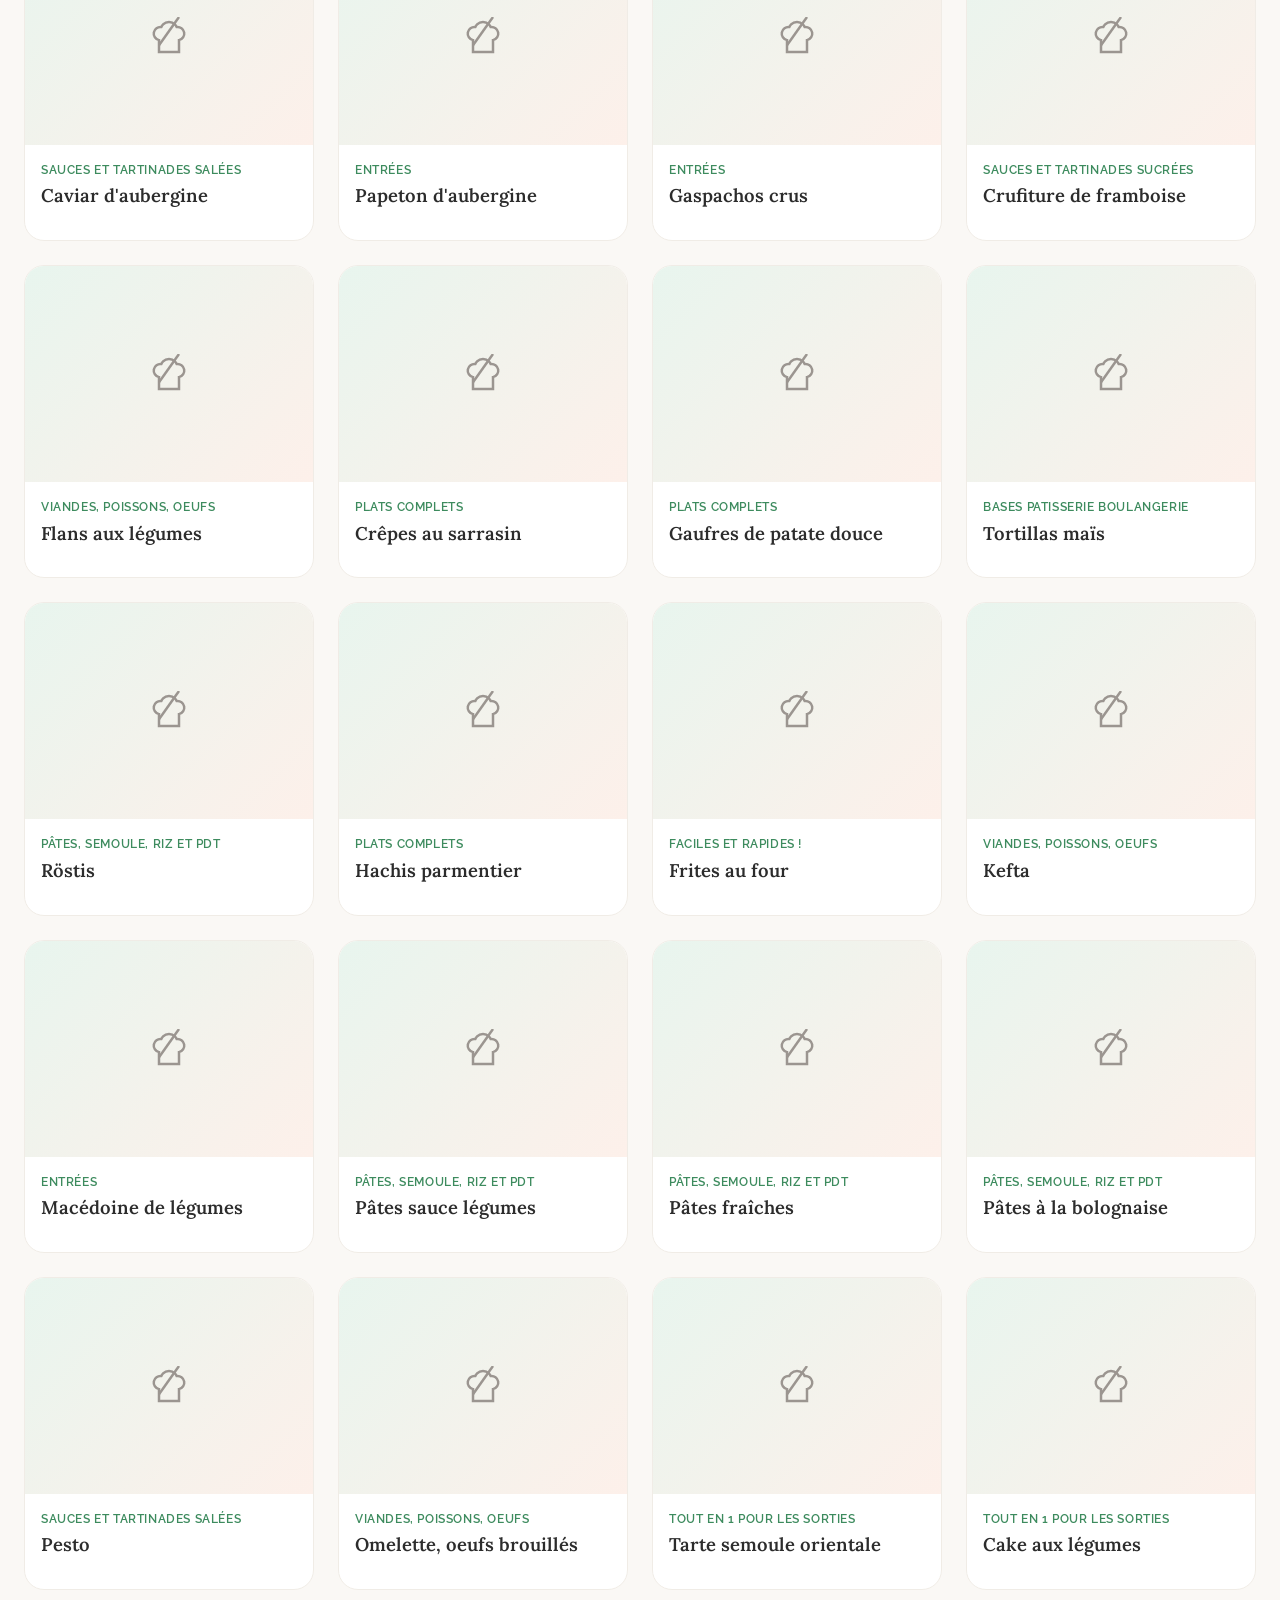
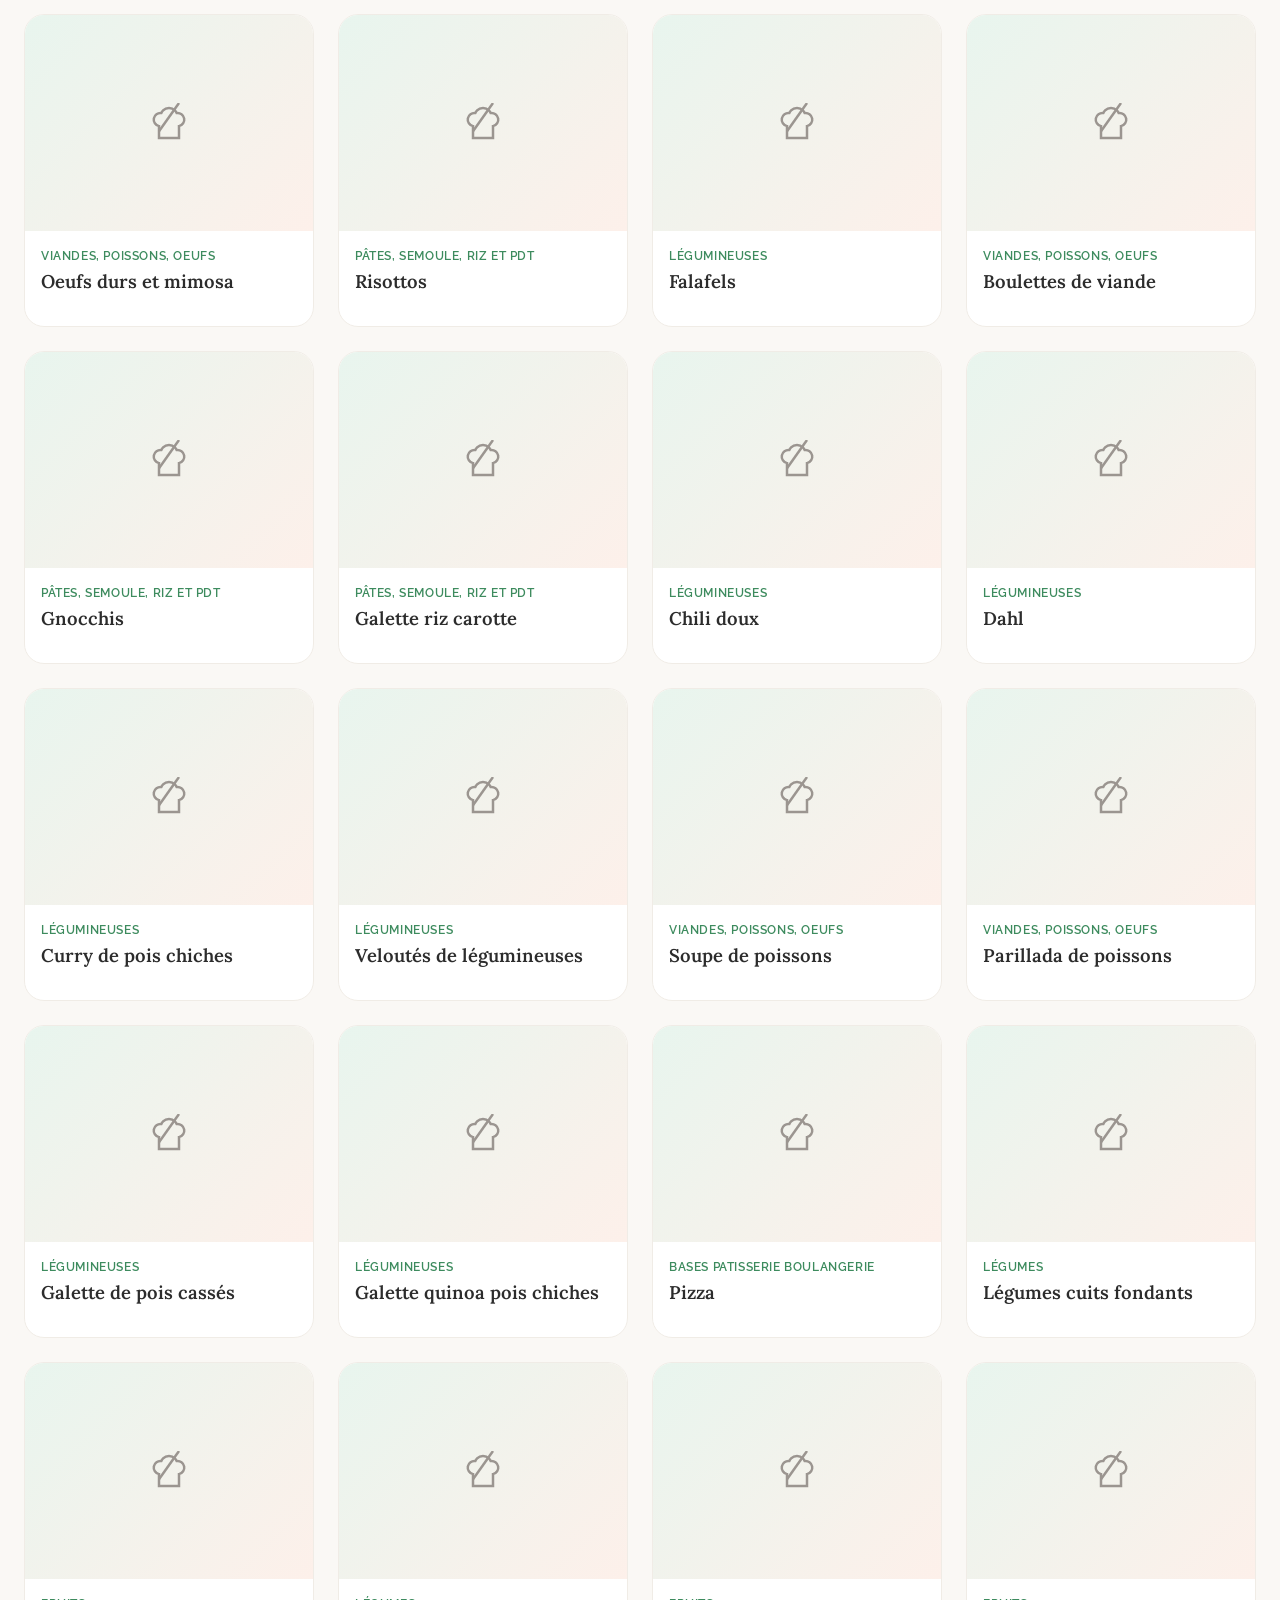
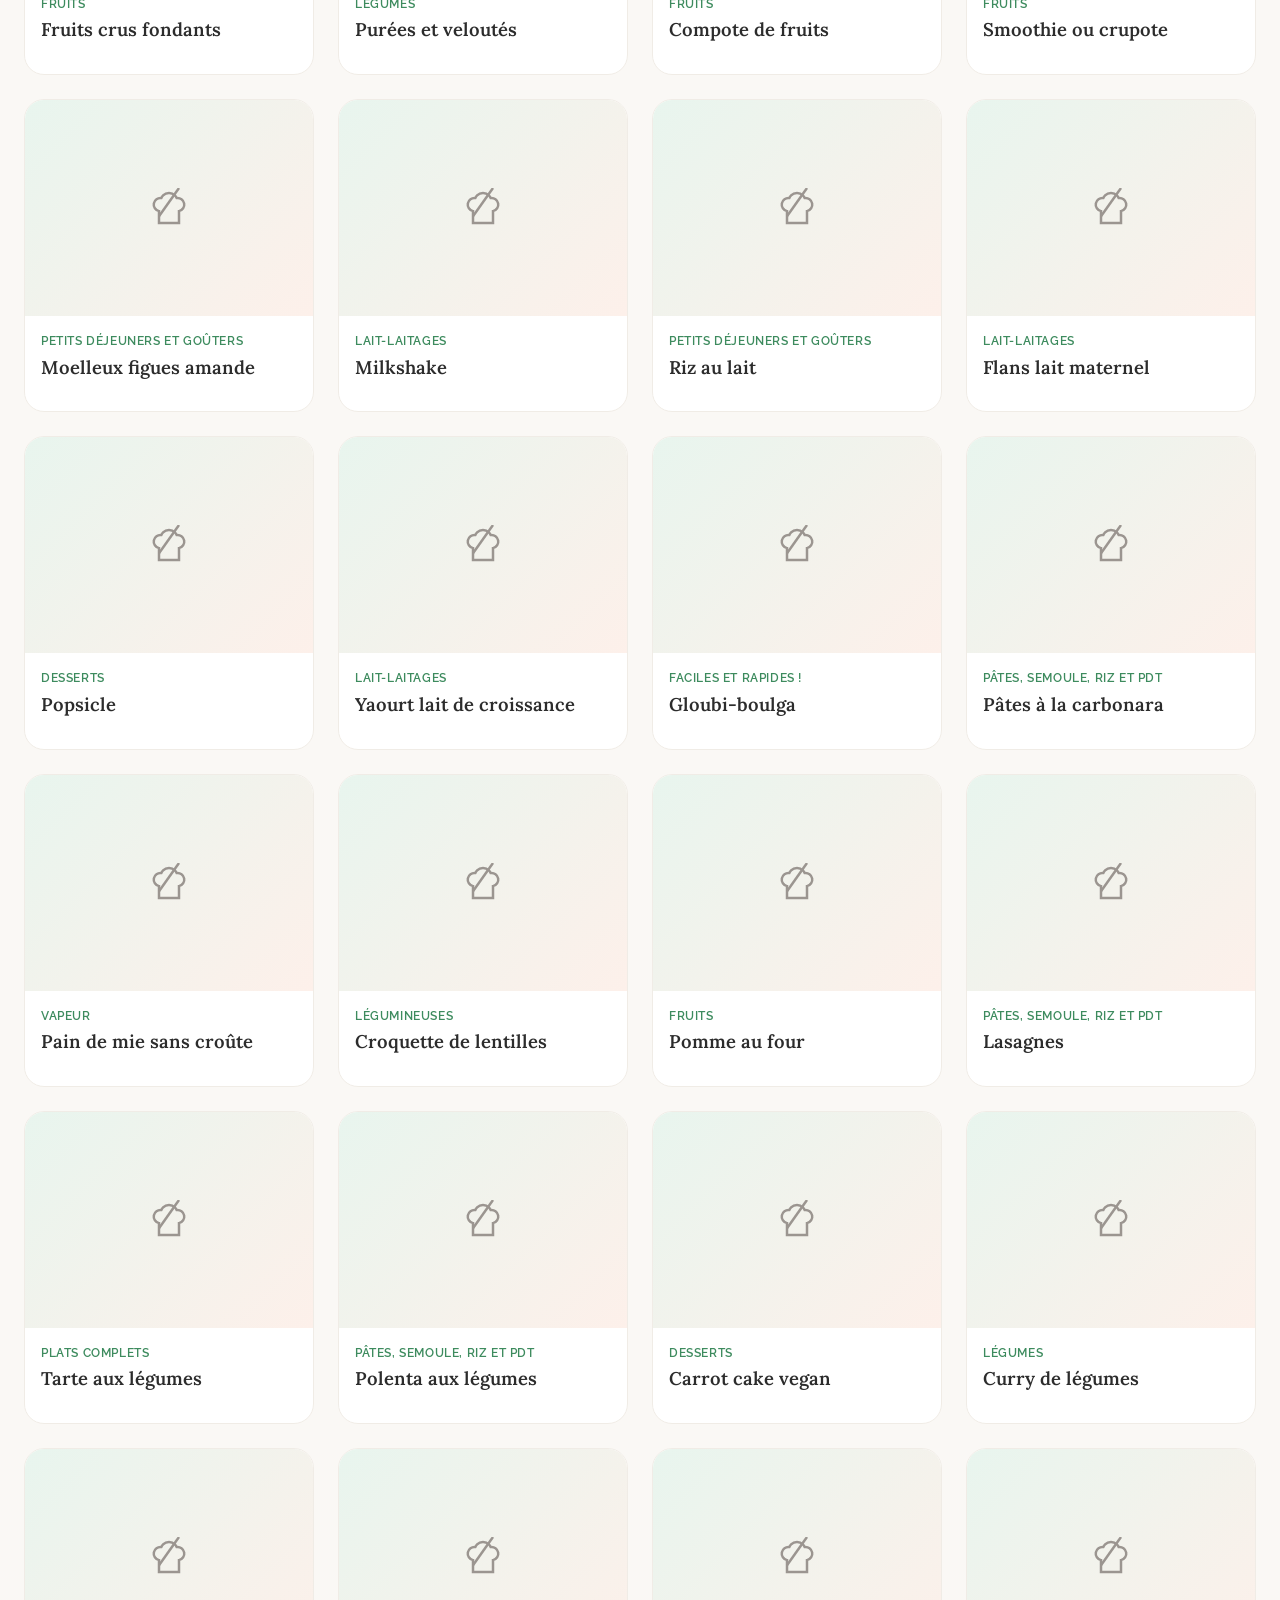
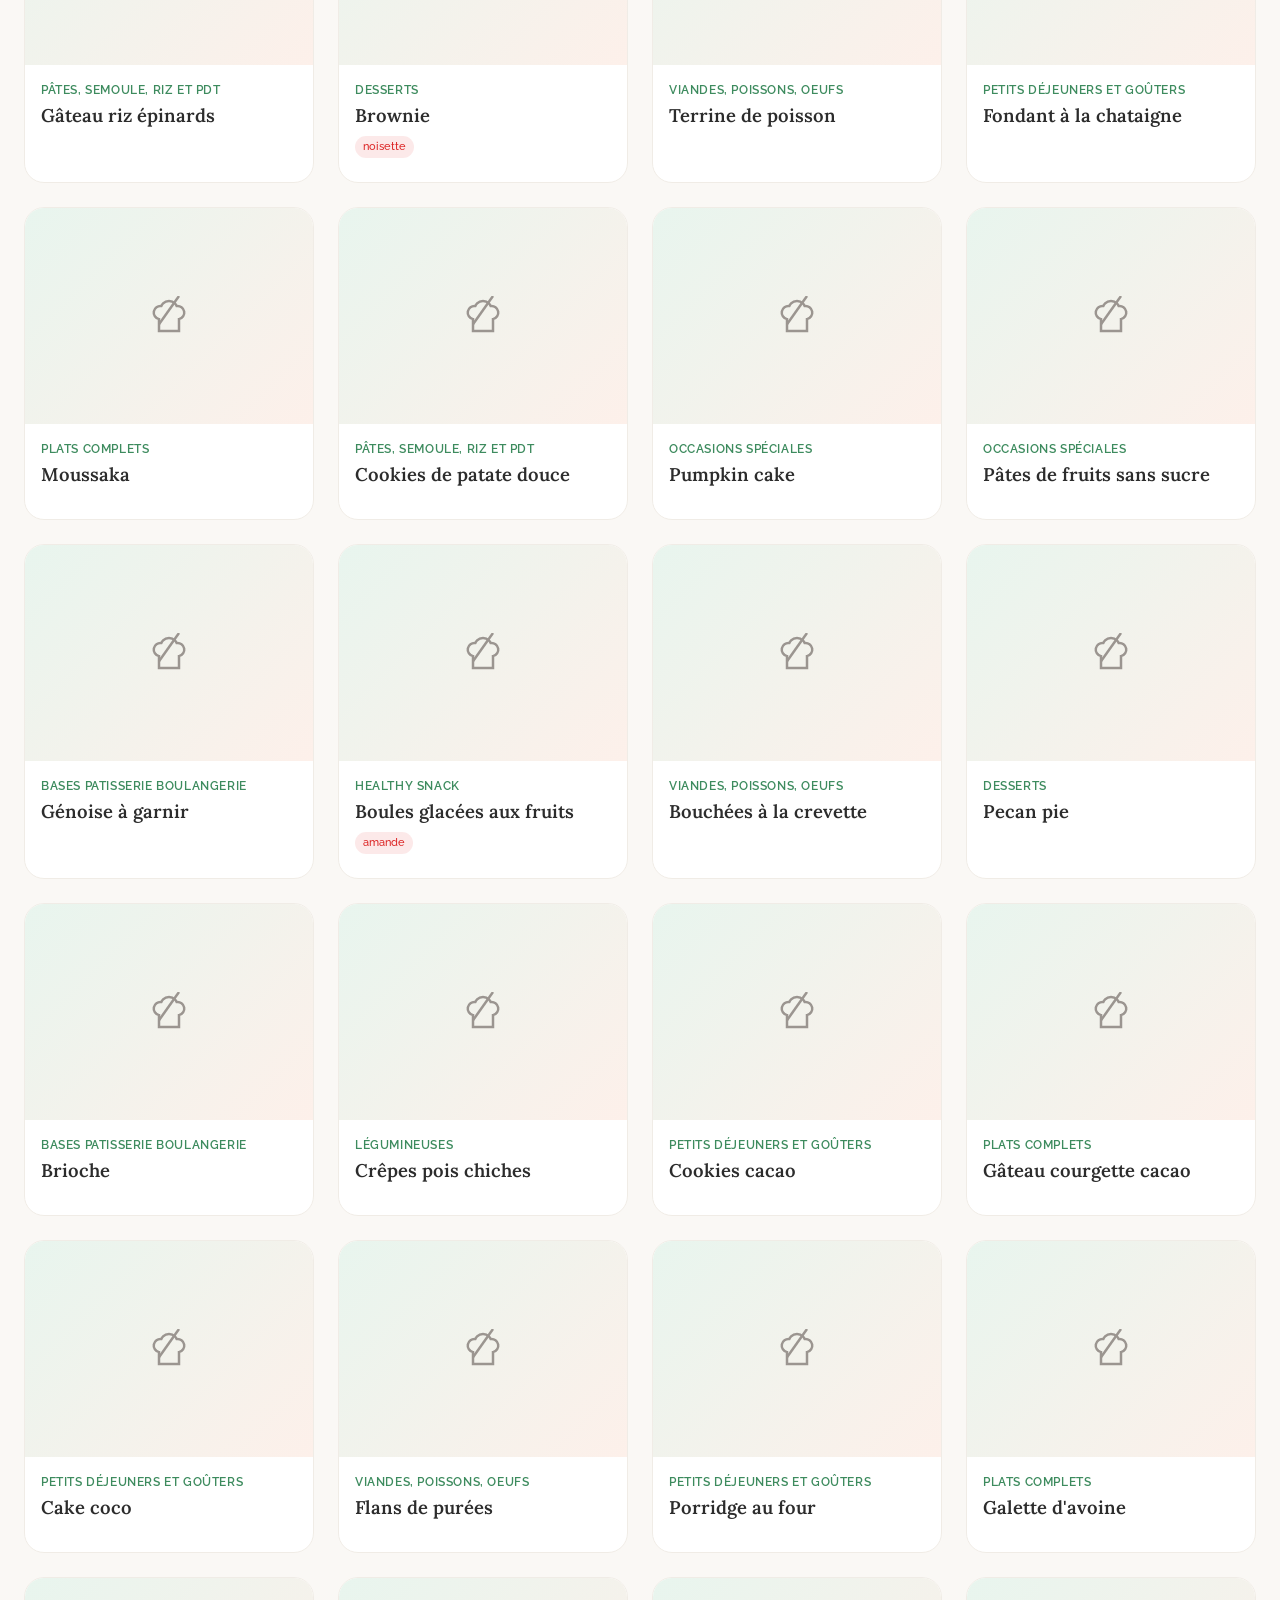
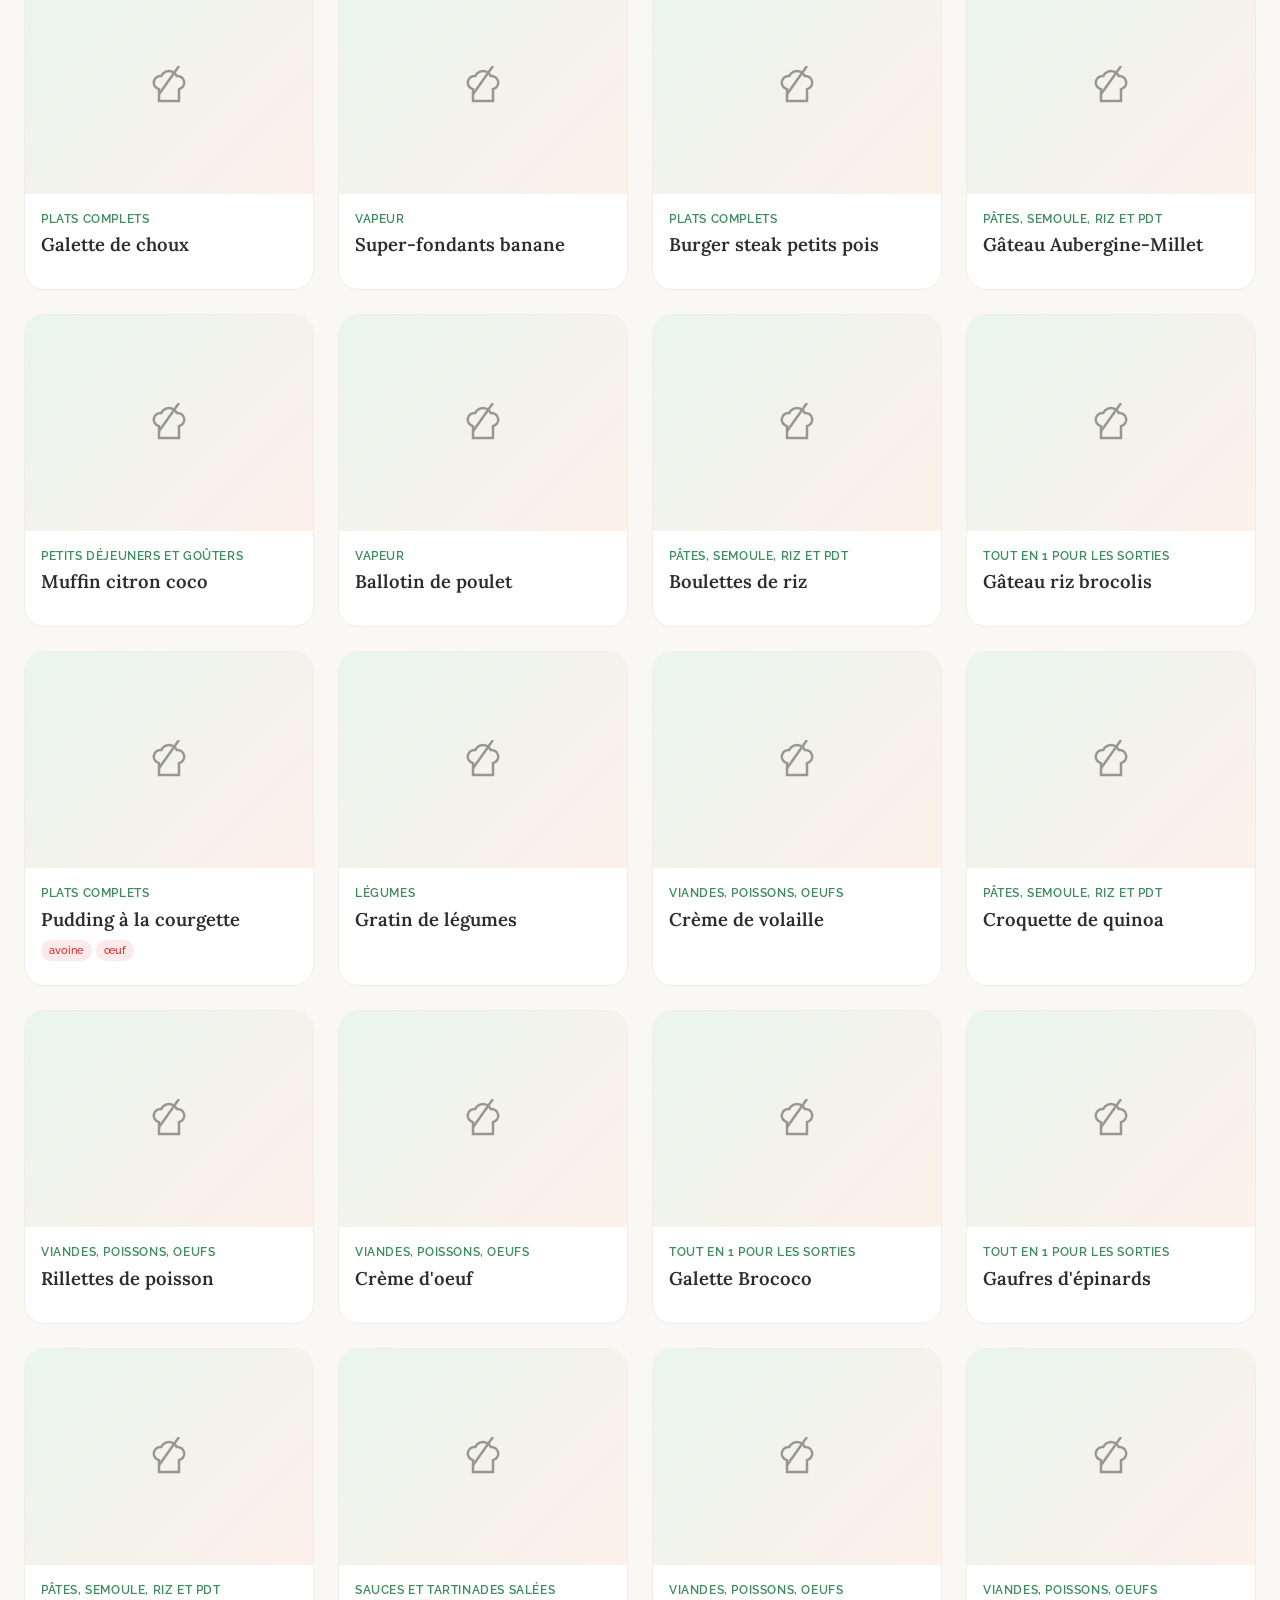
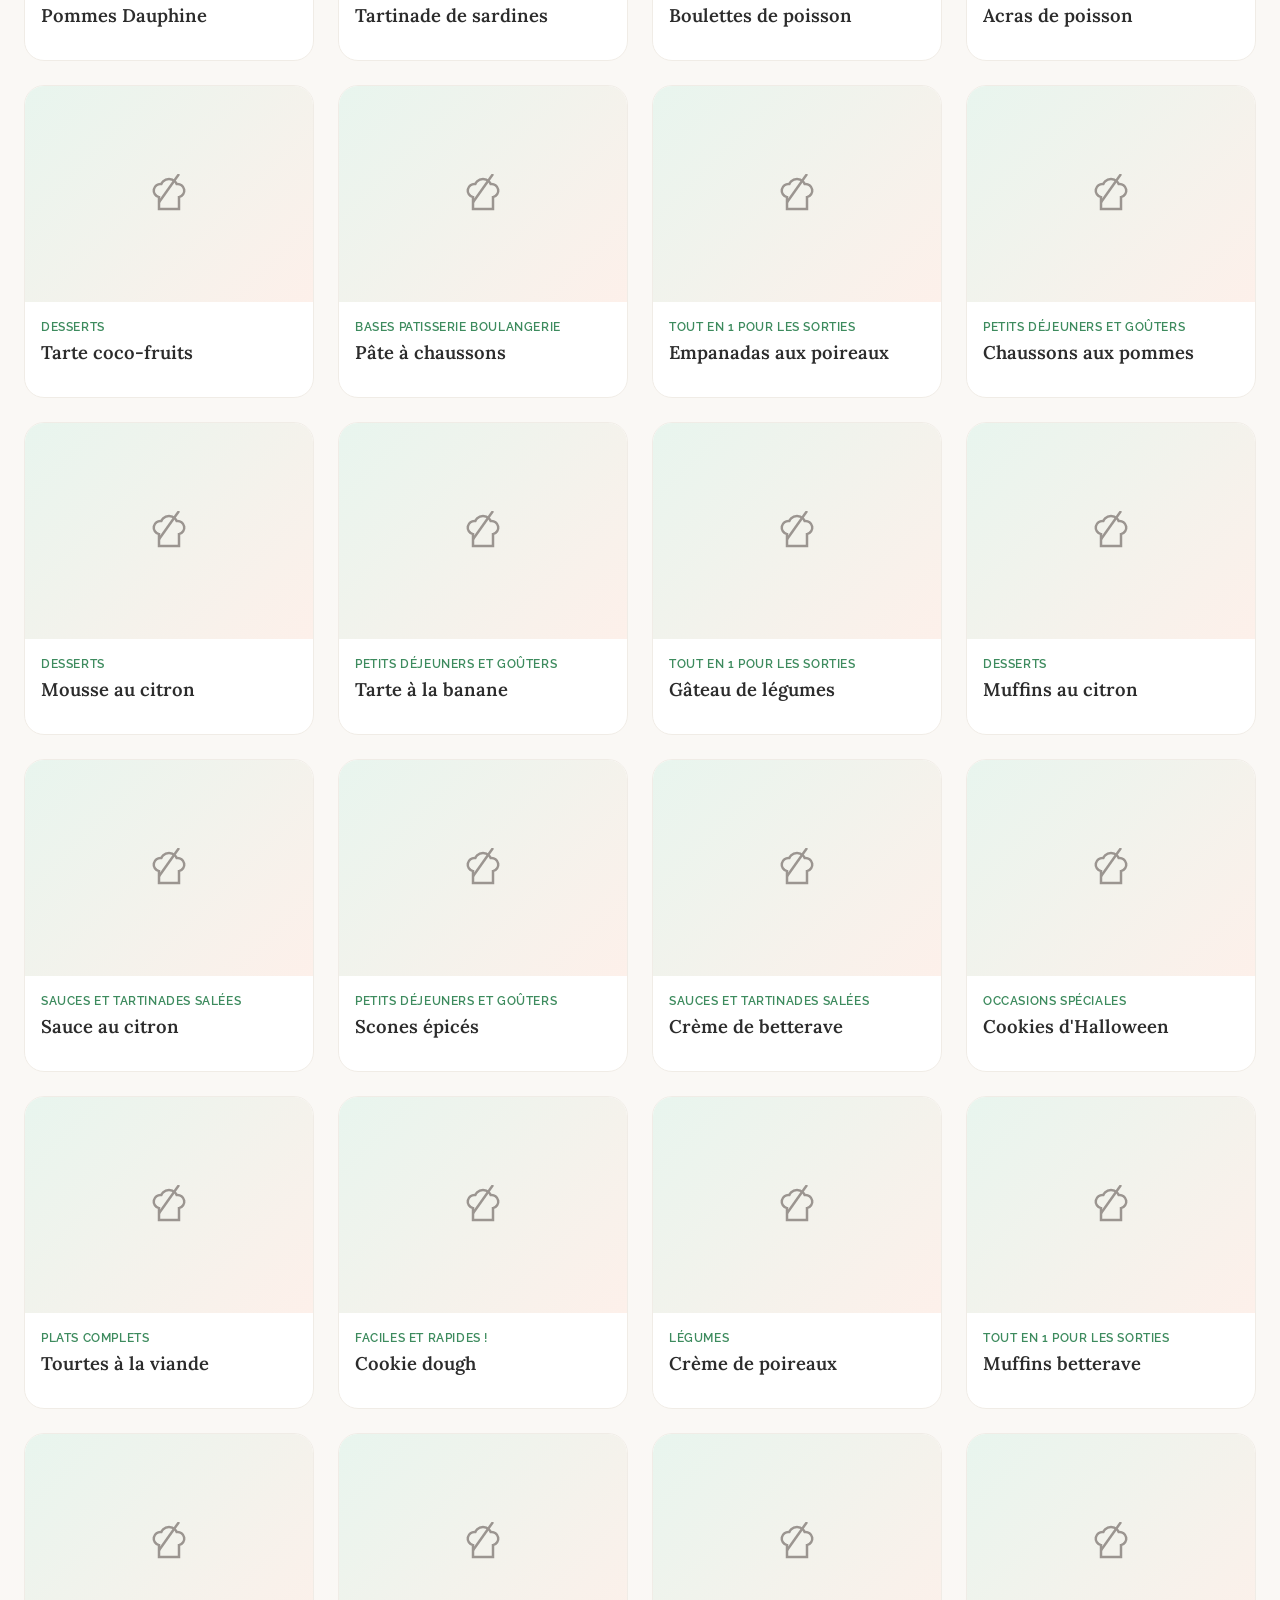
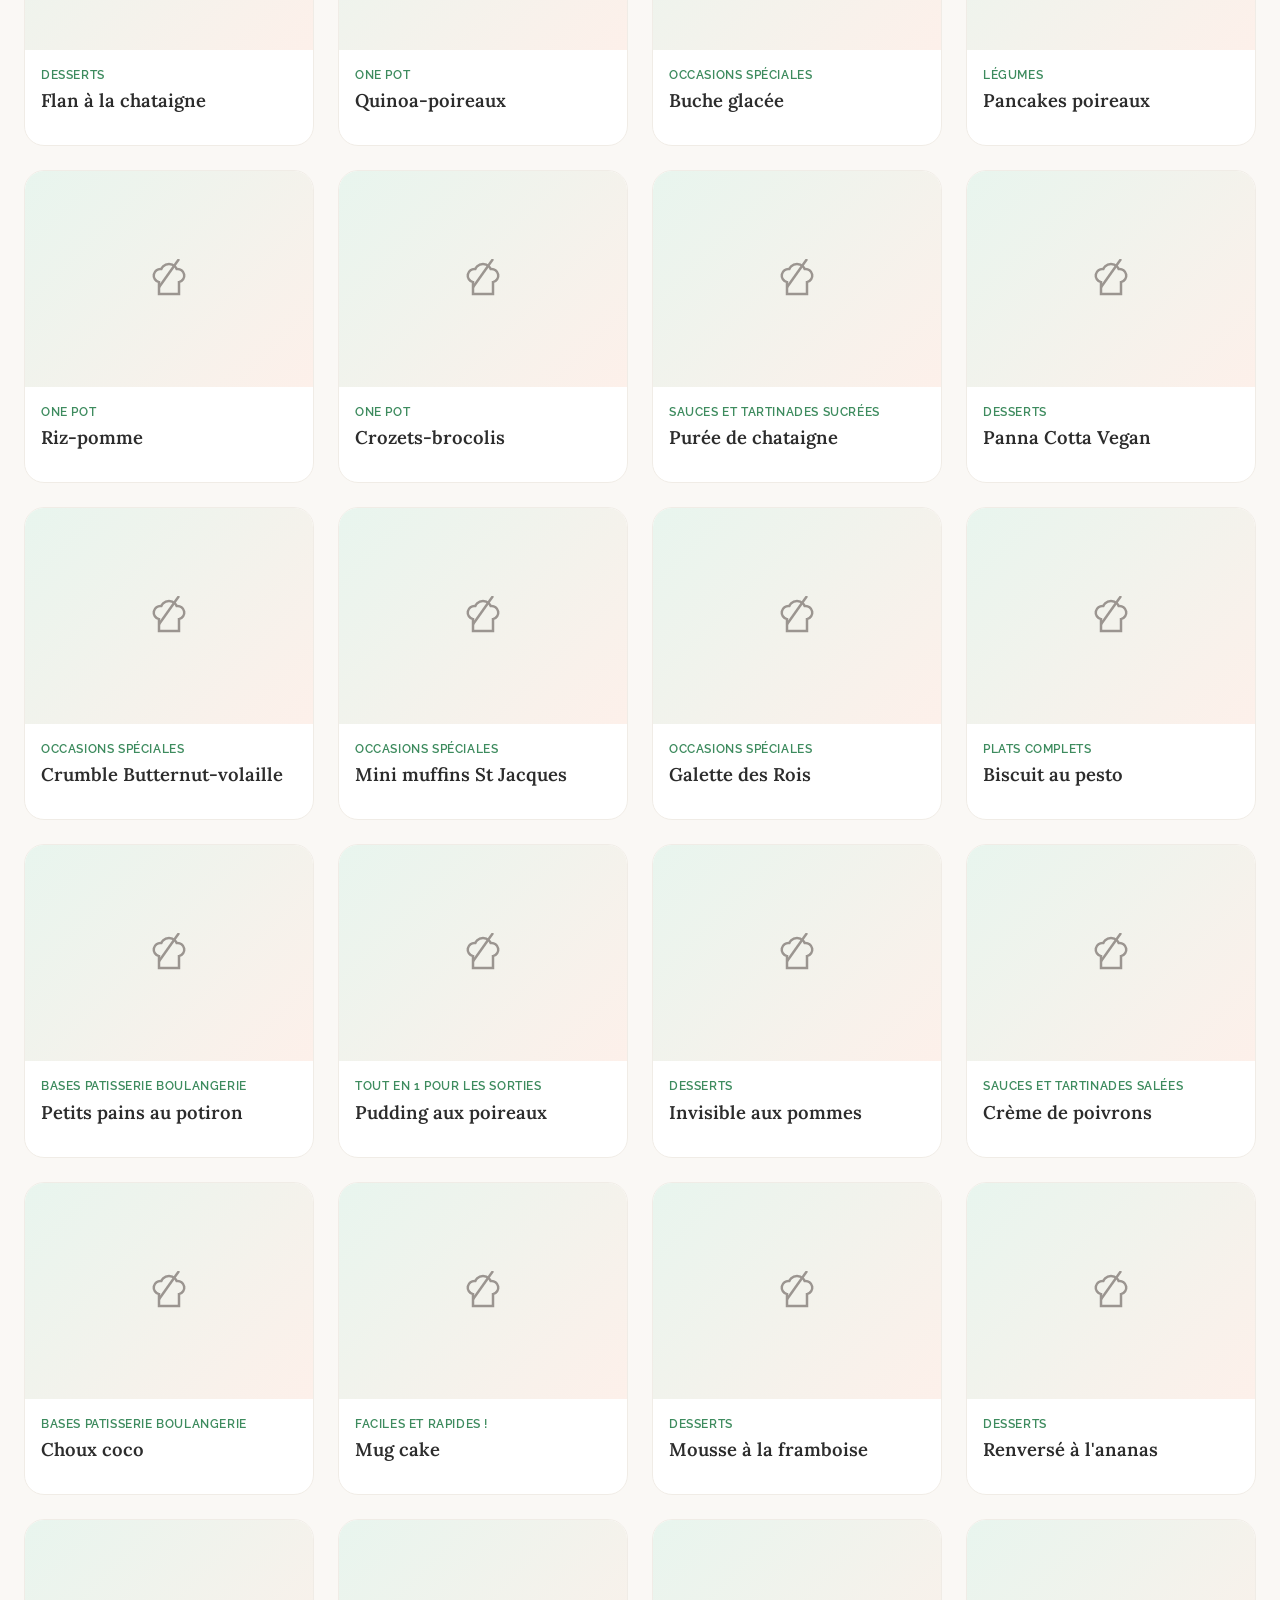
==== commit 8bab2fdf: "Add Bambin (1-6 ans) content: recipes, blog, batch cooking, sections Merge the new Bambin subscripti" ====
--- a/app/index.html
+++ b/app/index.html
@@ -45,7 +45,10 @@
     <div class="section-nav-inner">
       <button class="section-tab active" data-section="recipes" type="button">Recettes</button>
       <button class="section-tab" data-section="menus" type="button">Menus</button>
+      <button class="section-tab" data-section="batch" type="button">Batch cooking</button>
       <button class="section-tab" data-section="blog" type="button">Blog</button>
+      <button class="section-tab" data-section="assiette" type="button">Dans l'assiette</button>
+      <button class="section-tab" data-section="qcnmp" type="button">Quand ça coince</button>
       <button class="section-tab" data-section="method" type="button">Méthode</button>
       <button class="section-tab" data-section="tire" type="button">Tire-allaitement</button>
     </div>
@@ -132,6 +135,23 @@
       <div class="recipe-grid" id="blogGrid"></div>
     </div>
 
+    <!-- Batch cooking -->
+    <div class="section-view" id="view-batch" hidden>
+      <div id="batchGroups"></div>
+    </div>
+
+    <!-- Dans l'assiette -->
+    <div class="section-view doc-view" id="view-assiette" hidden>
+      <aside class="doc-toc" id="assietteToc"></aside>
+      <article class="doc-body" id="assietteBody"></article>
+    </div>
+
+    <!-- Quand ça coince -->
+    <div class="section-view doc-view" id="view-qcnmp" hidden>
+      <aside class="doc-toc" id="qcnmpToc"></aside>
+      <article class="doc-body" id="qcnmpBody"></article>
+    </div>
+
     <!-- Méthode de diversification -->
     <div class="section-view doc-view" id="view-method" hidden>
       <aside class="doc-toc" id="methodToc"></aside>
--- a/app/style.css
+++ b/app/style.css
@@ -1507,3 +1507,28 @@
   }
 }
 
+
+/* ── Batch cooking + two-level document sections (bambin) ───── */
+.batch-month-title {
+  font-family: var(--f-heading);
+  font-size: 1.5rem;
+  font-weight: 700;
+  color: var(--c-primary-dark);
+  margin: var(--space-xl) 0 var(--space-lg);
+  padding-bottom: var(--space-sm);
+  border-bottom: 2px solid var(--c-primary-light);
+}
+.batch-month-title:first-child { margin-top: 0; }
+
+/* Expert-viewpoint group headers (level 1) vs sub-sections (level 2) */
+.doc-toc-l2 a { padding-left: 22px; font-size: 0.8rem; }
+.doc-toc-l1 a {
+  font-weight: 700;
+  color: var(--c-primary-dark);
+  margin-top: var(--space-sm);
+}
+.doc-section-l1 .doc-section-title {
+  font-size: 1.9rem;
+  color: var(--c-primary);
+  border-bottom-width: 3px;
+}
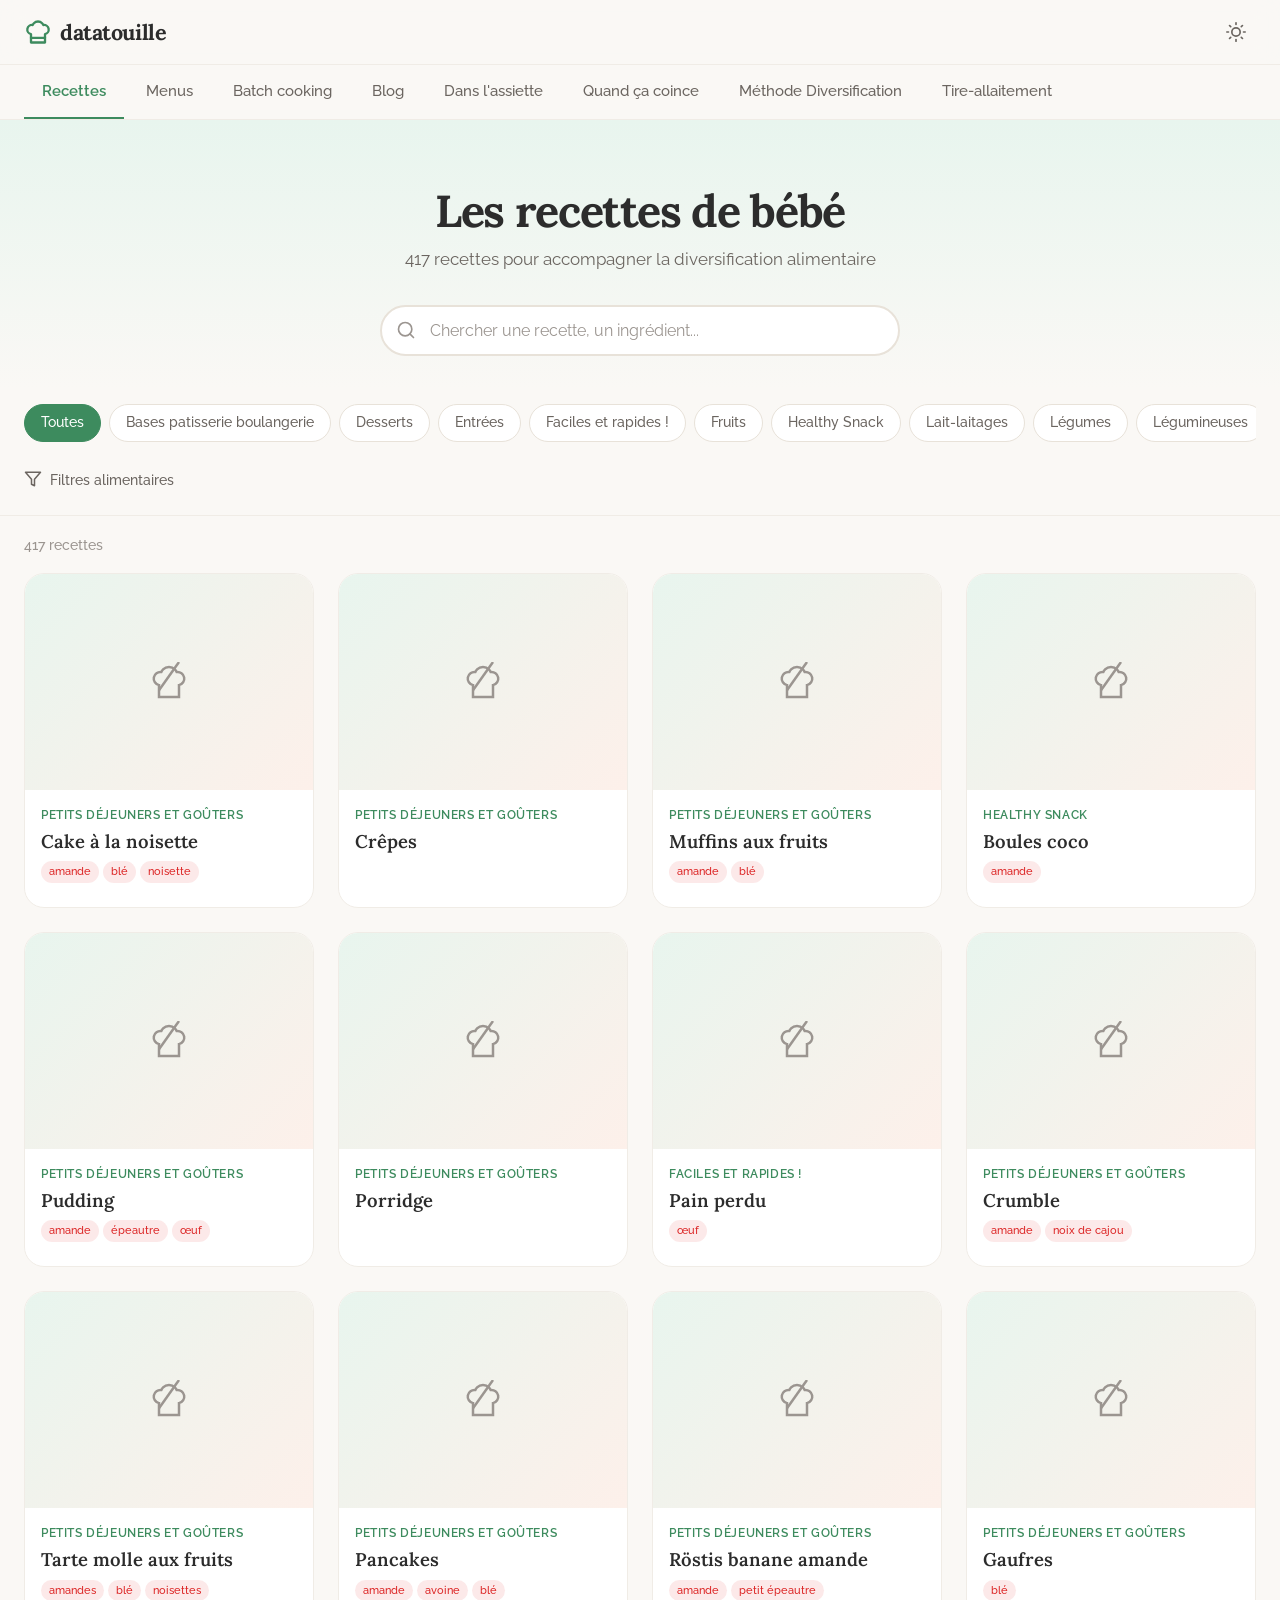
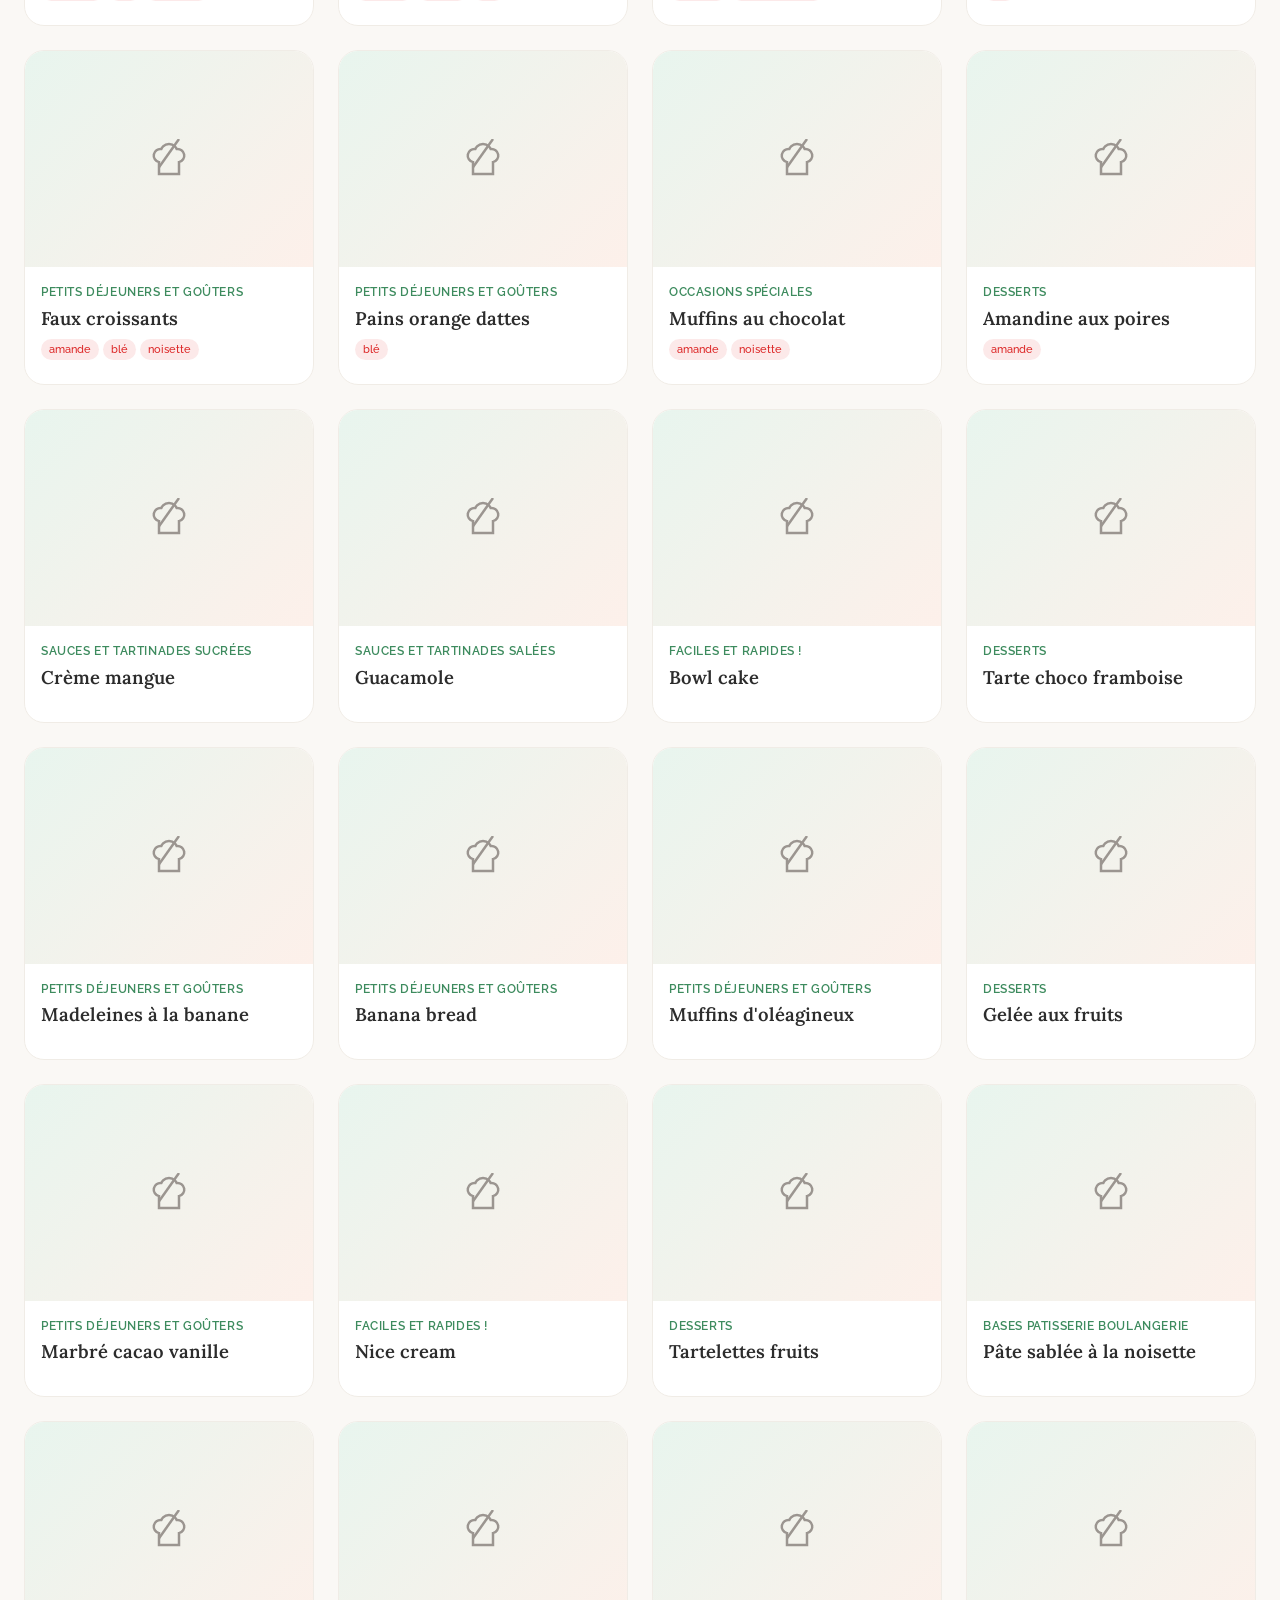
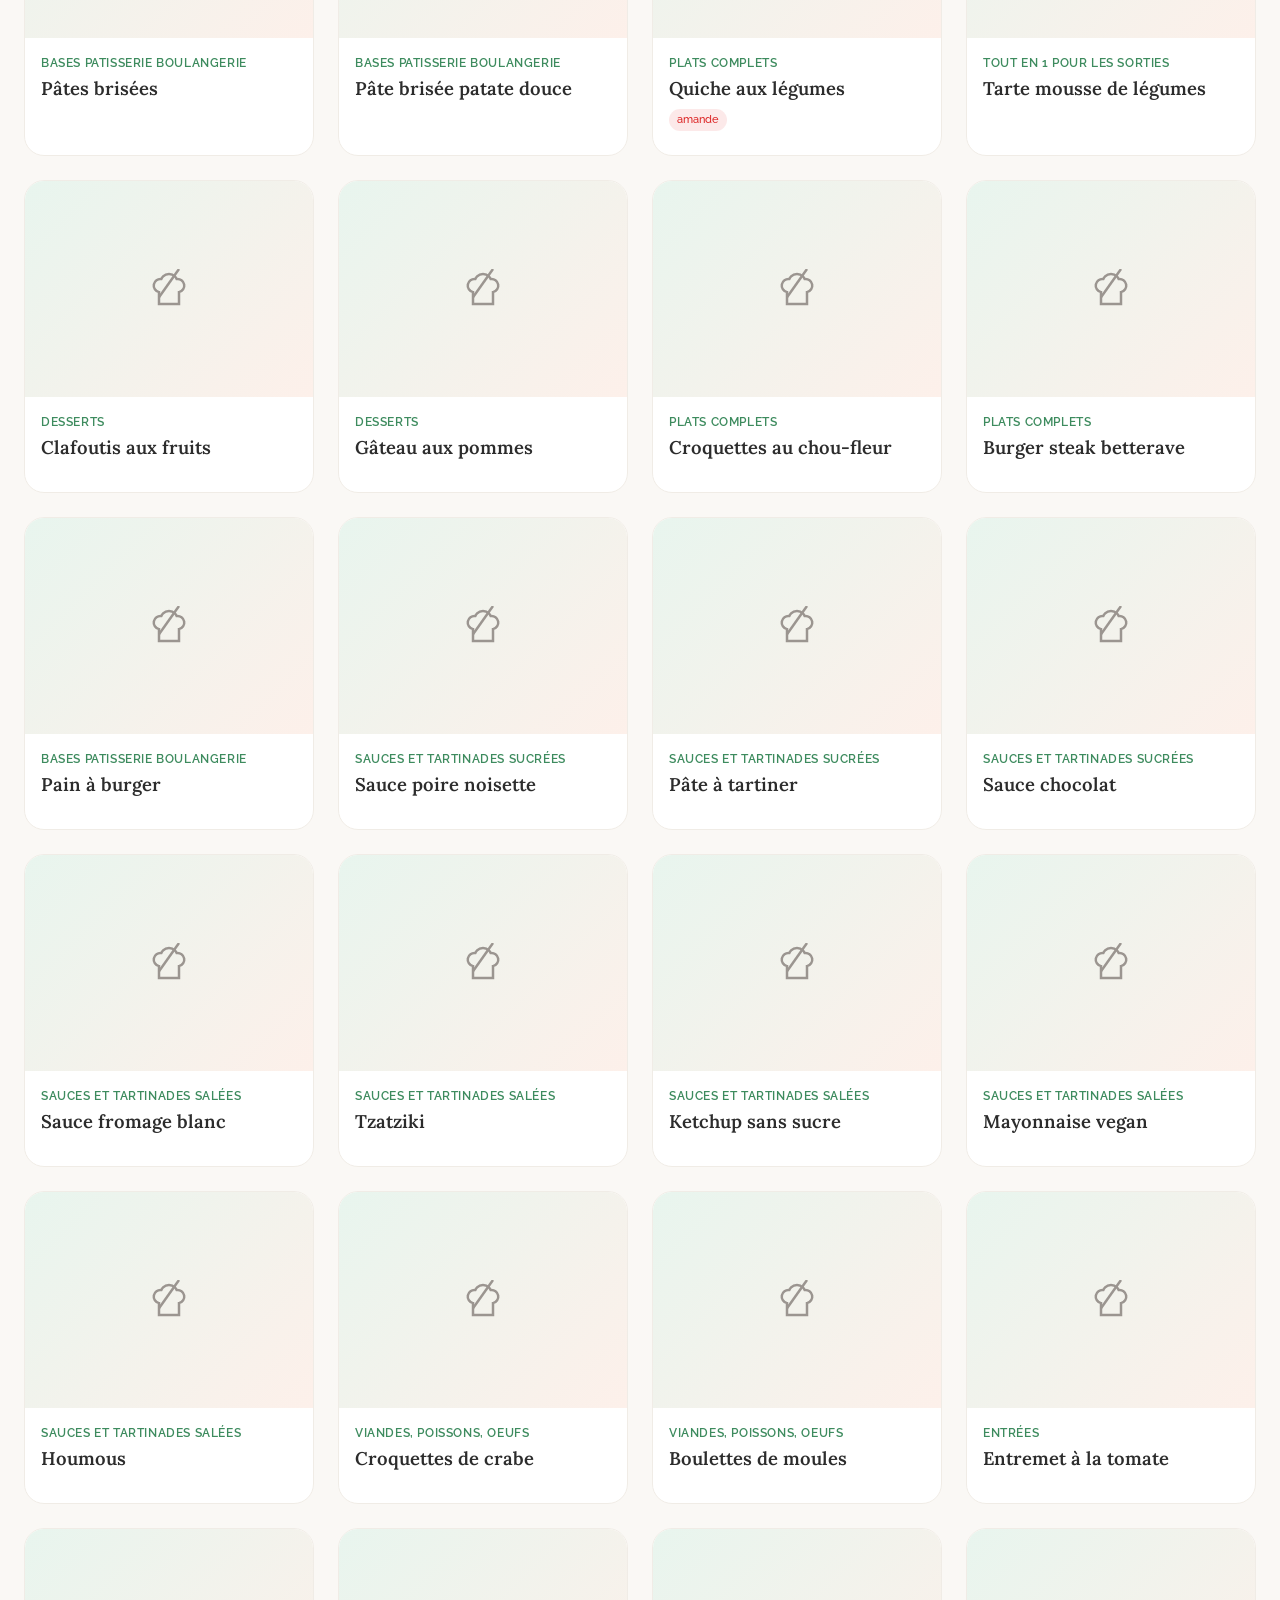
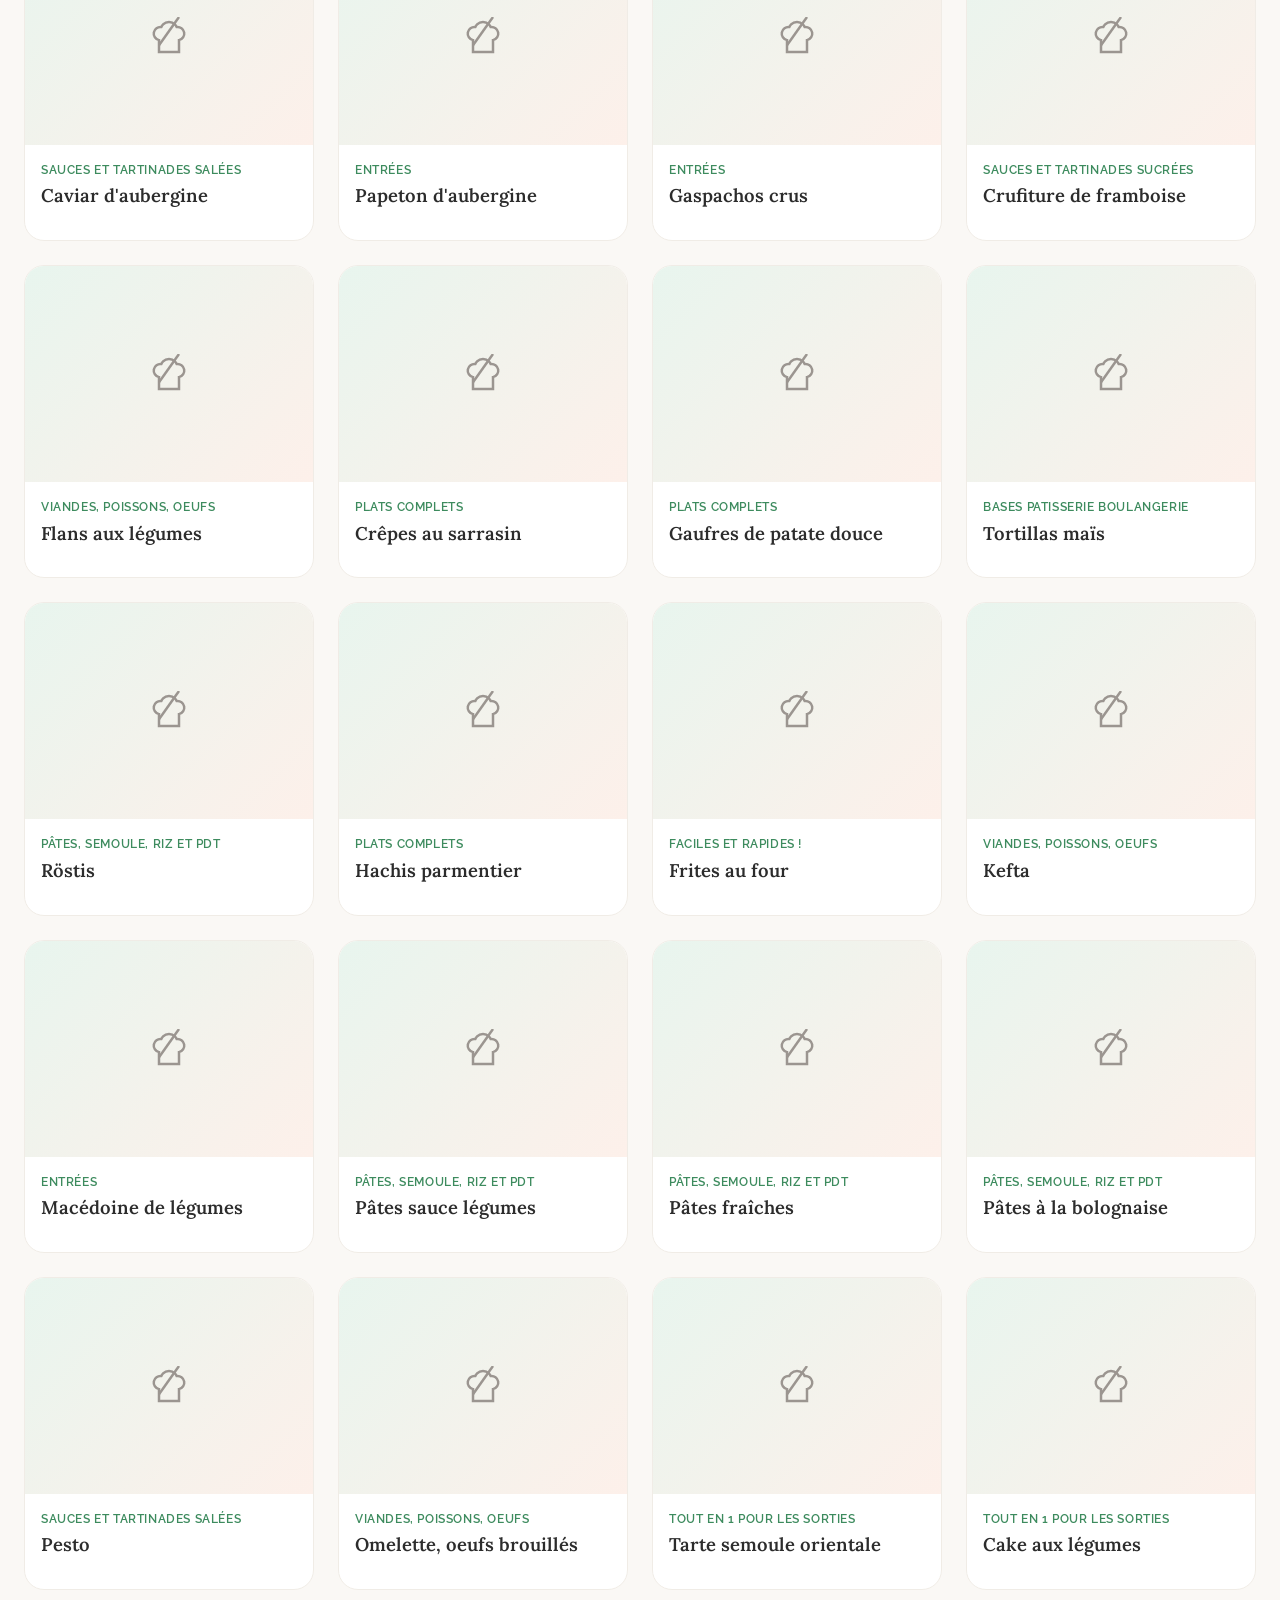
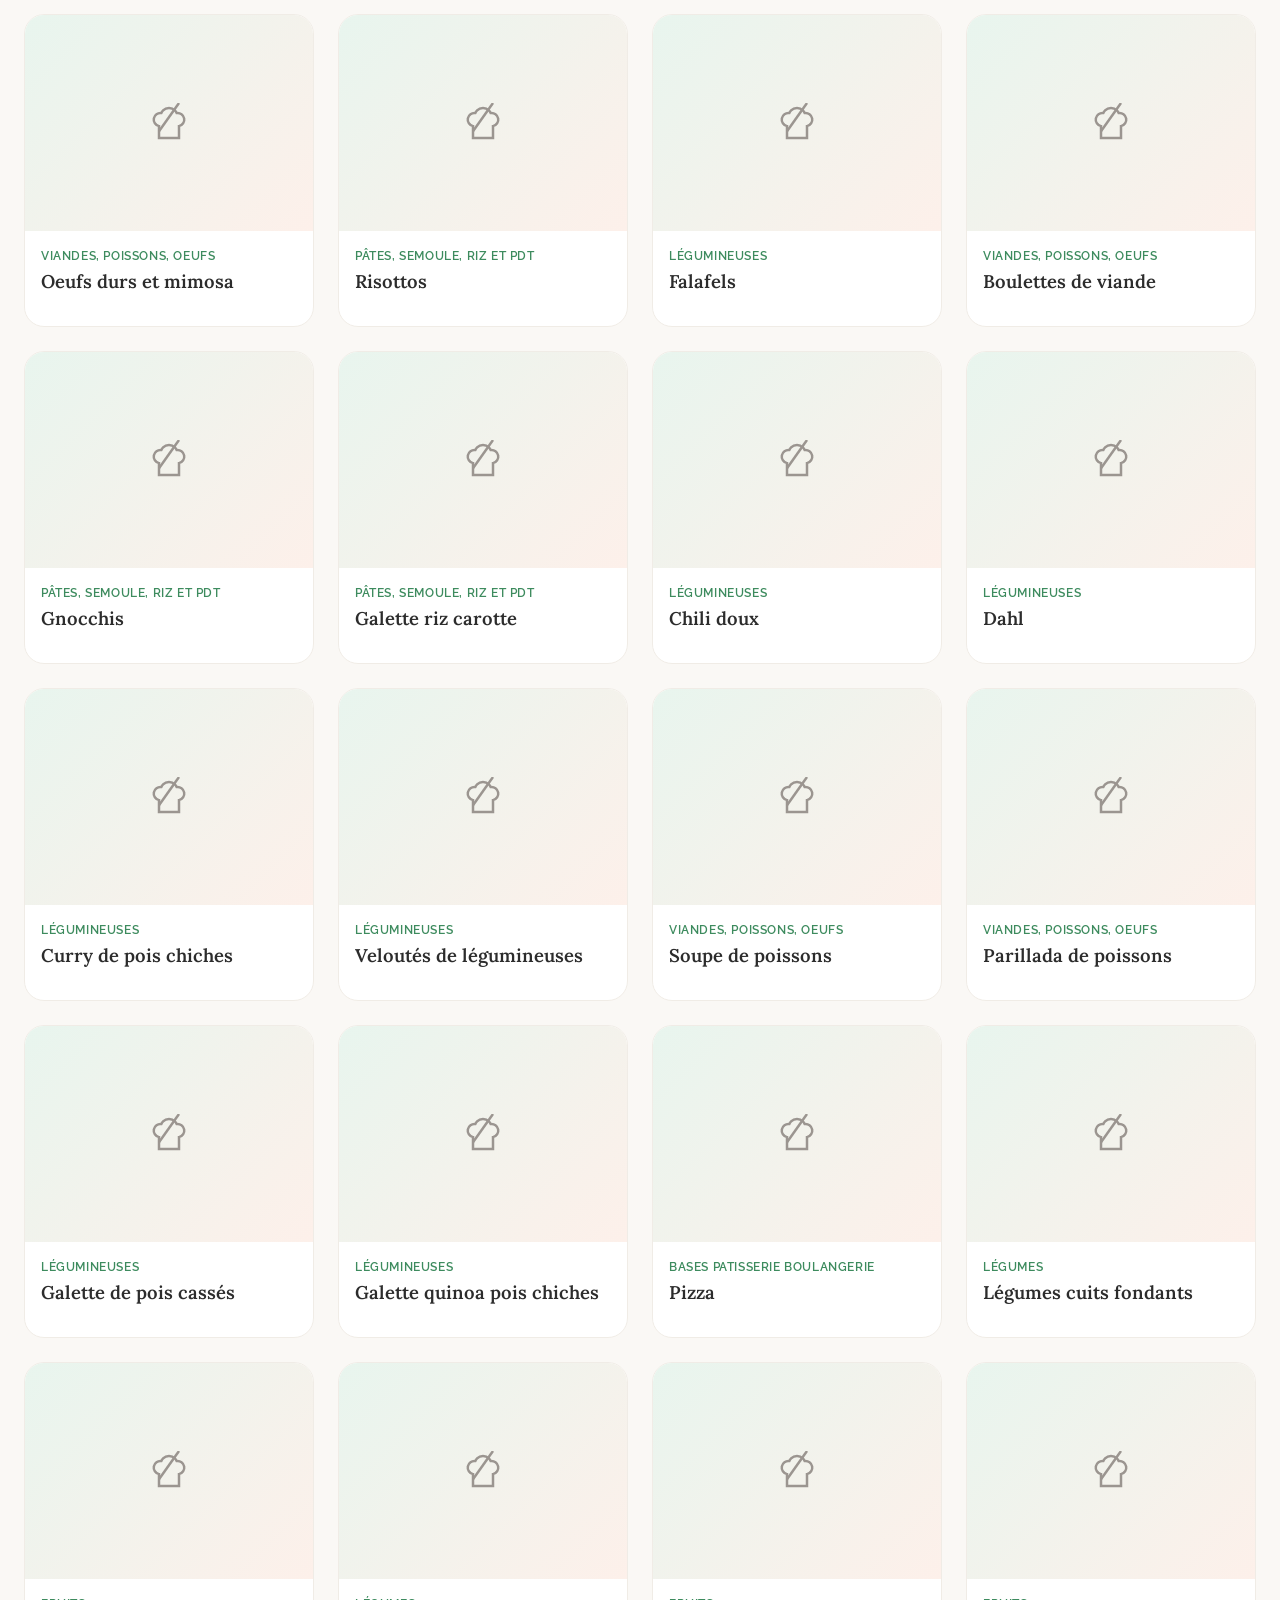
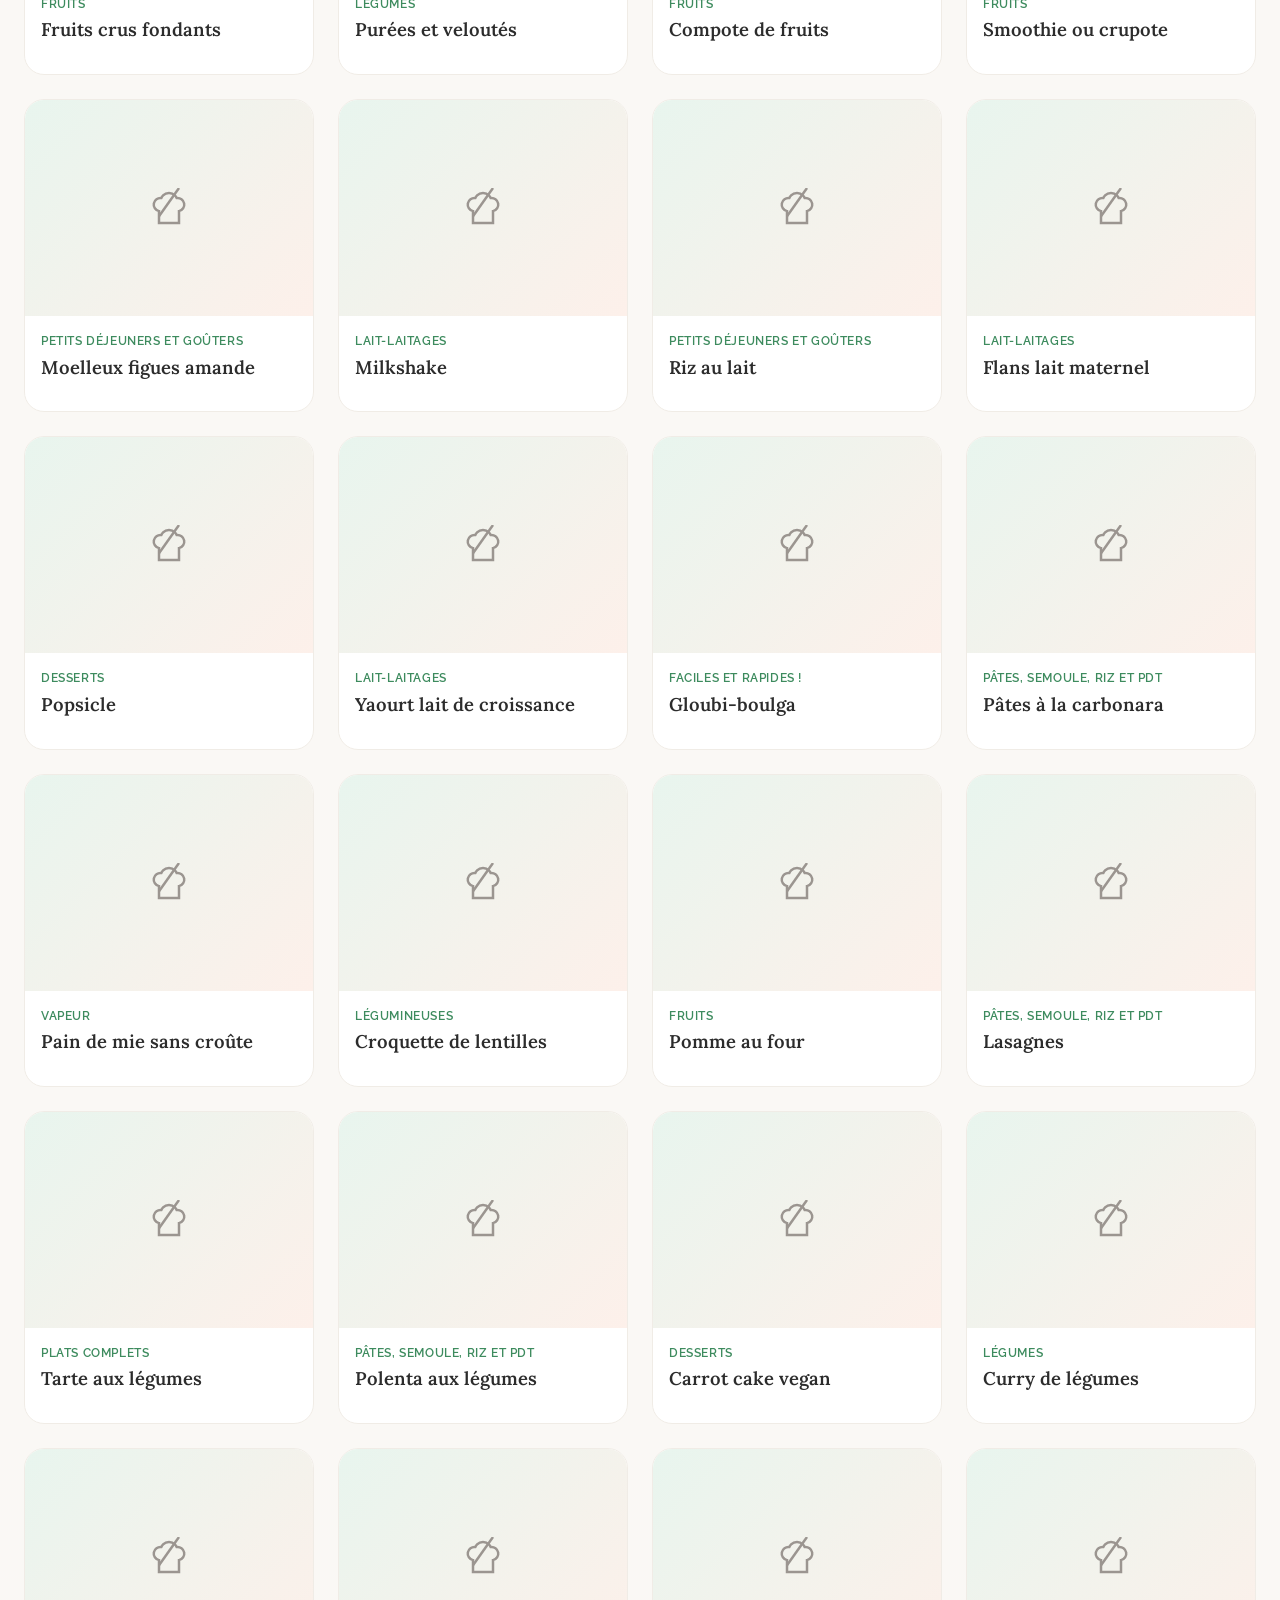
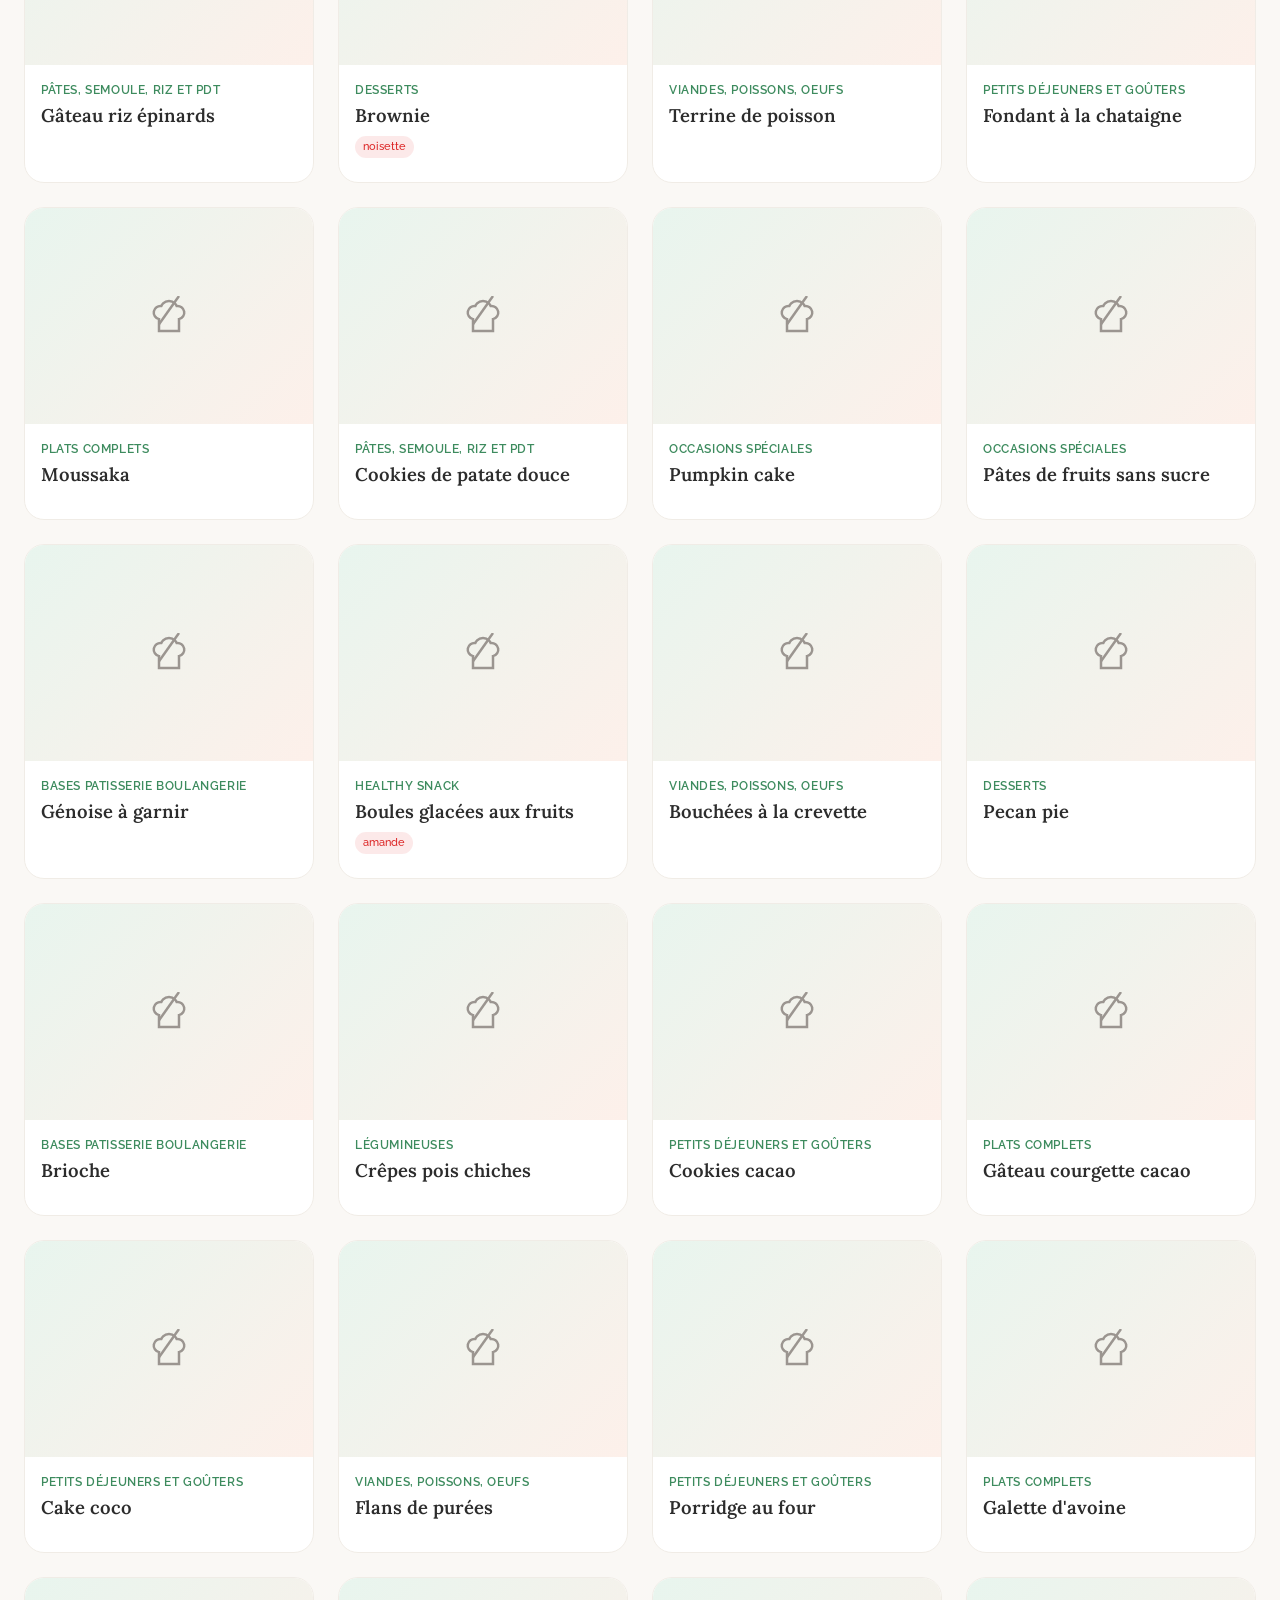
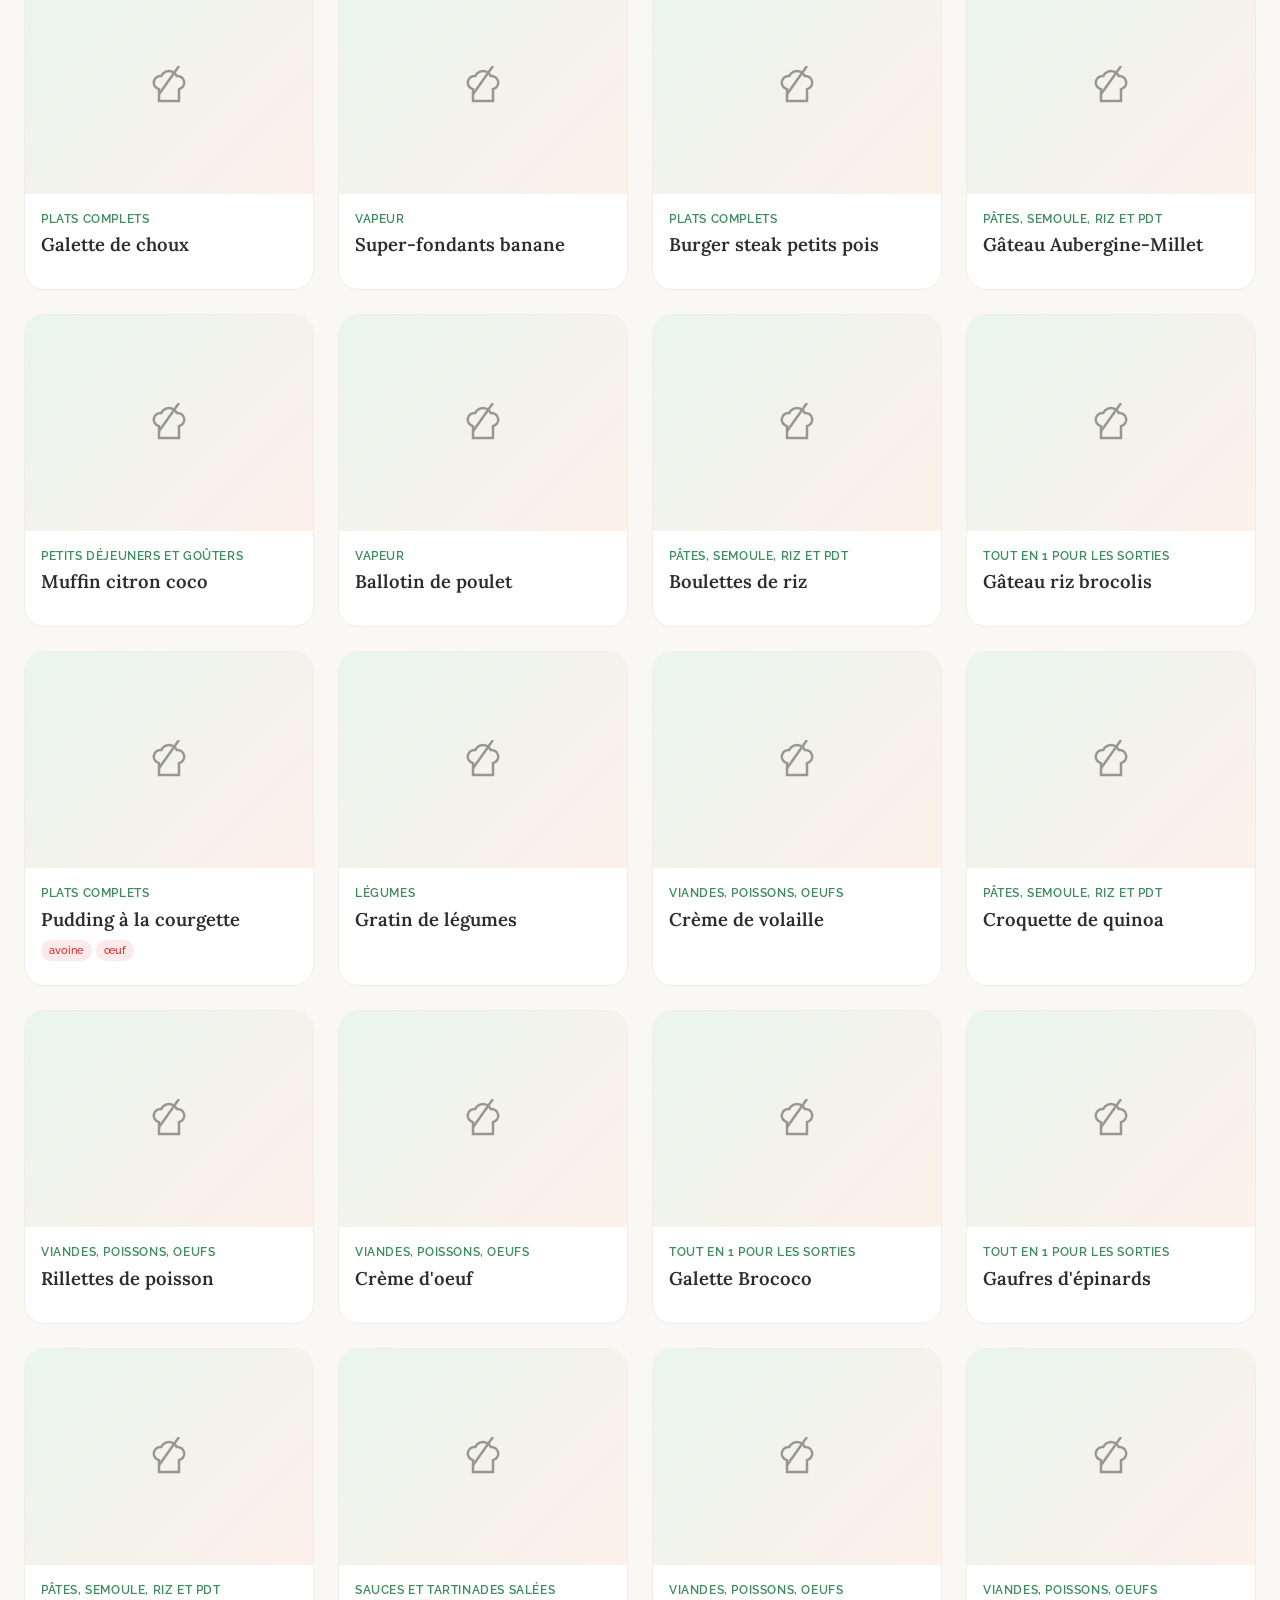
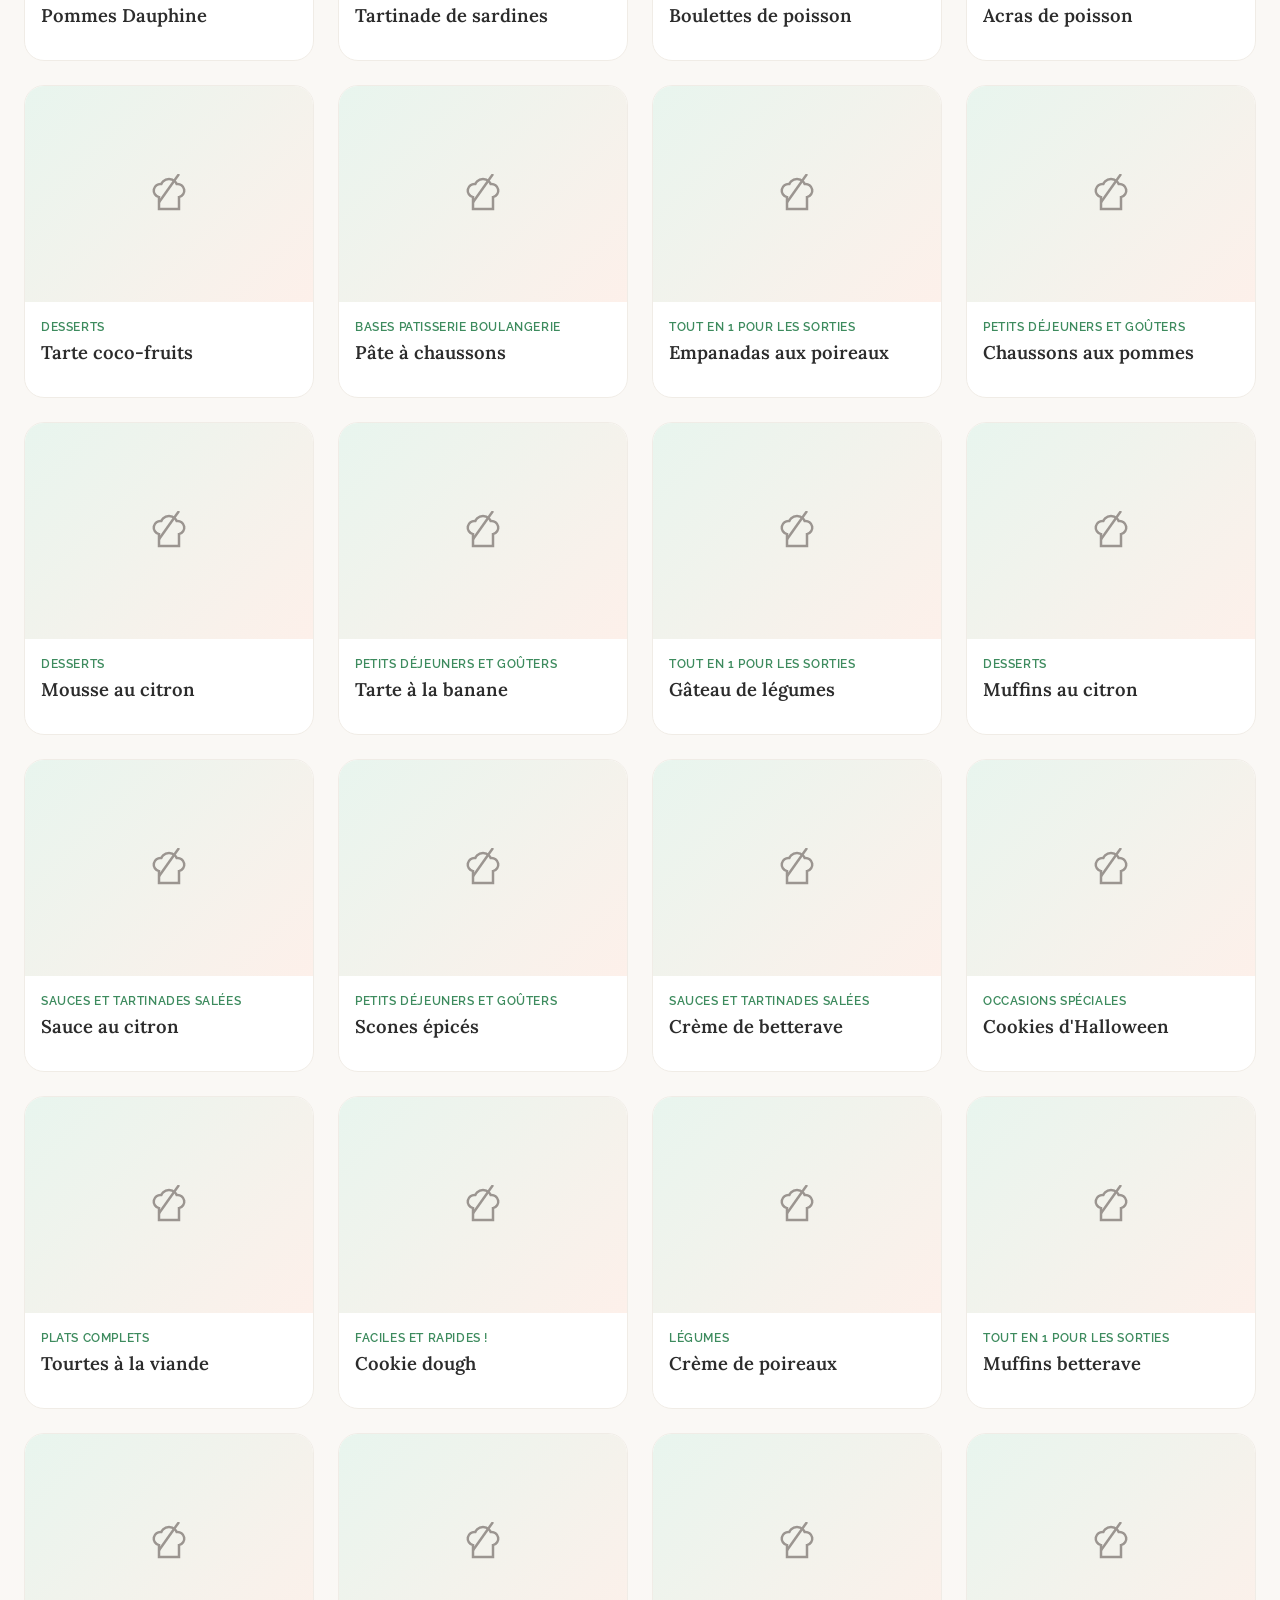
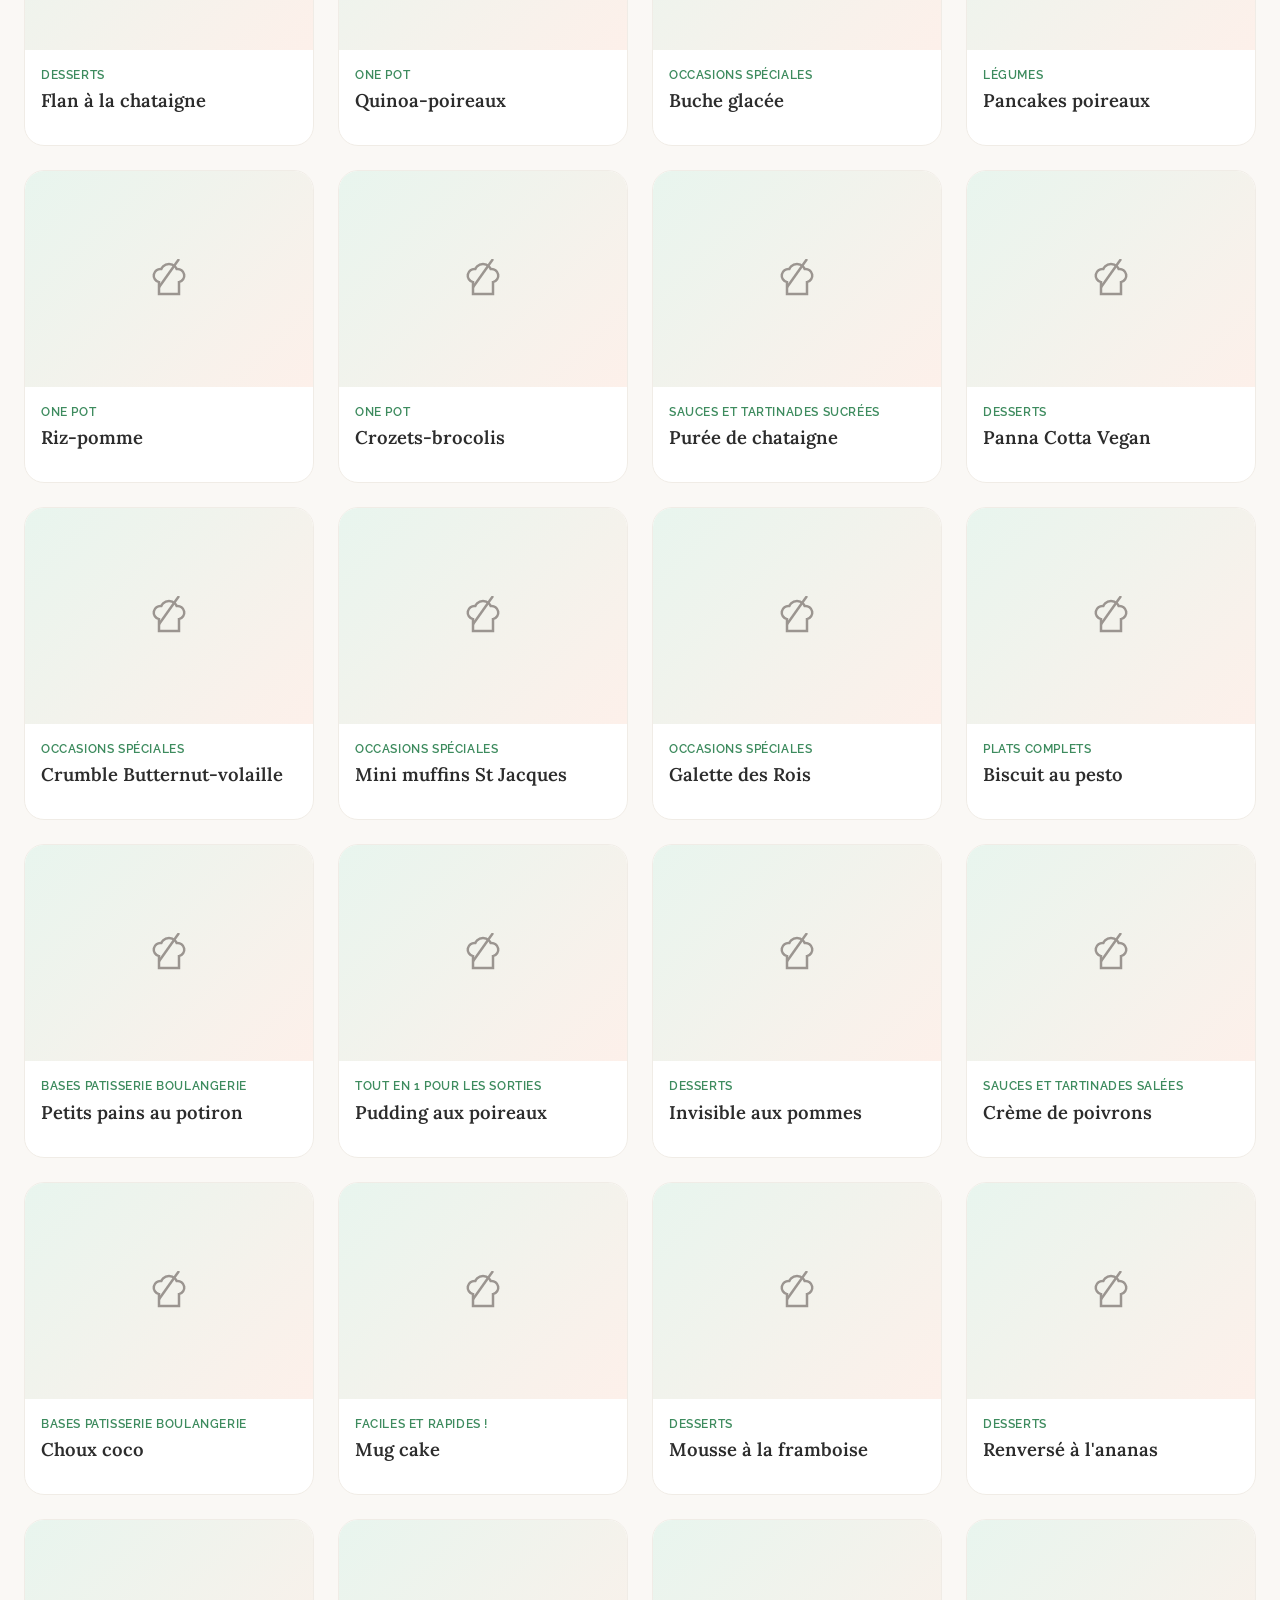
==== commit f323a7a7: "Rename Méthode tab to Méthode Diversification Co-authored-by: Isaac <no-reply@databricks.com>" ====
--- a/app/index.html
+++ b/app/index.html
@@ -49,7 +49,7 @@
       <button class="section-tab" data-section="blog" type="button">Blog</button>
       <button class="section-tab" data-section="assiette" type="button">Dans l'assiette</button>
       <button class="section-tab" data-section="qcnmp" type="button">Quand ça coince</button>
-      <button class="section-tab" data-section="method" type="button">Méthode</button>
+      <button class="section-tab" data-section="method" type="button">Méthode Diversification</button>
       <button class="section-tab" data-section="tire" type="button">Tire-allaitement</button>
     </div>
   </nav>
